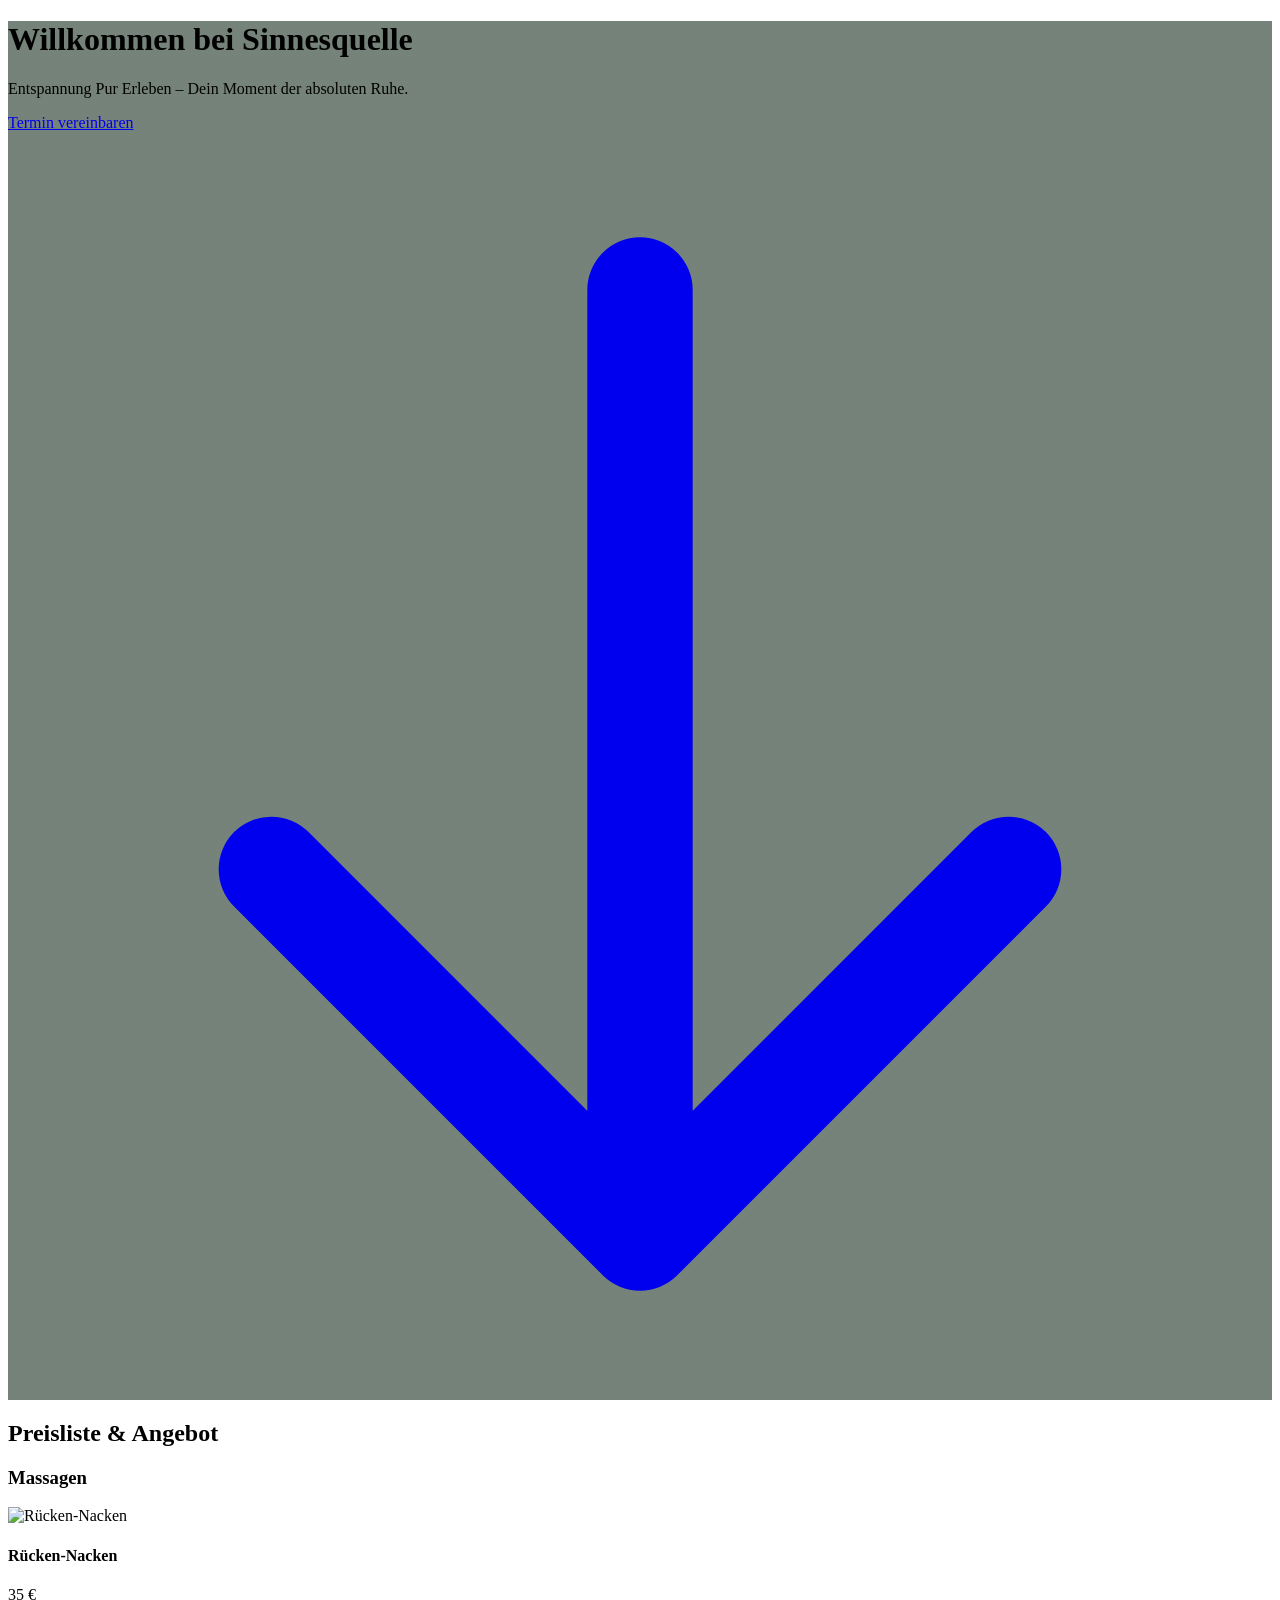
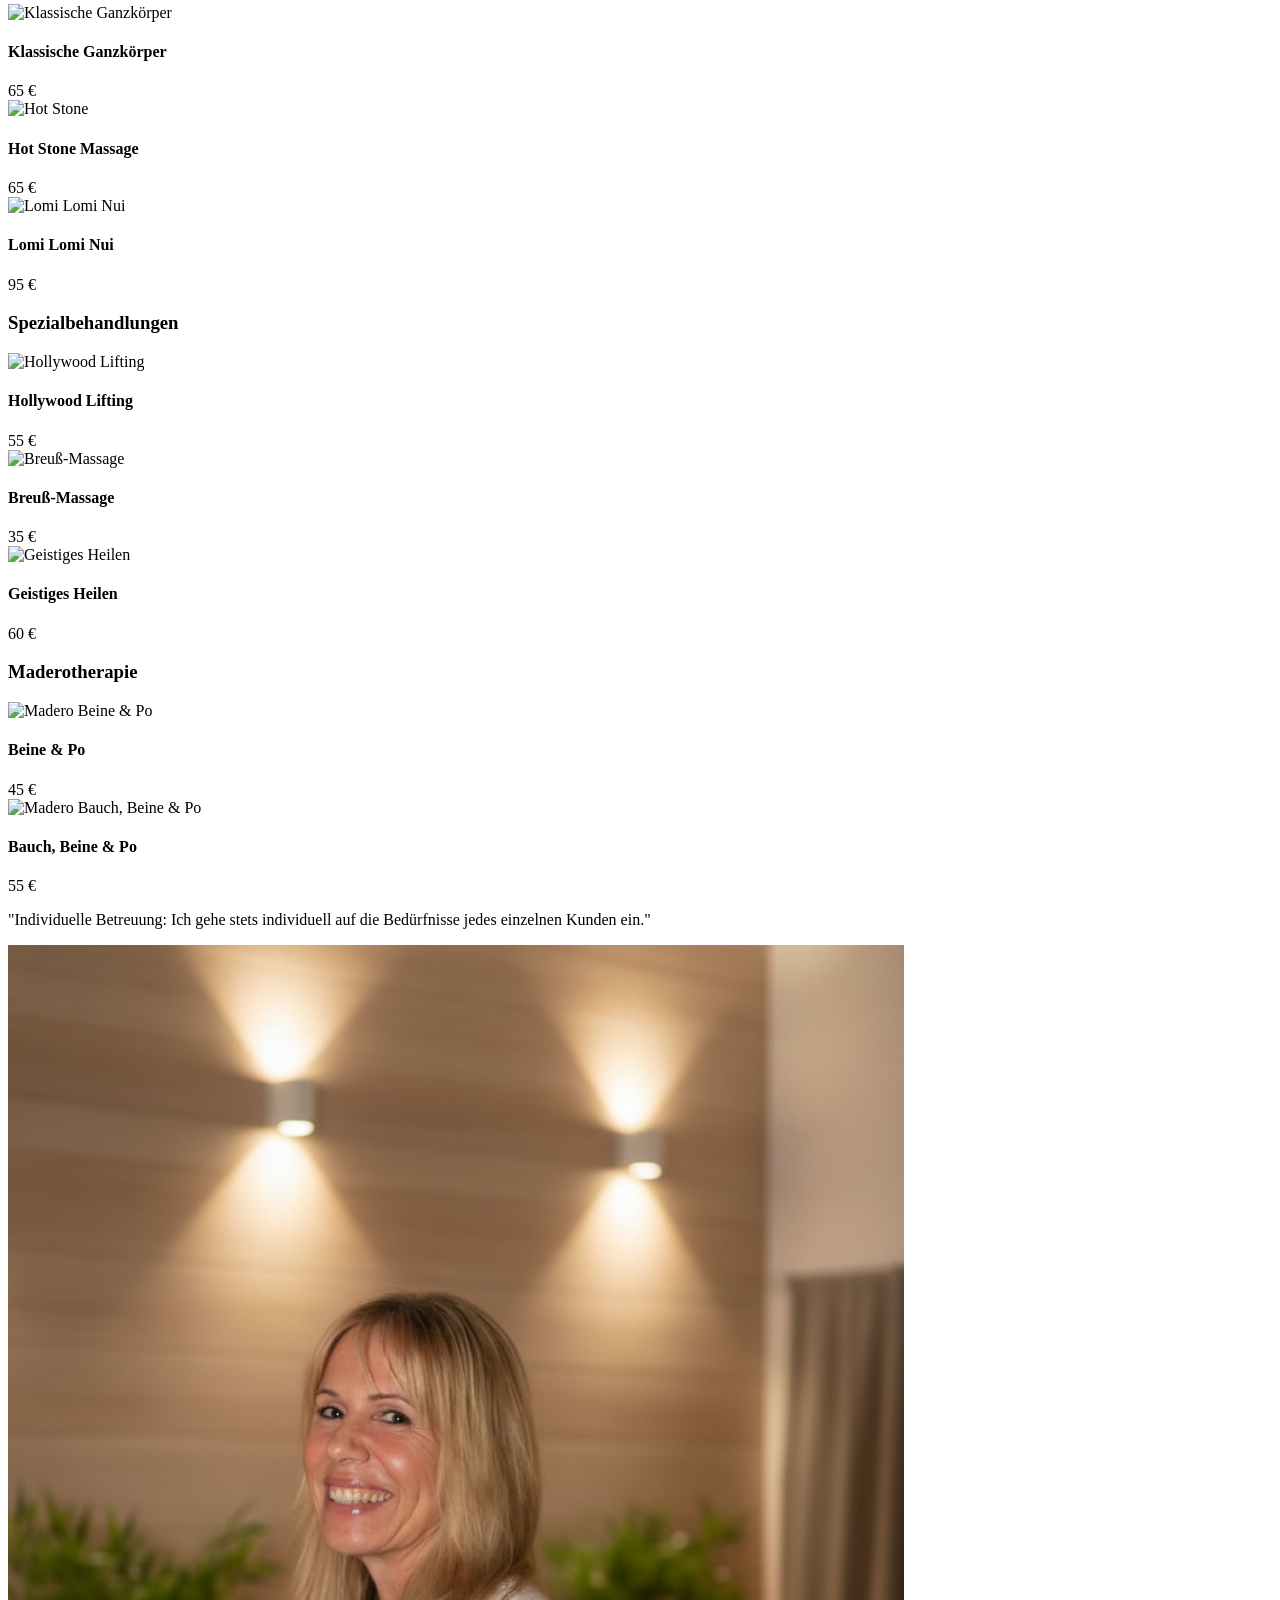
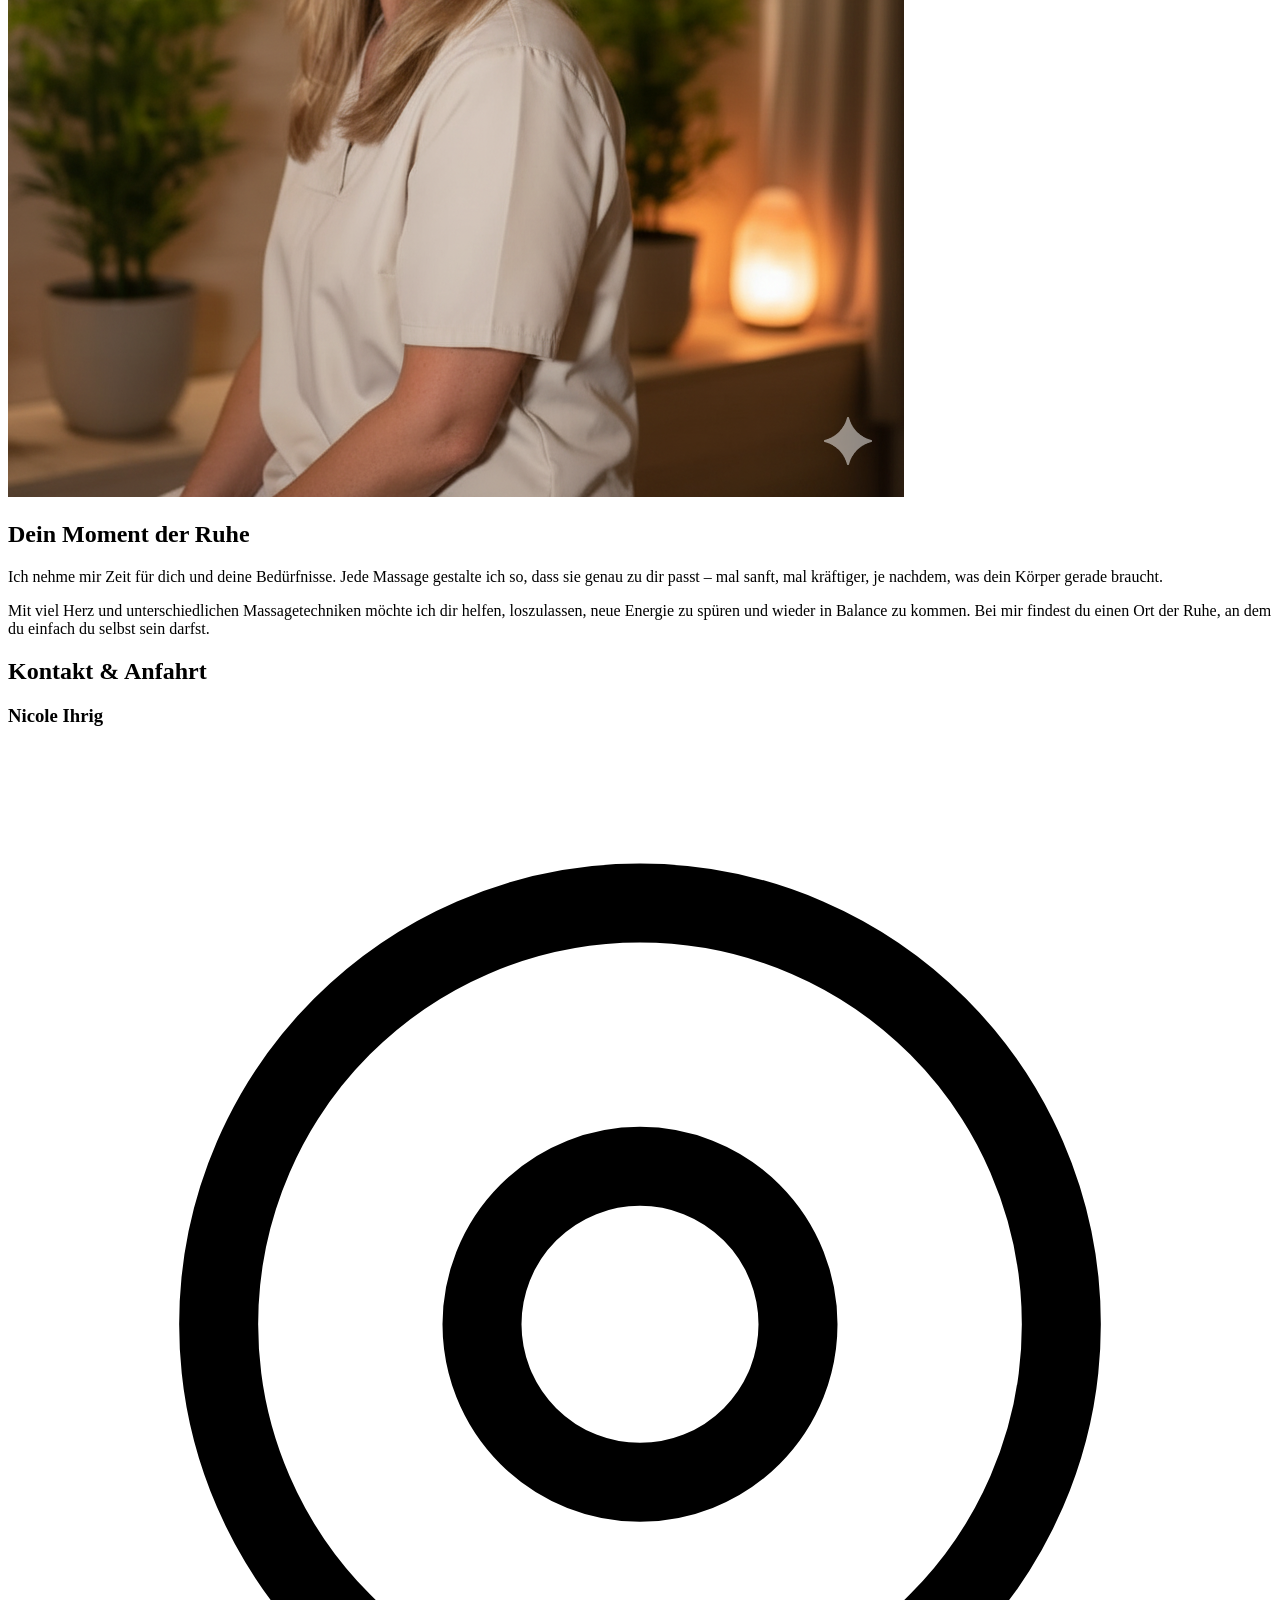
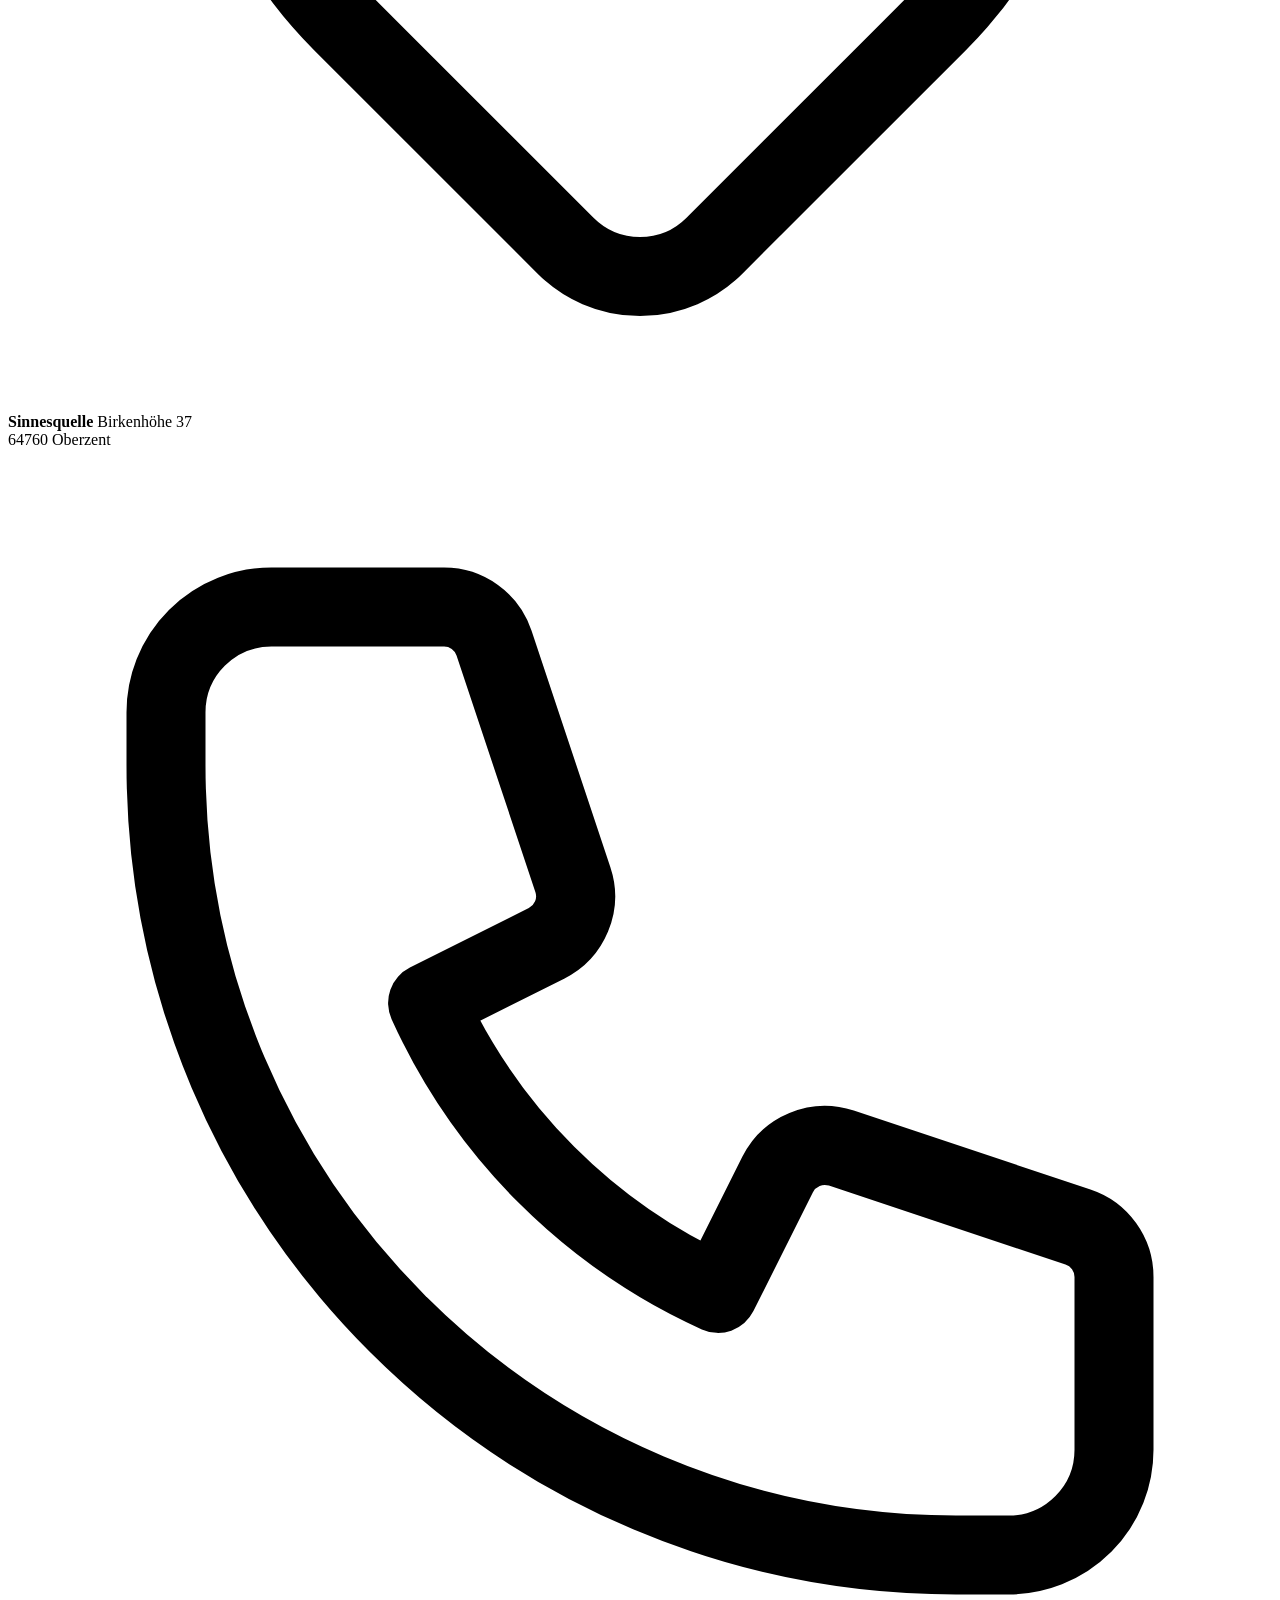
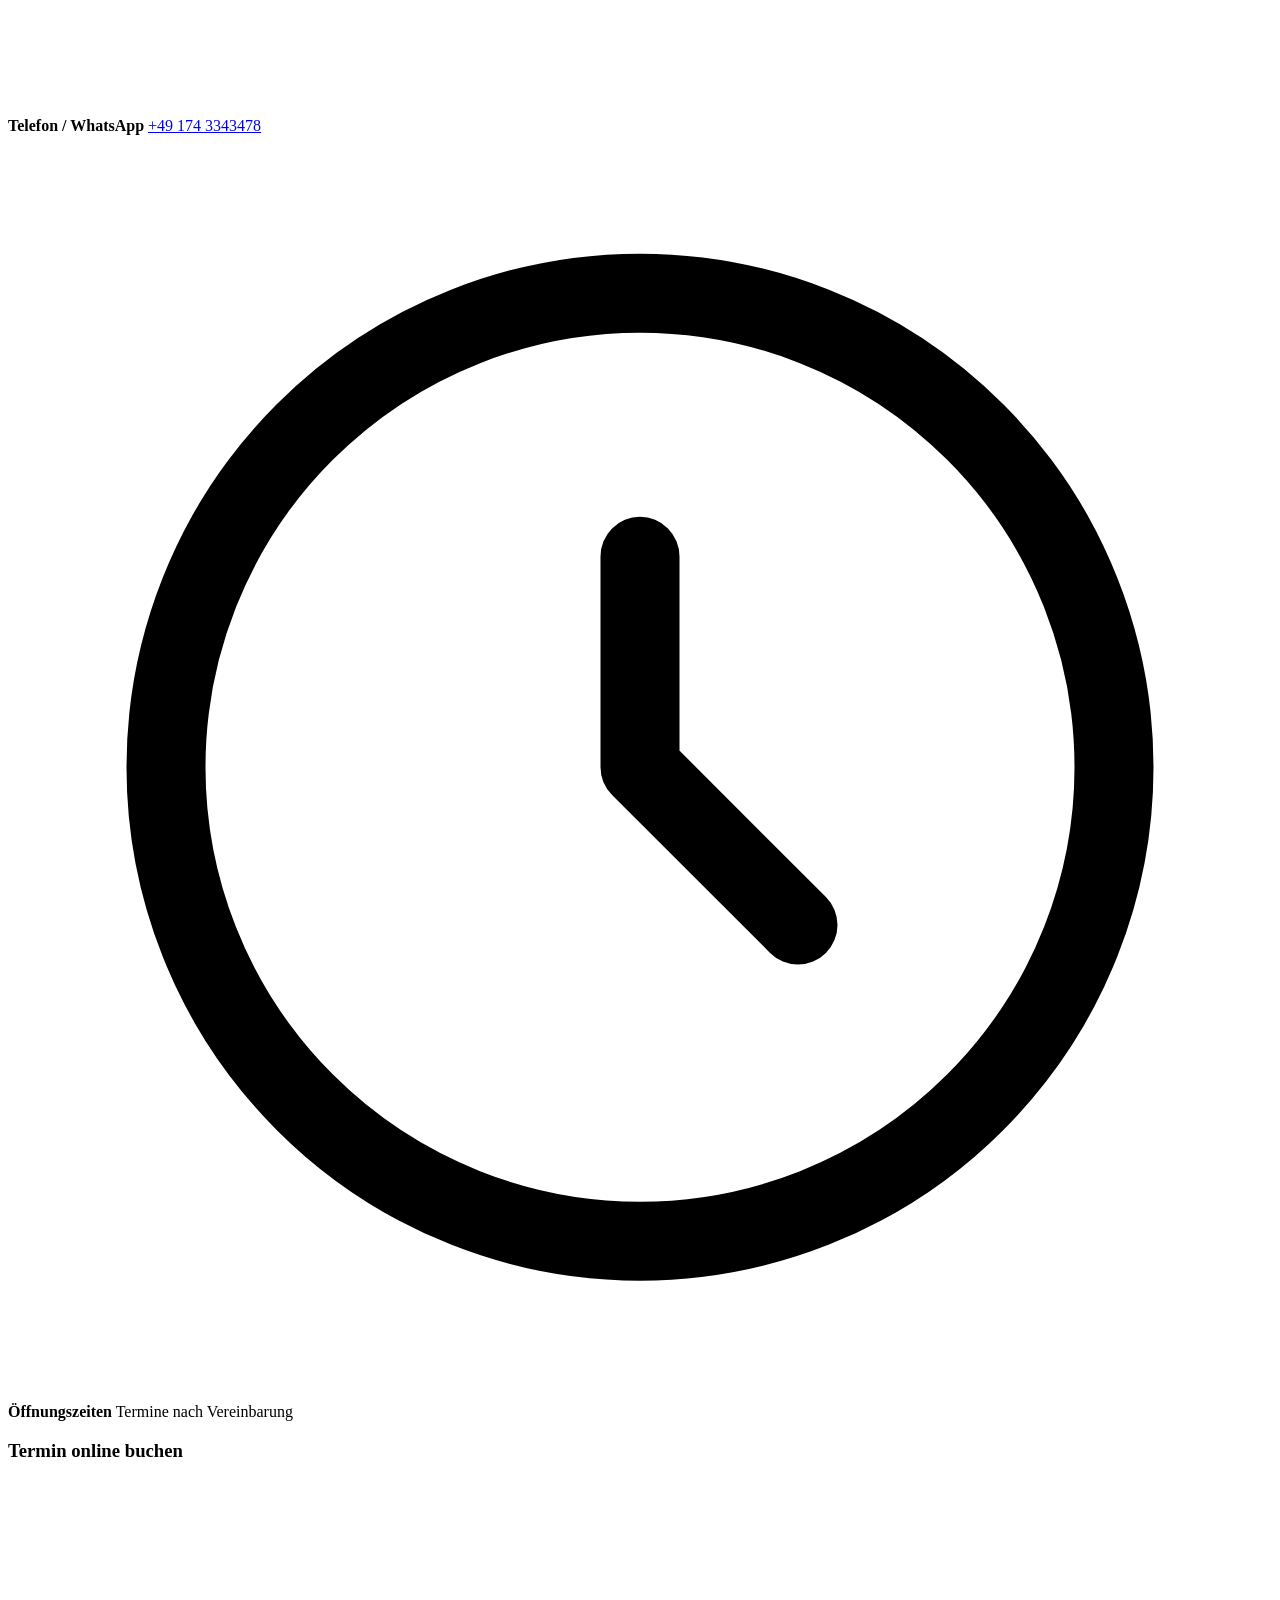
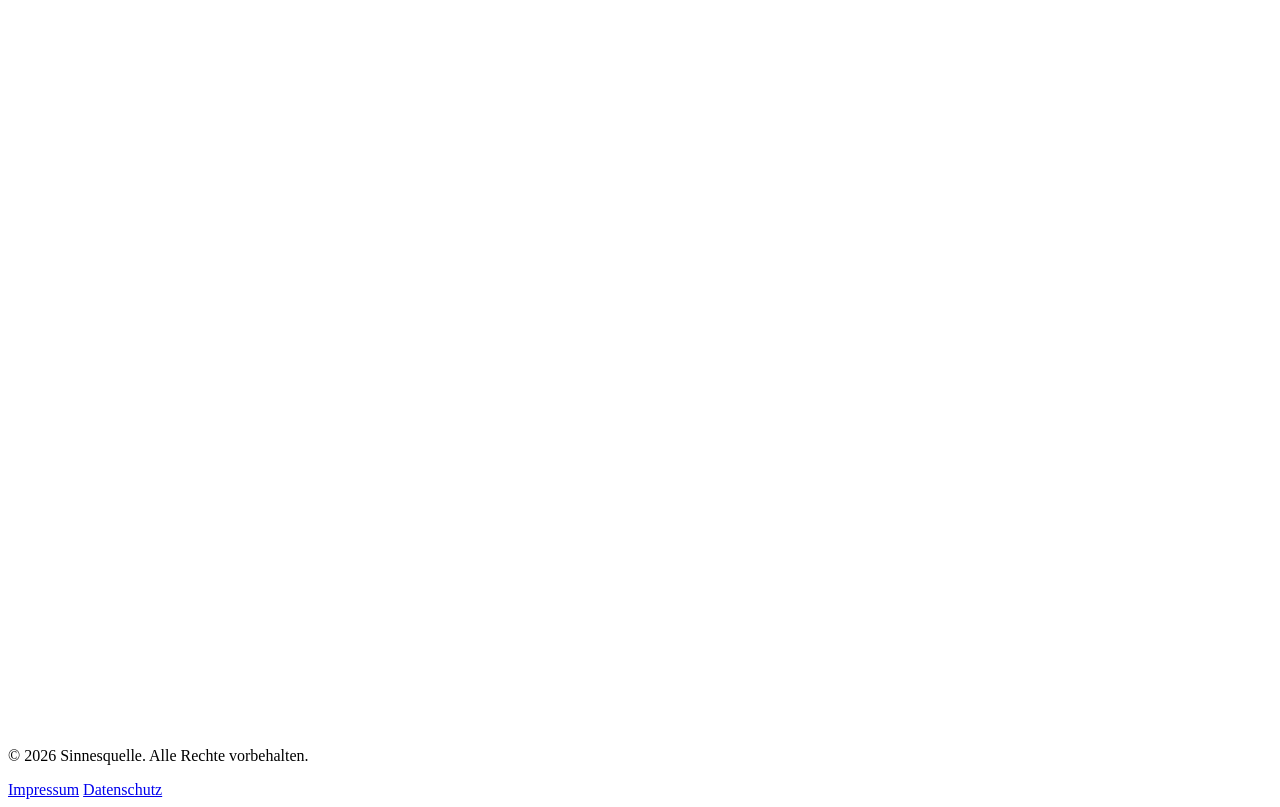
==== index.html @ 8e7e05fb "Update index.html" ====
<!DOCTYPE html>
<html lang="de">
<head>
    <meta charset="UTF-8">
    <meta name="viewport" content="width=device-width, initial-scale=1.0">
    <title>Sinnesquelle - Wellness & Massage</title>
    
    <link href="https://fonts.googleapis.com/css2?family=Inter:wght@300;400;600&family=Playfair+Display:wght@400;600&display=swap" rel="stylesheet">
    <script src="https://cdn.tailwindcss.com"></script>
    <script>
        tailwind.config = {
            theme: {
                extend: {
                    colors: {
                        sage: { 100: '#eef2ee', 200: '#dce5dc', 500: '#8ba793', 600: '#6f8a77', 900: '#3a4e41' },
                        sand: { 50: '#faf9f6', 100: '#f5f0e6' }
                    },
                    fontFamily: { sans: ['Inter', 'sans-serif'], serif: ['Playfair Display', 'serif'] },
                    animation: { 'bounce-slow': 'bounce 3s infinite' }
                }
            }
        }
    </script>
    <style>html { scroll-behavior: smooth; }</style>
</head>
<body class="bg-sand-50 text-gray-800 font-sans antialiased">

    <!-- 1. Hero-Sektion -->
    <header class="relative bg-sage-900 bg-cover bg-center h-[90vh] flex flex-col items-center justify-center" style="background-image: linear-gradient(rgba(58, 78, 65, 0.7), rgba(58, 78, 65, 0.7)), url('https://images.unsplash.com/photo-1544161515-4ab6ce6db874?ixlib=rb-4.0.3&auto=format&fit=crop&w=1920&q=80');">
        <div class="text-center px-6 max-w-3xl">
            <h1 class="text-4xl md:text-6xl font-serif text-white mb-6 leading-tight drop-shadow-md">Willkommen bei Sinnesquelle</h1>
            <p class="text-lg md:text-xl text-sage-100 mb-10 font-light drop-shadow">Entspannung Pur Erleben – Dein Moment der absoluten Ruhe.</p>
            <a href="#buchung" class="inline-block bg-white text-sage-900 font-semibold px-8 py-4 rounded-full shadow-lg hover:bg-sage-100 hover:scale-105 transition-all duration-300">
                Termin vereinbaren
            </a>
        </div>
        <div class="absolute bottom-10 animate-bounce-slow">
            <a href="#leistungen" class="text-white opacity-70 hover:opacity-100 transition-opacity">
                <svg class="w-8 h-8" fill="none" stroke="currentColor" viewBox="0 0 24 24"><path stroke-linecap="round" stroke-linejoin="round" stroke-width="2" d="M19 14l-7 7m0 0l-7-7m7 7V3"></path></svg>
            </a>
        </div>
    </header>

    <!-- 2. Leistungen & Preise -->
    <section id="leistungen" class="py-24 px-6 max-w-7xl mx-auto">
        <div class="text-center mb-8">
            <h2 class="text-3xl md:text-4xl font-serif text-sage-900 mb-4">Preisliste & Angebot</h2>
            <div class="w-24 h-1 bg-sage-500 mx-auto rounded"></div>
        </div>

        <!-- Kategorie: Massagen -->
        <h3 class="text-2xl font-serif text-sage-900 mb-8 mt-16 text-center border-b border-sage-200 pb-4">Massagen</h3>
        <div class="grid grid-cols-1 md:grid-cols-2 lg:grid-cols-4 gap-6">
            <div class="bg-white p-6 rounded-3xl shadow-sm border border-sage-100 hover:shadow-lg transition-all flex flex-col text-center">
                <div class="overflow-hidden w-24 h-24 mx-auto rounded-full mb-6"><img src="https://images.unsplash.com/photo-1544161515-4ab6ce6db874?auto=format&fit=crop&w=400&q=80" alt="Rücken-Nacken" class="w-full h-full object-cover"></div>
                <h4 class="font-serif text-sage-900 mb-4 text-lg">Rücken-Nacken</h4>
                <div class="mt-auto pt-4 border-t border-sage-100"><span class="text-xl font-bold text-sage-600">35 €</span></div>
            </div>
            <div class="bg-white p-6 rounded-3xl shadow-sm border border-sage-100 hover:shadow-lg transition-all flex flex-col text-center">
                <div class="overflow-hidden w-24 h-24 mx-auto rounded-full mb-6"><img src="https://images.unsplash.com/photo-1519824145371-29681351bb97?auto=format&fit=crop&w=400&q=80" alt="Klassische Ganzkörper" class="w-full h-full object-cover"></div>
                <h4 class="font-serif text-sage-900 mb-4 text-lg">Klassische Ganzkörper</h4>
                <div class="mt-auto pt-4 border-t border-sage-100"><span class="text-xl font-bold text-sage-600">65 €</span></div>
            </div>
            <div class="bg-white p-6 rounded-3xl shadow-sm border border-sage-100 hover:shadow-lg transition-all flex flex-col text-center">
                <div class="overflow-hidden w-24 h-24 mx-auto rounded-full mb-6"><img src="https://images.unsplash.com/photo-1600334129128-685c5582fd35?auto=format&fit=crop&w=400&q=80" alt="Hot Stone" class="w-full h-full object-cover"></div>
                <h4 class="font-serif text-sage-900 mb-4 text-lg">Hot Stone Massage</h4>
                <div class="mt-auto pt-4 border-t border-sage-100"><span class="text-xl font-bold text-sage-600">65 €</span></div>
            </div>
            <div class="bg-white p-6 rounded-3xl shadow-sm border border-sage-100 hover:shadow-lg transition-all flex flex-col text-center">
                <div class="overflow-hidden w-24 h-24 mx-auto rounded-full mb-6"><img src="https://images.unsplash.com/photo-1540555700478-4be289fbecef?auto=format&fit=crop&w=400&q=80" alt="Lomi Lomi Nui" class="w-full h-full object-cover"></div>
                <h4 class="font-serif text-sage-900 mb-4 text-lg">Lomi Lomi Nui</h4>
                <div class="mt-auto pt-4 border-t border-sage-100"><span class="text-xl font-bold text-sage-600">95 €</span></div>
            </div>
        </div>

        <!-- Kategorie: Spezialbehandlungen -->
        <h3 class="text-2xl font-serif text-sage-900 mb-8 mt-16 text-center border-b border-sage-200 pb-4">Spezialbehandlungen</h3>
        <div class="grid grid-cols-1 md:grid-cols-3 gap-6 max-w-5xl mx-auto">
            <div class="bg-white p-6 rounded-3xl shadow-sm border border-sage-100 hover:shadow-lg transition-all flex flex-col text-center">
                <div class="overflow-hidden w-24 h-24 mx-auto rounded-full mb-6"><img src="https://images.unsplash.com/photo-1616394584738-fc6e612e71c9?auto=format&fit=crop&w=400&q=80" alt="Hollywood Lifting" class="w-full h-full object-cover"></div>
                <h4 class="font-serif text-sage-900 mb-4 text-lg">Hollywood Lifting</h4>
                <div class="mt-auto pt-4 border-t border-sage-100"><span class="text-xl font-bold text-sage-600">55 €</span></div>
            </div>
            <div class="bg-white p-6 rounded-3xl shadow-sm border border-sage-100 hover:shadow-lg transition-all flex flex-col text-center">
                <div class="overflow-hidden w-24 h-24 mx-auto rounded-full mb-6"><img src="https://images.unsplash.com/photo-1519823551278-64ac92734fb1?auto=format&fit=crop&w=400&q=80" alt="Breuß-Massage" class="w-full h-full object-cover"></div>
                <h4 class="font-serif text-sage-900 mb-4 text-lg">Breuß-Massage</h4>
                <div class="mt-auto pt-4 border-t border-sage-100"><span class="text-xl font-bold text-sage-600">35 €</span></div>
            </div>
            <div class="bg-white p-6 rounded-3xl shadow-sm border border-sage-100 hover:shadow-lg transition-all flex flex-col text-center">
                <div class="overflow-hidden w-24 h-24 mx-auto rounded-full mb-6"><img src="https://images.unsplash.com/photo-1563298723-dcfebaa392e3?auto=format&fit=crop&w=400&q=80" alt="Geistiges Heilen" class="w-full h-full object-cover"></div>
                <h4 class="font-serif text-sage-900 mb-4 text-lg">Geistiges Heilen</h4>
                <div class="mt-auto pt-4 border-t border-sage-100"><span class="text-xl font-bold text-sage-600">60 €</span></div>
            </div>
        </div>

        <!-- Kategorie: Maderotherapie -->
        <h3 class="text-2xl font-serif text-sage-900 mb-8 mt-16 text-center border-b border-sage-200 pb-4">Maderotherapie</h3>
        <div class="grid grid-cols-1 md:grid-cols-2 gap-6 max-w-4xl mx-auto">
            <div class="bg-white p-6 rounded-3xl shadow-sm border border-sage-100 hover:shadow-lg transition-all flex flex-col text-center">
                <div class="overflow-hidden w-24 h-24 mx-auto rounded-full mb-6"><img src="https://images.unsplash.com/photo-1534438327276-14e5300c3a48?auto=format&fit=crop&w=400&q=80" alt="Madero Beine & Po" class="w-full h-full object-cover"></div>
                <h4 class="font-serif text-sage-900 mb-4 text-lg">Beine & Po</h4>
                <div class="mt-auto pt-4 border-t border-sage-100"><span class="text-xl font-bold text-sage-600">45 €</span></div>
            </div>
            <div class="bg-white p-6 rounded-3xl shadow-sm border border-sage-100 hover:shadow-lg transition-all flex flex-col text-center">
                <div class="overflow-hidden w-24 h-24 mx-auto rounded-full mb-6"><img src="https://images.unsplash.com/photo-1571019614242-c5c5dee9f50b?auto=format&fit=crop&w=400&q=80" alt="Madero Bauch, Beine & Po" class="w-full h-full object-cover"></div>
                <h4 class="font-serif text-sage-900 mb-4 text-lg">Bauch, Beine & Po</h4>
                <div class="mt-auto pt-4 border-t border-sage-100"><span class="text-xl font-bold text-sage-600">55 €</span></div>
            </div>
        </div>
    </section>

    <!-- Zitat-Banner -->
    <div class="bg-sage-900 text-center py-12 px-6">
        <p class="text-sage-100 font-serif text-xl md:text-2xl max-w-3xl mx-auto italic">
            "Individuelle Betreuung: Ich gehe stets individuell auf die Bedürfnisse jedes einzelnen Kunden ein."
        </p>
    </div>

    <!-- 3. Über mich -->
    <section id="ueber-mich" class="bg-sage-100 py-24 px-6 relative overflow-hidden">
        <div class="absolute top-0 right-0 w-64 h-64 bg-sage-200 rounded-full mix-blend-multiply filter blur-3xl opacity-50 transform translate-x-1/2 -translate-y-1/2"></div>
        <div class="max-w-5xl mx-auto flex flex-col md:flex-row items-center gap-12 relative z-10">
            <div class="w-full md:w-1/2">
                <div class="aspect-square rounded-full overflow-hidden shadow-2xl border-4 border-white">
                    <img src="nicole.jpg" alt="Nicole Ihrig - Sinnesquelle" class="w-full h-full object-cover">
                </div>
            </div>
            <div class="w-full md:w-1/2 bg-white/60 p-8 rounded-3xl backdrop-blur-sm border border-white/50 shadow-sm">
                <h2 class="text-3xl font-serif text-sage-900 mb-6">Dein Moment der Ruhe</h2>
                <p class="text-gray-700 font-light leading-relaxed mb-4 text-lg">
                    Ich nehme mir Zeit für dich und deine Bedürfnisse. Jede Massage gestalte ich so, dass sie genau zu dir passt – mal sanft, mal kräftiger, je nachdem, was dein Körper gerade braucht.
                </p>
                <p class="text-gray-700 font-light leading-relaxed text-lg">
                    Mit viel Herz und unterschiedlichen Massagetechniken möchte ich dir helfen, loszulassen, neue Energie zu spüren und wieder in Balance zu kommen. Bei mir findest du einen Ort der Ruhe, an dem du einfach du selbst sein darfst.
                </p>
            </div>
        </div>
    </section>

    <!-- 4. Kontakt & Buchung -->
    <section id="buchung" class="py-24 px-4 md:px-6 max-w-7xl mx-auto relative">
        <div class="grid grid-cols-1 lg:grid-cols-2 gap-16 items-start">
            
            <div class="sticky top-10">
                <h2 class="text-4xl font-serif text-sage-900 mb-8">Kontakt & Anfahrt</h2>
                <div class="bg-sage-900 text-white p-10 rounded-3xl shadow-xl relative overflow-hidden">
                    <div class="absolute top-0 right-0 w-32 h-32 bg-sage-600 rounded-full mix-blend-screen filter blur-2xl opacity-50 transform translate-x-1/2 -translate-y-1/2"></div>
                    <h3 class="text-2xl font-serif mb-6 border-b border-sage-600 pb-4">Nicole Ihrig</h3>
                    
                    <div class="space-y-6 font-light">
                        <div class="flex items-start gap-4">
                            <svg class="w-6 h-6 text-sage-200 mt-1 flex-shrink-0" fill="none" stroke="currentColor" viewBox="0 0 24 24"><path stroke-linecap="round" stroke-linejoin="round" stroke-width="1.5" d="M17.657 16.657L13.414 20.9a1.998 1.998 0 01-2.827 0l-4.244-4.243a8 8 0 1111.314 0z"></path><path stroke-linecap="round" stroke-linejoin="round" stroke-width="1.5" d="M15 11a3 3 0 11-6 0 3 3 0 016 0z"></path></svg>
                            <div>
                                <strong class="block text-sage-100 mb-1">Sinnesquelle</strong>
                                Birkenhöhe 37<br>64760 Oberzent
                            </div>
                        </div>

                        <div class="flex items-start gap-4 pt-4 border-t border-sage-600/50">
                            <svg class="w-6 h-6 text-sage-200 mt-1 flex-shrink-0" fill="none" stroke="currentColor" viewBox="0 0 24 24"><path stroke-linecap="round" stroke-linejoin="round" stroke-width="1.5" d="M3 5a2 2 0 012-2h3.28a1 1 0 01.948.684l1.498 4.493a1 1 0 01-.502 1.21l-2.257 1.13a11.042 11.042 0 005.516 5.516l1.13-2.257a1 1 0 011.21-.502l4.493 1.498a1 1 0 01.684.949V19a2 2 0 01-2 2h-1C9.716 21 3 14.284 3 6V5z"></path></svg>
                            <div>
                                <strong class="block text-sage-100 mb-1">Telefon / WhatsApp</strong>
                                <a href="tel:+491743343478" class="hover:text-white transition-colors">+49 174 3343478</a>
                            </div>
                        </div>
                        
                        <div class="flex items-start gap-4 pt-4 border-t border-sage-600/50">
                            <svg class="w-6 h-6 text-sage-200 flex-shrink-0" fill="none" stroke="currentColor" viewBox="0 0 24 24"><path stroke-linecap="round" stroke-linejoin="round" stroke-width="1.5" d="M12 8v4l3 3m6-3a9 9 0 11-18 0 9 9 0 0118 0z"></path></svg>
                            <div>
                                <strong class="block text-sage-100 mb-1">Öffnungszeiten</strong>
                                Termine nach Vereinbarung
                            </div>
                        </div>
                    </div>
                </div>
            </div>

            <!-- Buchungs-Widget mit optimiertem Mobile-Padding und Höhe -->
            <div class="bg-white p-2 sm:p-4 md:p-8 rounded-3xl shadow-lg border border-sage-100 flex flex-col justify-center">
                <h3 class="text-2xl font-serif text-sage-900 mb-6 text-center mt-4">Termin online buchen</h3>
                <div class="w-full bg-sand-50 rounded-2xl overflow-hidden border border-sand-100">
                    <div class="calendly-inline-widget w-full" data-url="https://calendly.com/sinnesquelle?background_color=faf9f6&text_color=3a4e41" style="min-width:320px; height:850px; width:100%;"></div>
                    <script type="text/javascript" src="https://assets.calendly.com/assets/external/widget.js" async></script>
                </div>
            </div>
        </div>
    </section>

    <!-- Footer -->
    <footer class="bg-sage-900 text-sage-200 py-10 text-center text-sm font-light border-t border-sage-900">
        <div class="max-w-4xl mx-auto px-6 flex flex-col md:flex-row justify-between items-center gap-4">
            <p>&copy; 2026 Sinnesquelle. Alle Rechte vorbehalten.</p>
            <div class="space-x-4">
                <a href="impressum.html" class="hover:text-white transition-colors underline underline-offset-4 decoration-sage-600">Impressum</a>
                <a href="datenschutz.html" class="hover:text-white transition-colors underline underline-offset-4 decoration-sage-600">Datenschutz</a>
            </div>
        </div>
    </footer>

</body>
</html>
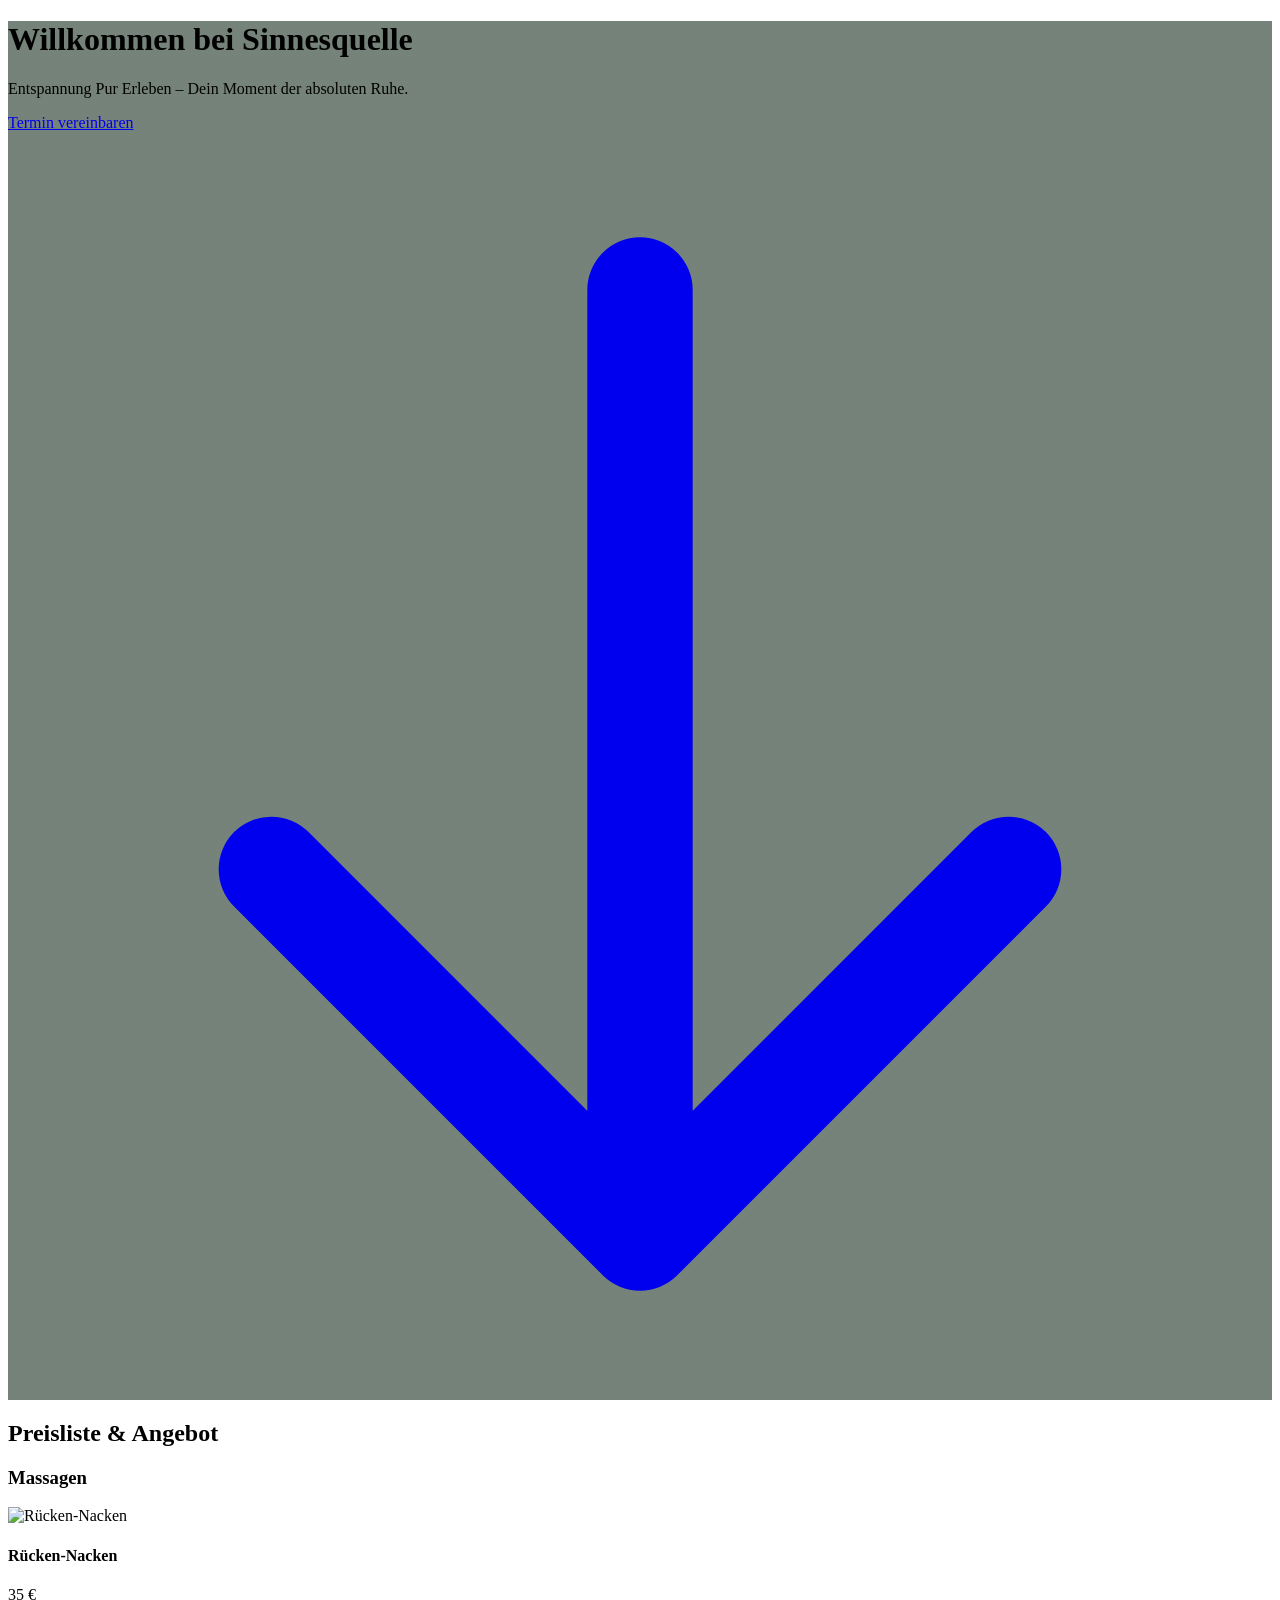
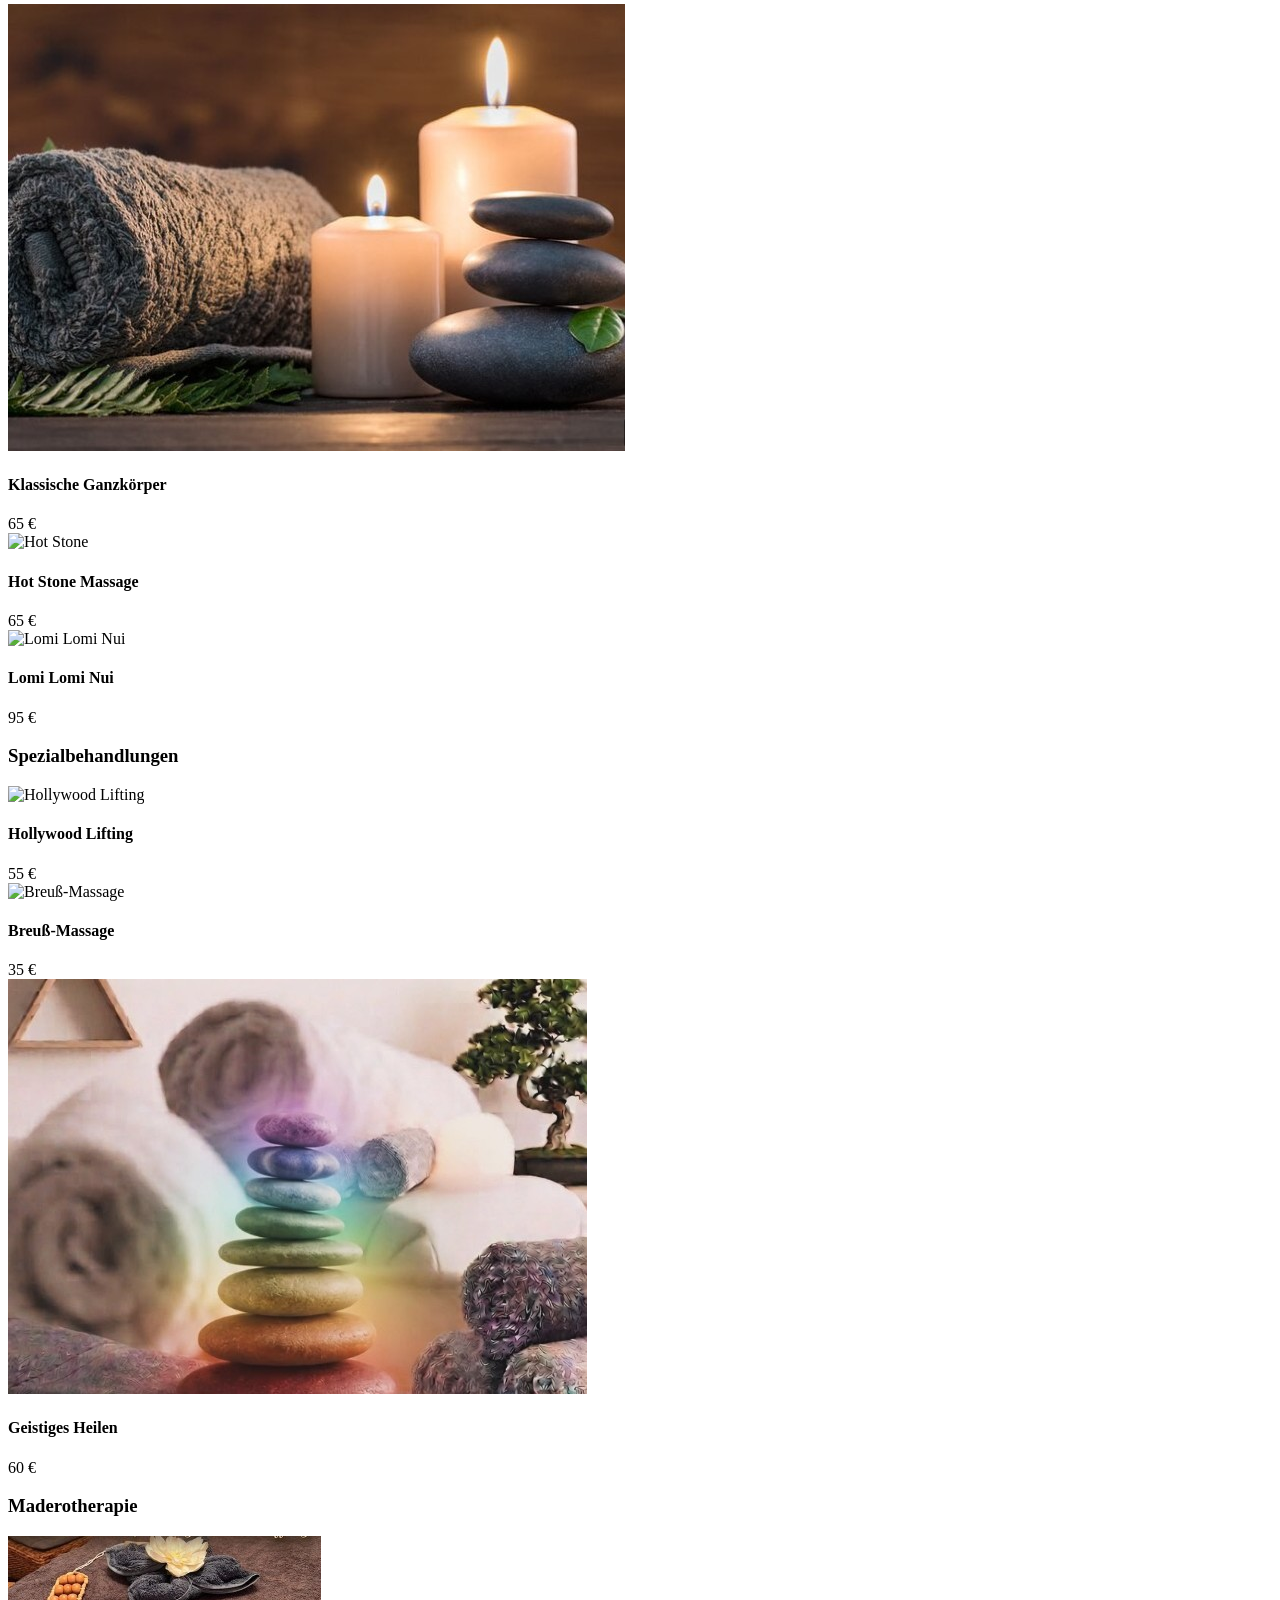
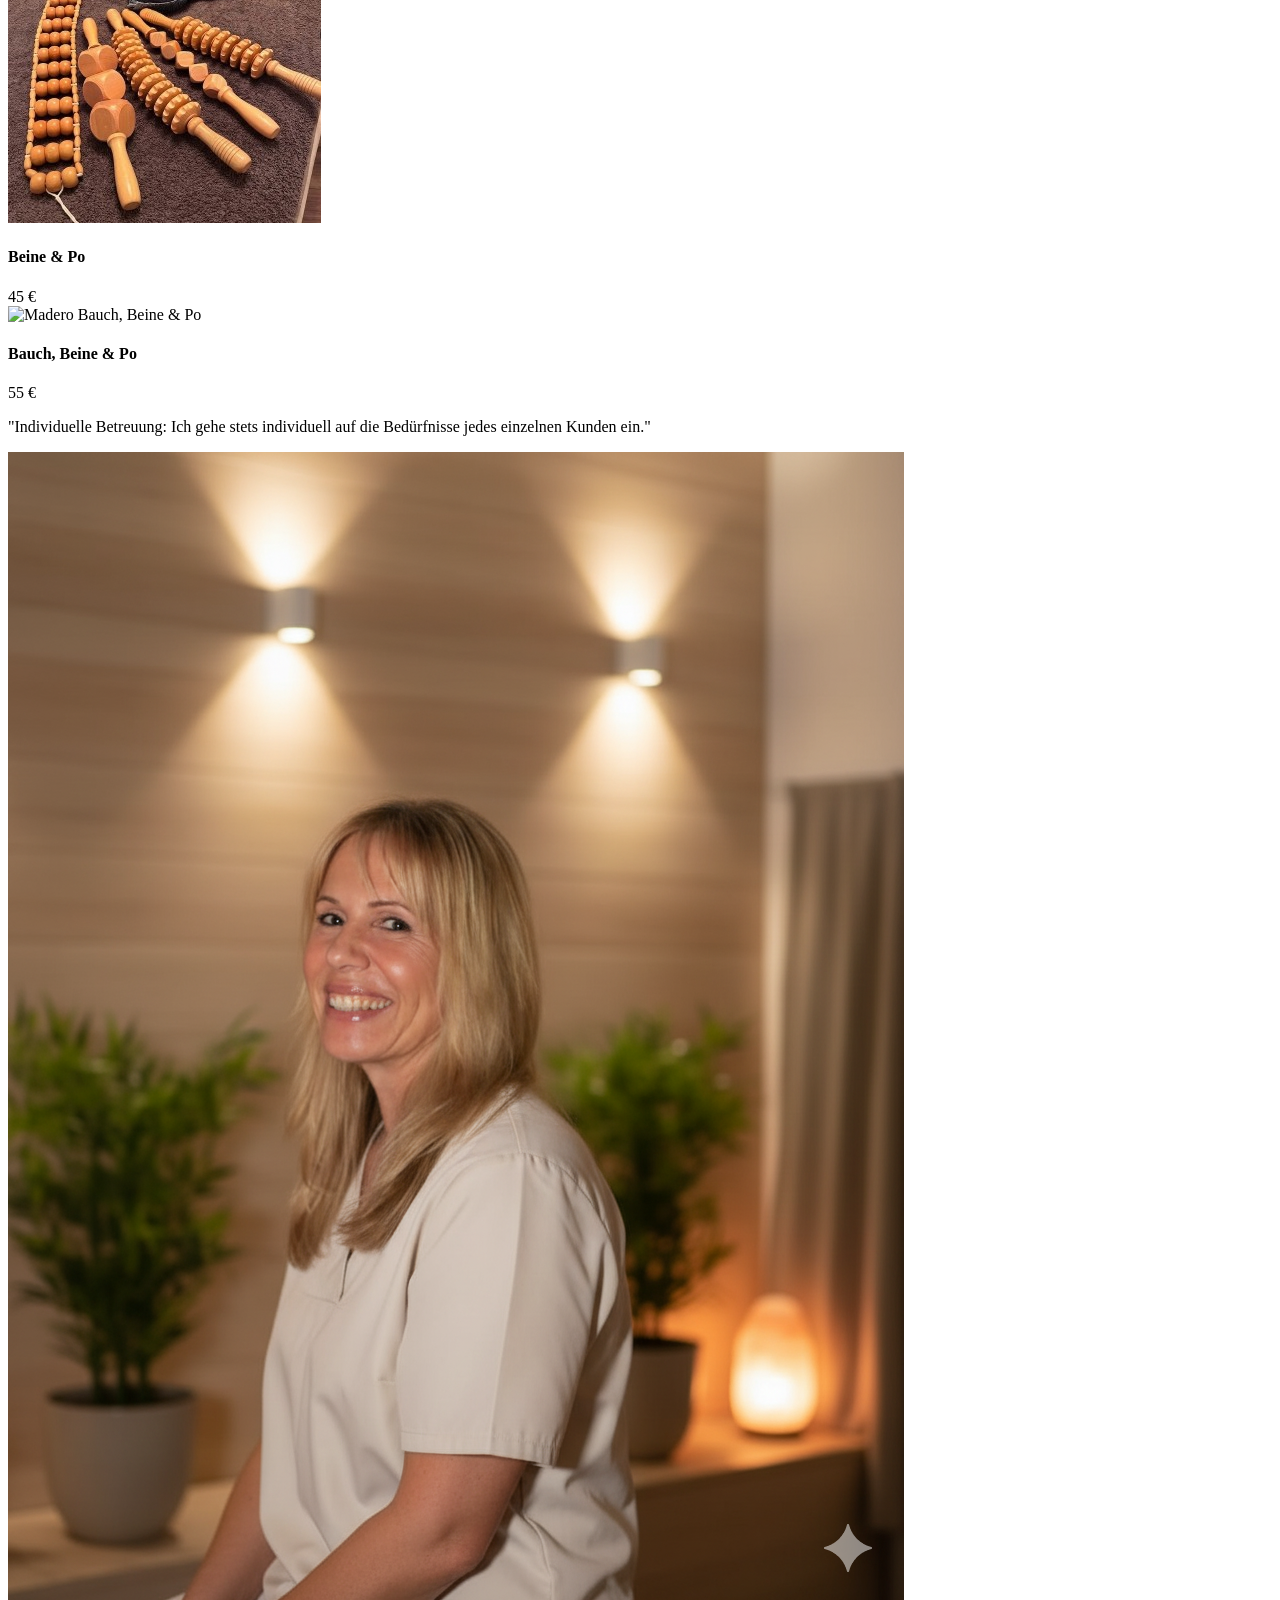
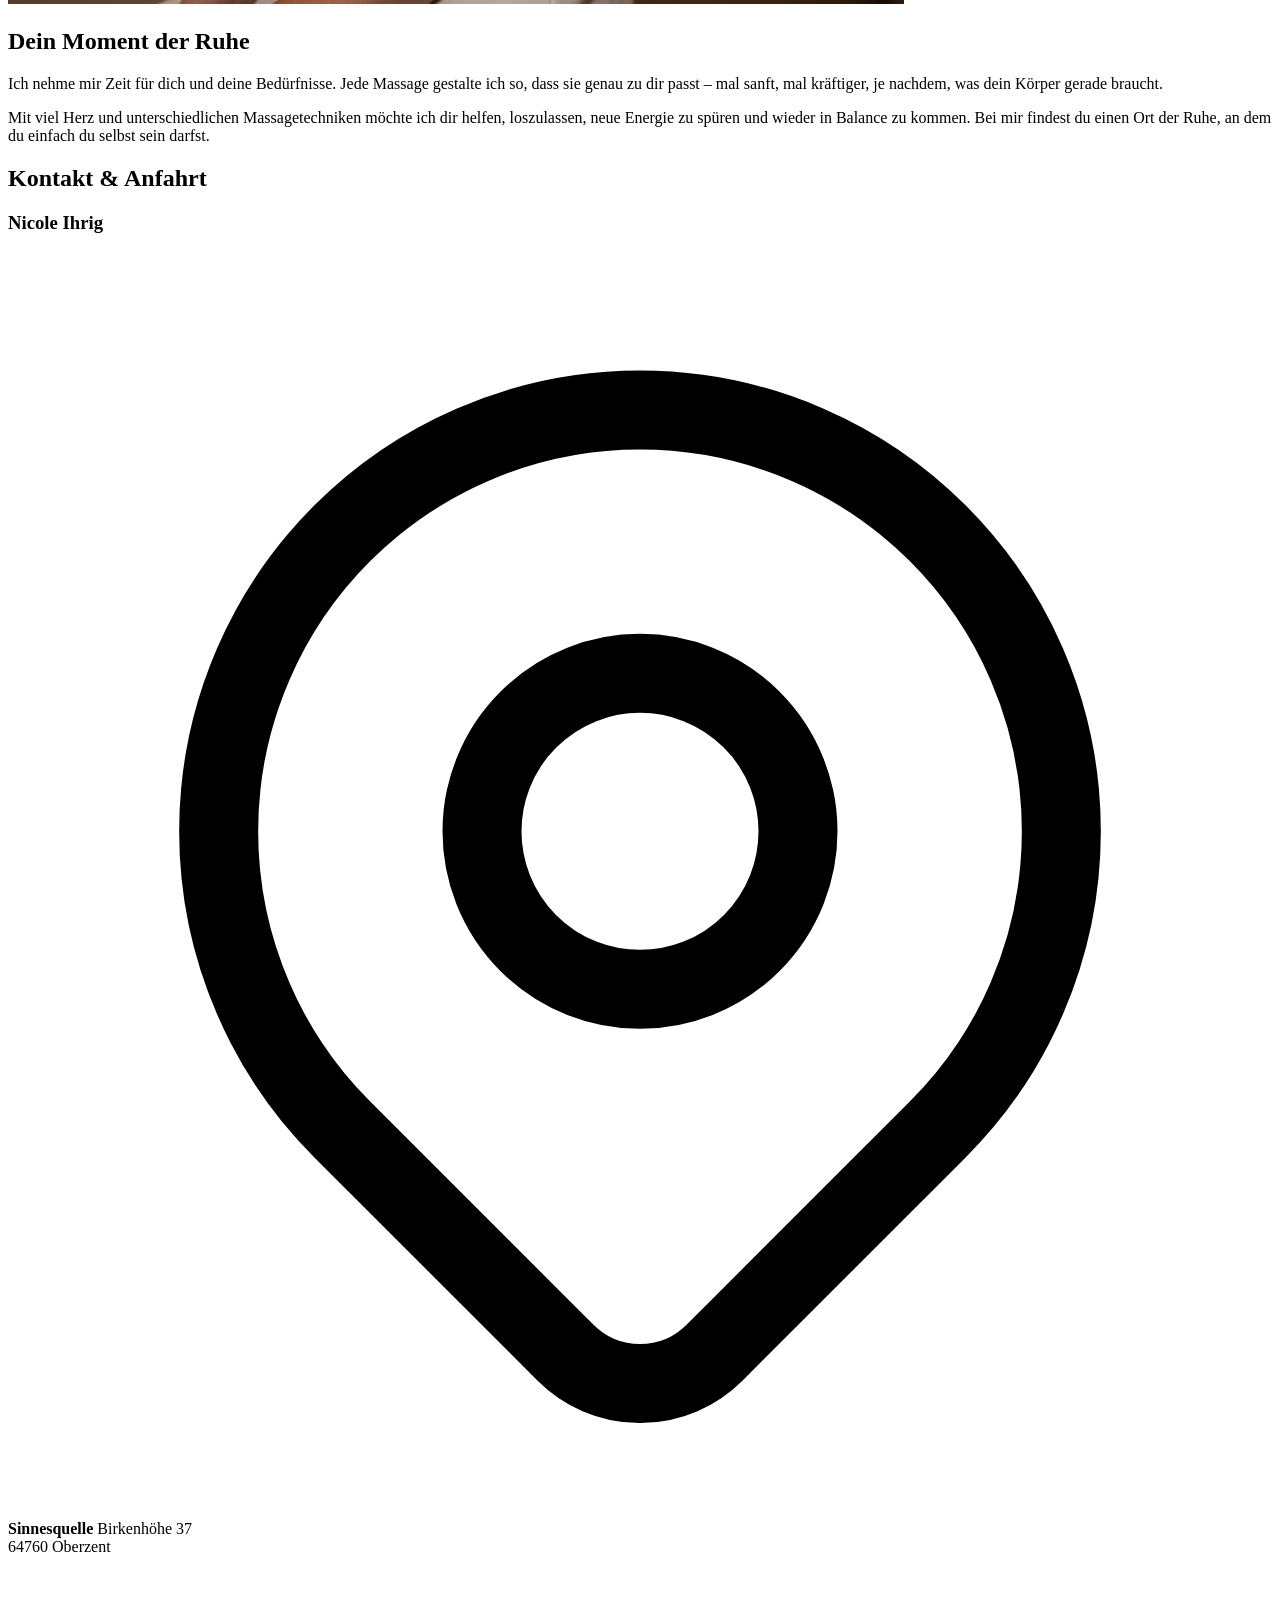
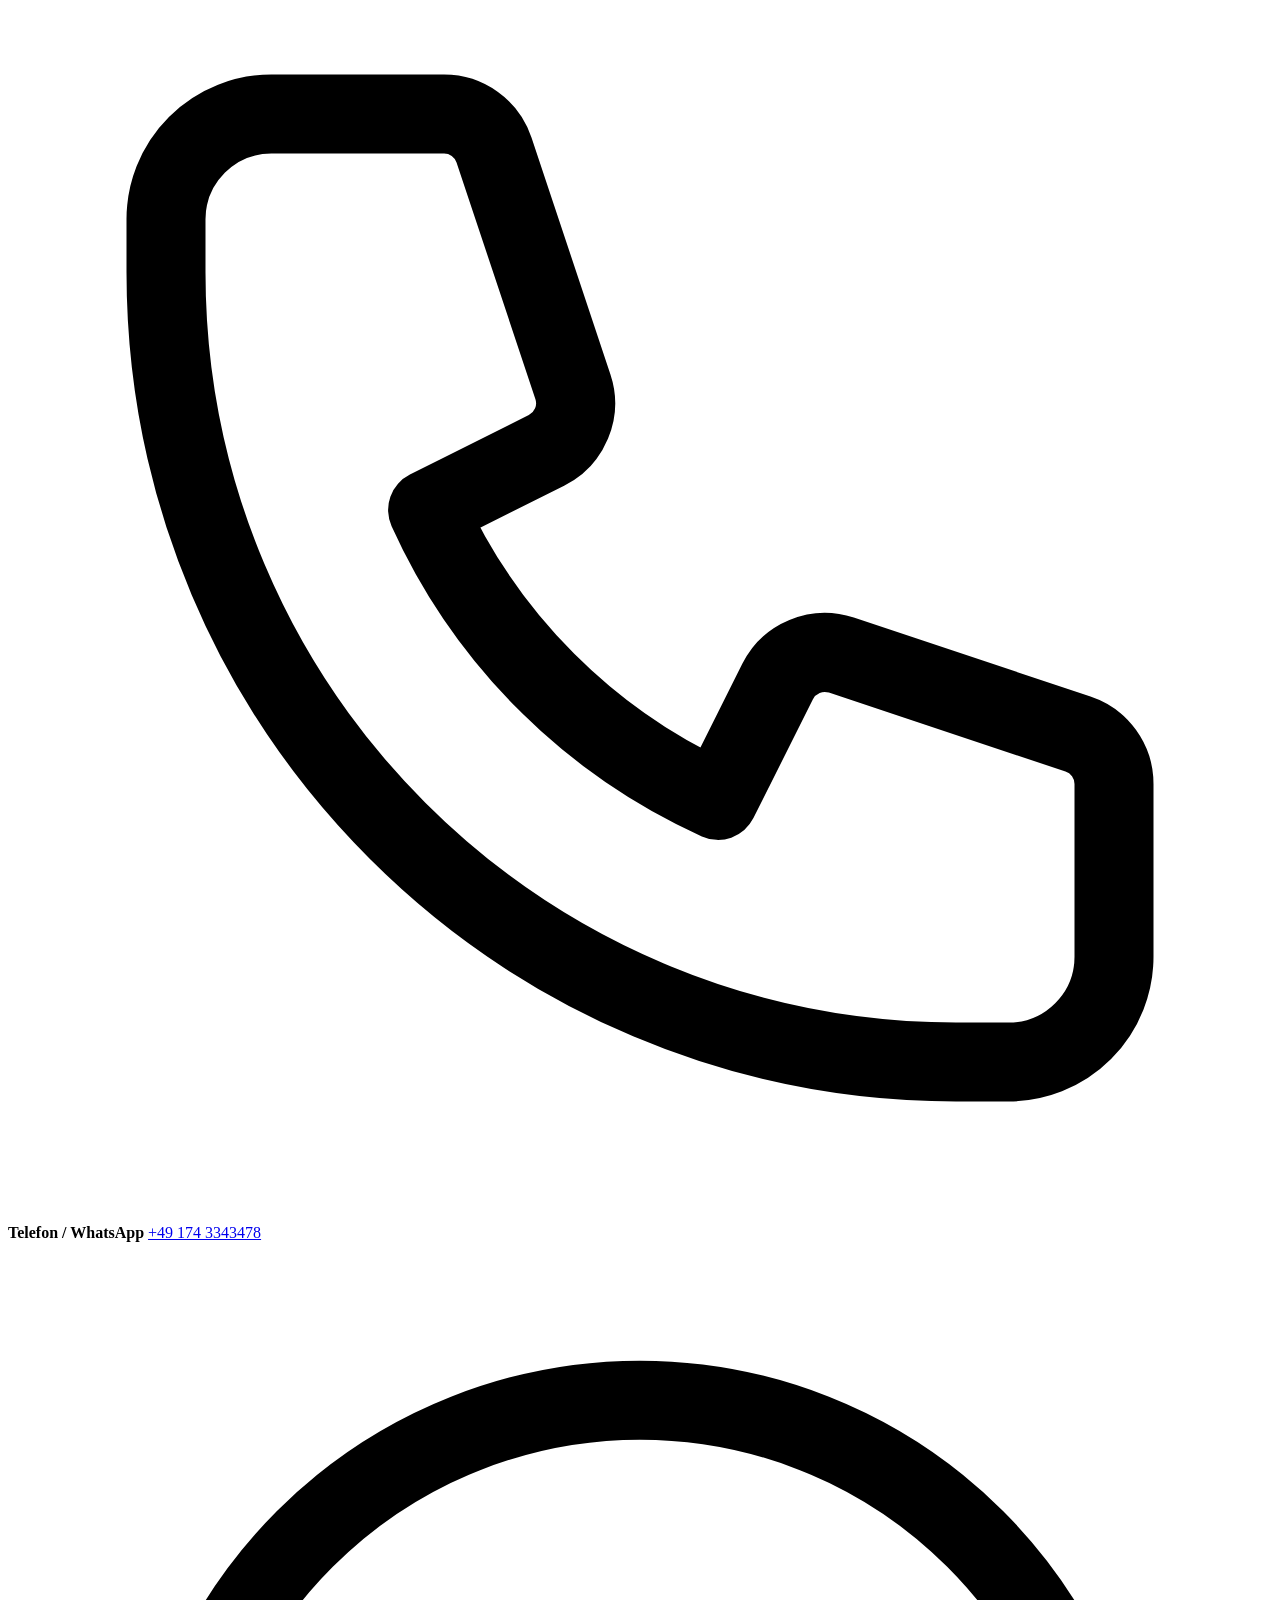
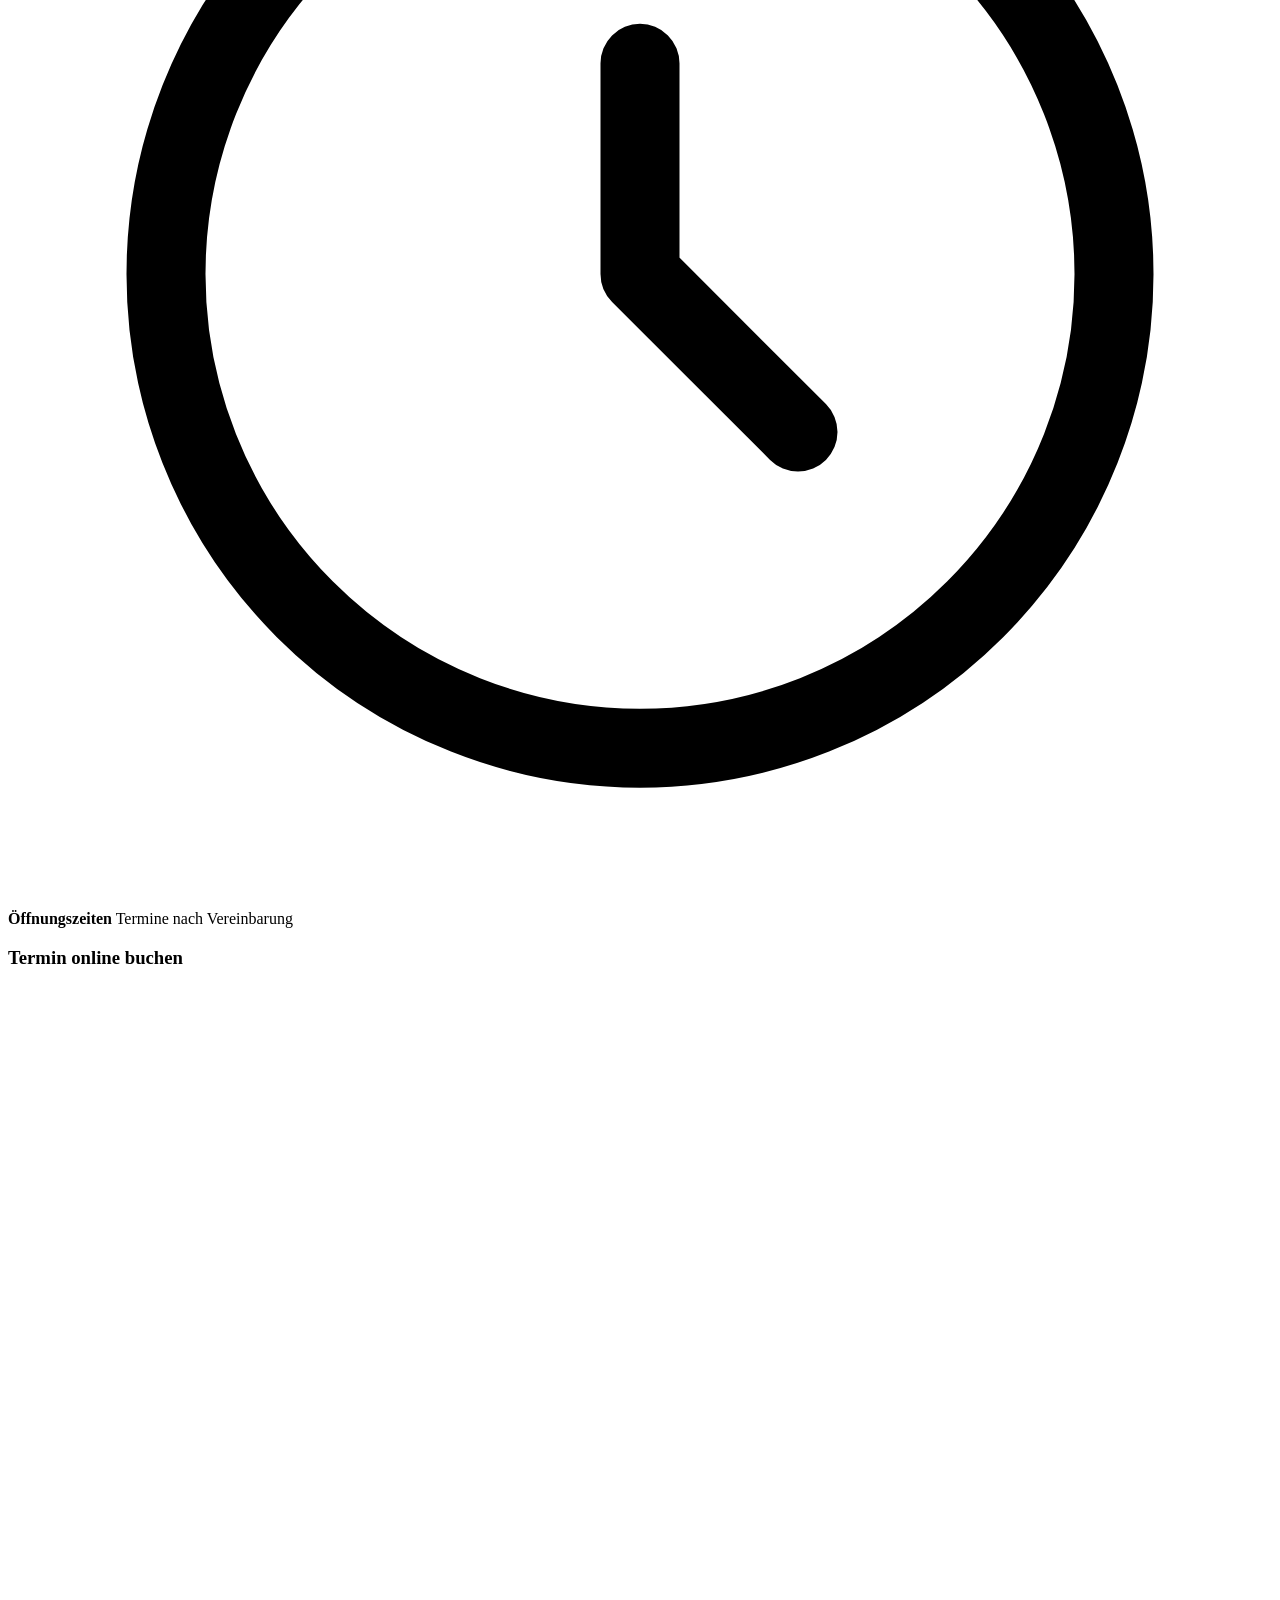
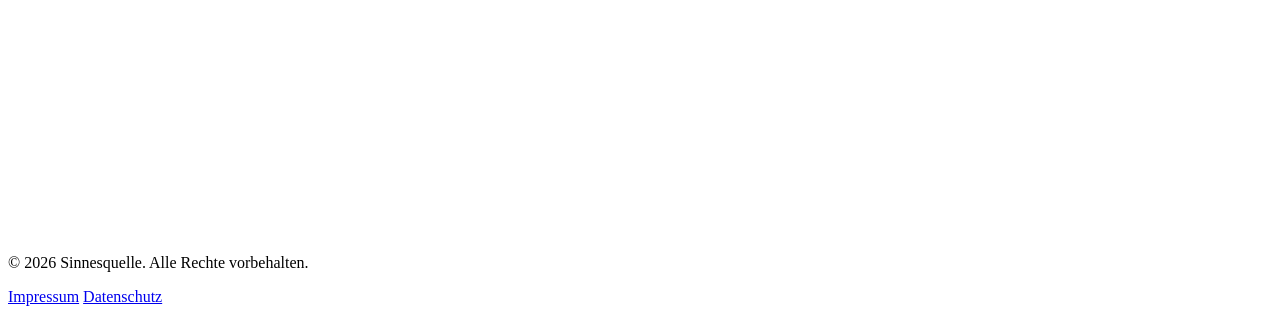
==== commit a5d68bb4: "Update index.html" ====
--- a/index.html
+++ b/index.html
@@ -57,7 +57,7 @@
                 <div class="mt-auto pt-4 border-t border-sage-100"><span class="text-xl font-bold text-sage-600">35 €</span></div>
             </div>
             <div class="bg-white p-6 rounded-3xl shadow-sm border border-sage-100 hover:shadow-lg transition-all flex flex-col text-center">
-                <div class="overflow-hidden w-24 h-24 mx-auto rounded-full mb-6"><img src="https://images.unsplash.com/photo-1519824145371-29681351bb97?auto=format&fit=crop&w=400&q=80" alt="Klassische Ganzkörper" class="w-full h-full object-cover"></div>
+                <div class="overflow-hidden w-24 h-24 mx-auto rounded-full mb-6"><img src="massage.jpg" alt="Klassische Ganzkörper" class="w-full h-full object-cover"></div>
                 <h4 class="font-serif text-sage-900 mb-4 text-lg">Klassische Ganzkörper</h4>
                 <div class="mt-auto pt-4 border-t border-sage-100"><span class="text-xl font-bold text-sage-600">65 €</span></div>
             </div>
@@ -77,7 +77,7 @@
         <h3 class="text-2xl font-serif text-sage-900 mb-8 mt-16 text-center border-b border-sage-200 pb-4">Spezialbehandlungen</h3>
         <div class="grid grid-cols-1 md:grid-cols-3 gap-6 max-w-5xl mx-auto">
             <div class="bg-white p-6 rounded-3xl shadow-sm border border-sage-100 hover:shadow-lg transition-all flex flex-col text-center">
-                <div class="overflow-hidden w-24 h-24 mx-auto rounded-full mb-6"><img src="https://images.unsplash.com/photo-1616394584738-fc6e612e71c9?auto=format&fit=crop&w=400&q=80" alt="Hollywood Lifting" class="w-full h-full object-cover"></div>
+                <div class="overflow-hidden w-24 h-24 mx-auto rounded-full mb-6"><img src="https://images.unsplash.com/photo-1515377905703-c4788e51af15?auto=format&fit=crop&w=400&q=80" alt="Hollywood Lifting" class="w-full h-full object-cover"></div>
                 <h4 class="font-serif text-sage-900 mb-4 text-lg">Hollywood Lifting</h4>
                 <div class="mt-auto pt-4 border-t border-sage-100"><span class="text-xl font-bold text-sage-600">55 €</span></div>
             </div>
@@ -87,7 +87,7 @@
                 <div class="mt-auto pt-4 border-t border-sage-100"><span class="text-xl font-bold text-sage-600">35 €</span></div>
             </div>
             <div class="bg-white p-6 rounded-3xl shadow-sm border border-sage-100 hover:shadow-lg transition-all flex flex-col text-center">
-                <div class="overflow-hidden w-24 h-24 mx-auto rounded-full mb-6"><img src="https://images.unsplash.com/photo-1563298723-dcfebaa392e3?auto=format&fit=crop&w=400&q=80" alt="Geistiges Heilen" class="w-full h-full object-cover"></div>
+                <div class="overflow-hidden w-24 h-24 mx-auto rounded-full mb-6"><img src="geistigesheilen.jpg" alt="Geistiges Heilen" class="w-full h-full object-cover"></div>
                 <h4 class="font-serif text-sage-900 mb-4 text-lg">Geistiges Heilen</h4>
                 <div class="mt-auto pt-4 border-t border-sage-100"><span class="text-xl font-bold text-sage-600">60 €</span></div>
             </div>
@@ -97,7 +97,7 @@
         <h3 class="text-2xl font-serif text-sage-900 mb-8 mt-16 text-center border-b border-sage-200 pb-4">Maderotherapie</h3>
         <div class="grid grid-cols-1 md:grid-cols-2 gap-6 max-w-4xl mx-auto">
             <div class="bg-white p-6 rounded-3xl shadow-sm border border-sage-100 hover:shadow-lg transition-all flex flex-col text-center">
-                <div class="overflow-hidden w-24 h-24 mx-auto rounded-full mb-6"><img src="https://images.unsplash.com/photo-1534438327276-14e5300c3a48?auto=format&fit=crop&w=400&q=80" alt="Madero Beine & Po" class="w-full h-full object-cover"></div>
+                <div class="overflow-hidden w-24 h-24 mx-auto rounded-full mb-6"><img src="madero.jpg" alt="Madero Beine & Po" class="w-full h-full object-cover"></div>
                 <h4 class="font-serif text-sage-900 mb-4 text-lg">Beine & Po</h4>
                 <div class="mt-auto pt-4 border-t border-sage-100"><span class="text-xl font-bold text-sage-600">45 €</span></div>
             </div>
@@ -141,7 +141,7 @@
     <section id="buchung" class="py-24 px-4 md:px-6 max-w-7xl mx-auto relative">
         <div class="grid grid-cols-1 lg:grid-cols-2 gap-16 items-start">
             
-            <div class="sticky top-10">
+            <div class="lg:sticky lg:top-10">
                 <h2 class="text-4xl font-serif text-sage-900 mb-8">Kontakt & Anfahrt</h2>
                 <div class="bg-sage-900 text-white p-10 rounded-3xl shadow-xl relative overflow-hidden">
                     <div class="absolute top-0 right-0 w-32 h-32 bg-sage-600 rounded-full mix-blend-screen filter blur-2xl opacity-50 transform translate-x-1/2 -translate-y-1/2"></div>
@@ -175,7 +175,7 @@
                 </div>
             </div>
 
-            <!-- Buchungs-Widget mit optimiertem Mobile-Padding und Höhe -->
+            <!-- Buchungs-Widget -->
             <div class="bg-white p-2 sm:p-4 md:p-8 rounded-3xl shadow-lg border border-sage-100 flex flex-col justify-center">
                 <h3 class="text-2xl font-serif text-sage-900 mb-6 text-center mt-4">Termin online buchen</h3>
                 <div class="w-full bg-sand-50 rounded-2xl overflow-hidden border border-sand-100">
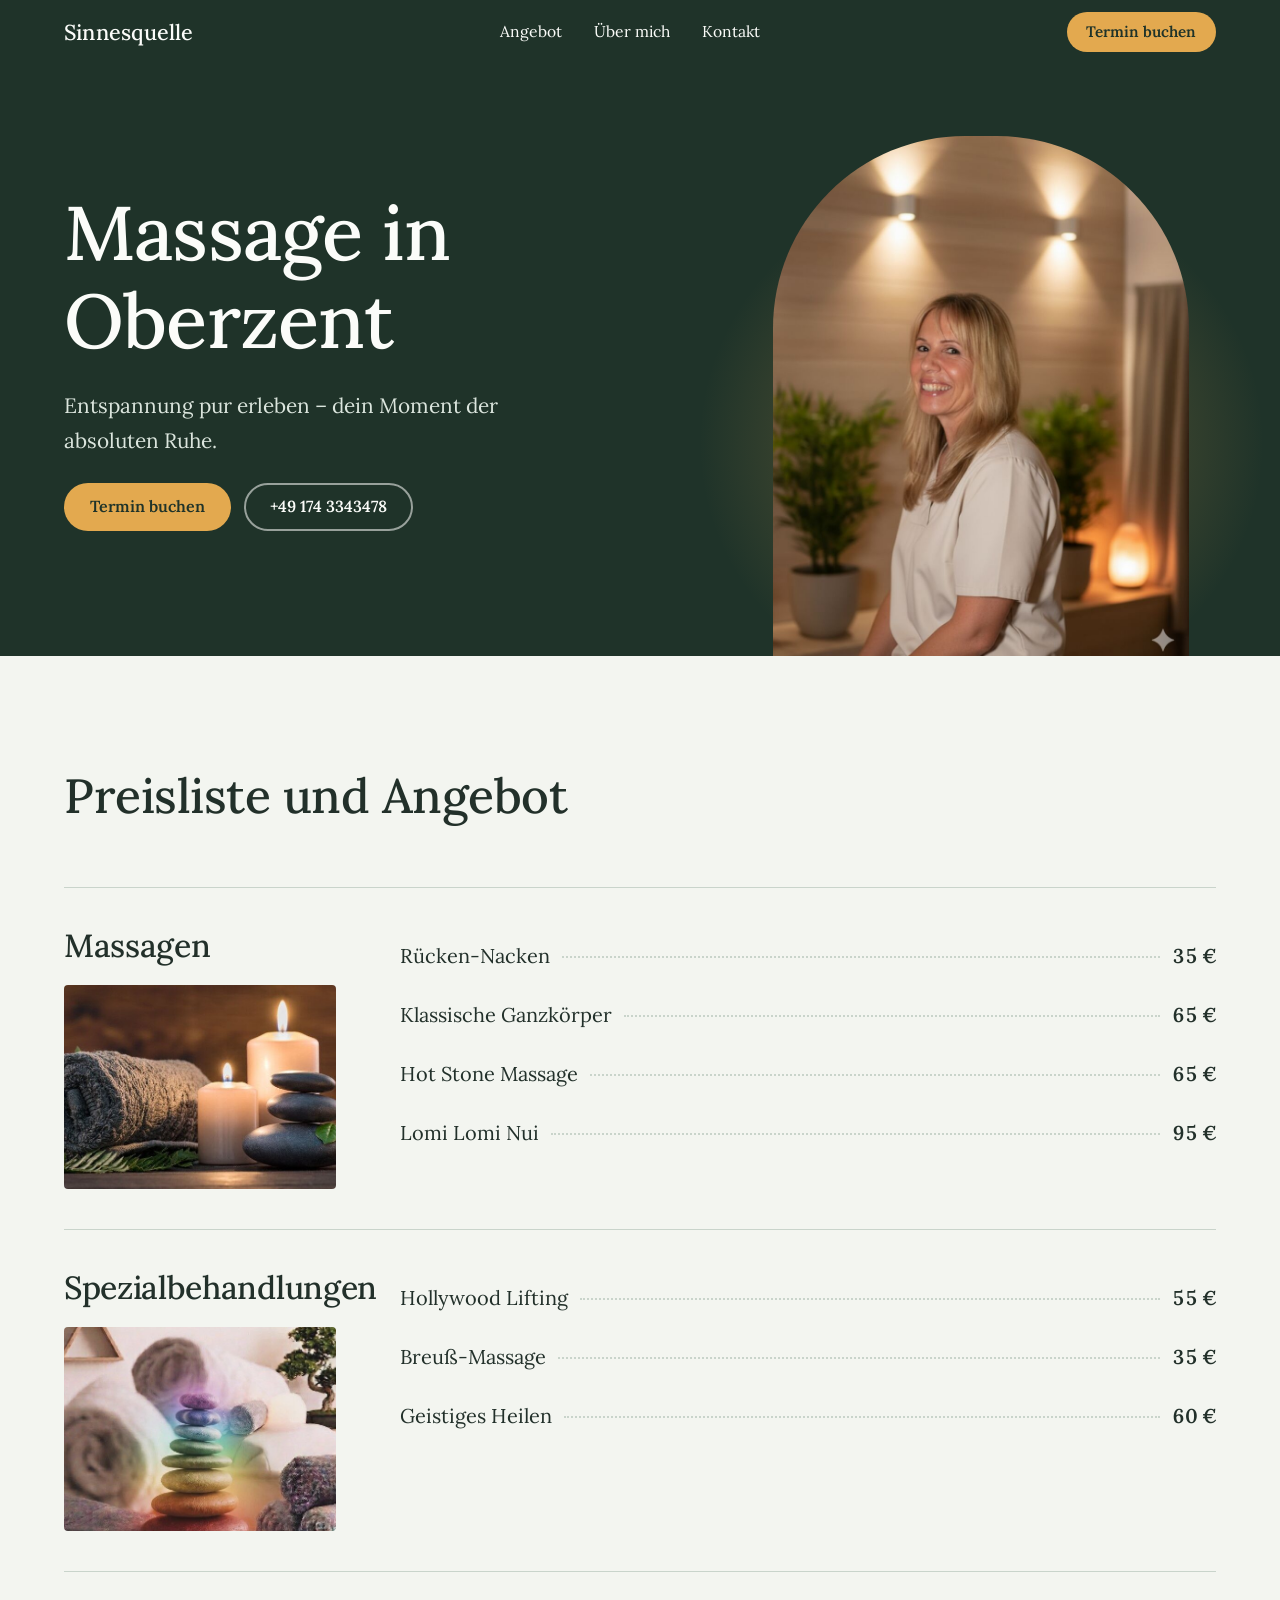
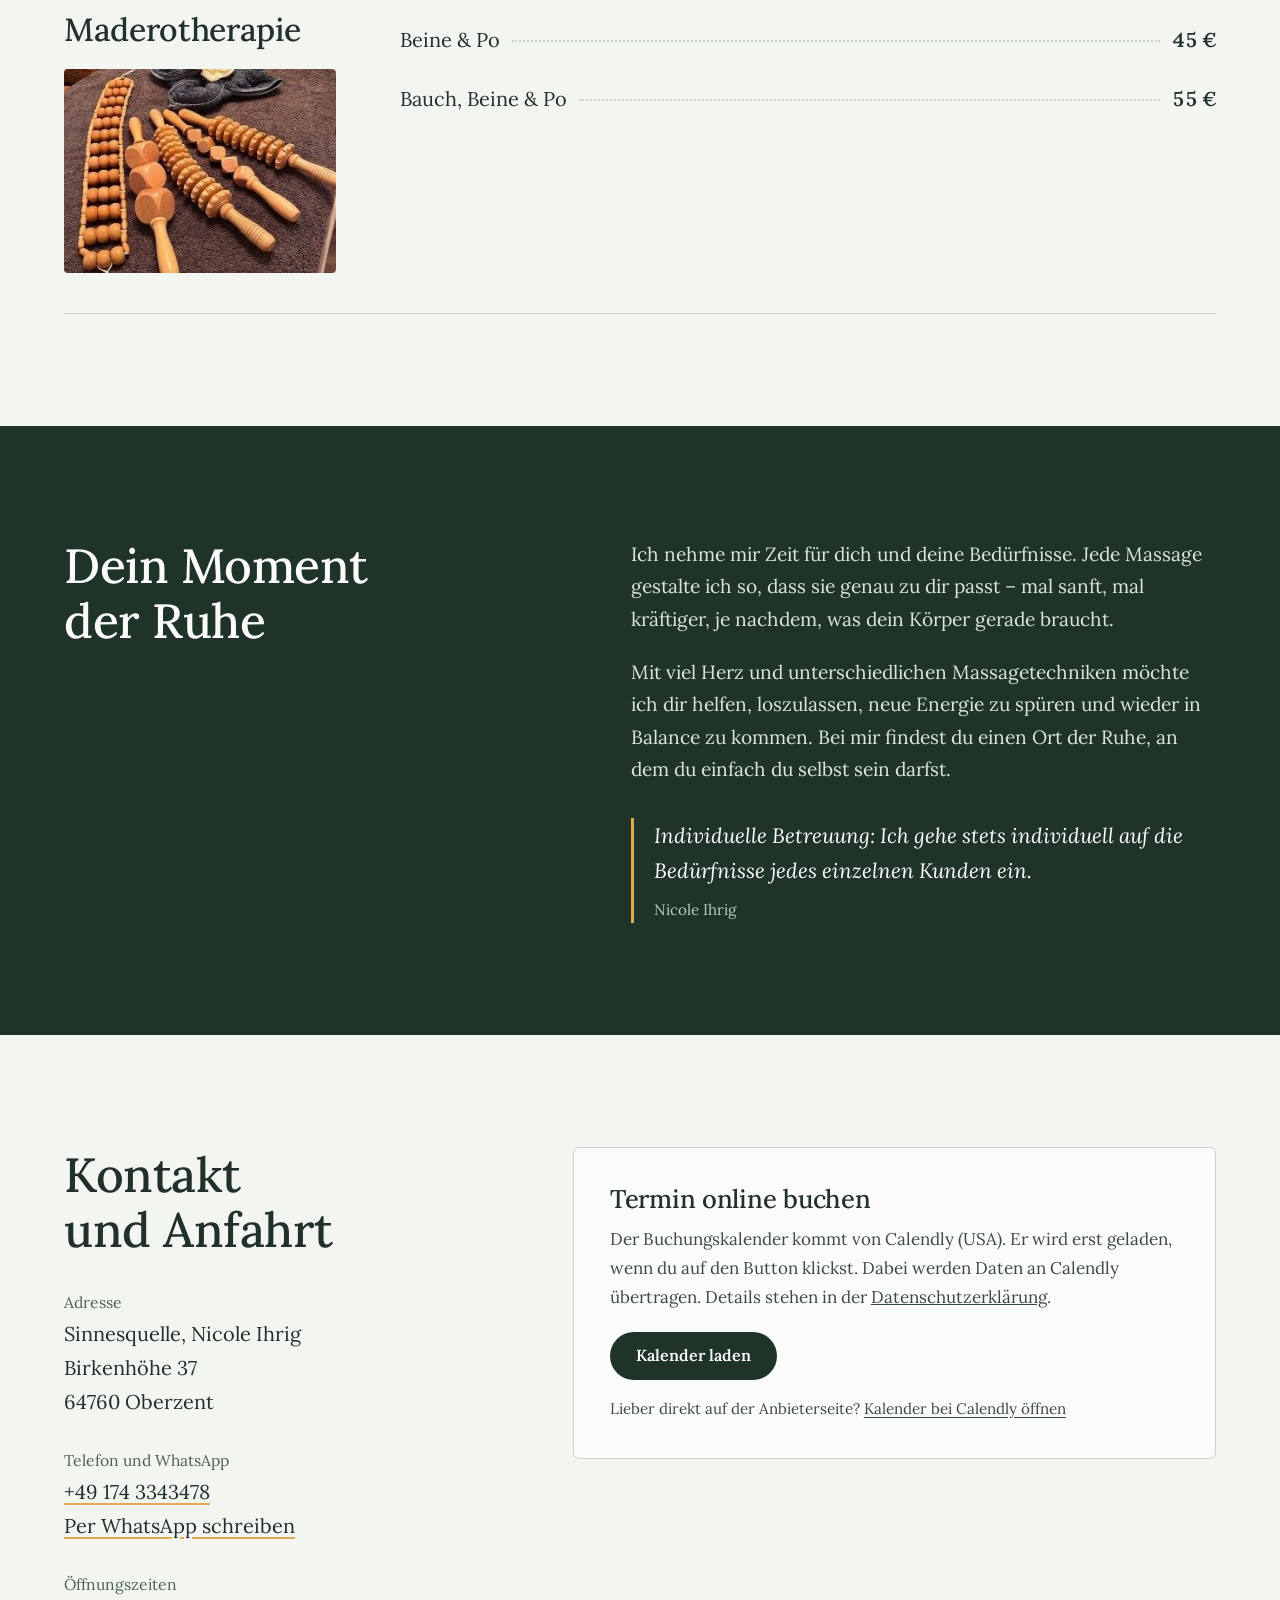
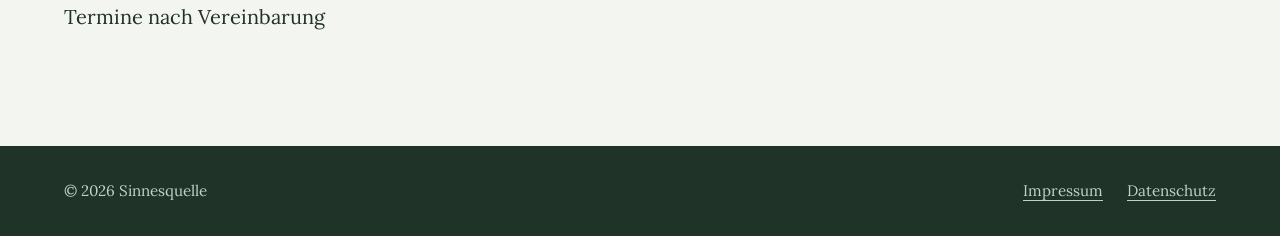
==== commit 1f55f73d: "Website neu aufgebaut: eigenes CSS statt Tailwind-CDN, lokale Schrift, Calendly erst nach Klick, SEO" ====
--- a/index.html
+++ b/index.html
@@ -2,200 +2,187 @@
 <html lang="de">
 <head>
     <meta charset="UTF-8">
-    <meta name="viewport" content="width=device-width, initial-scale=1.0">
-    <title>Sinnesquelle - Wellness & Massage</title>
-    
-    <link href="https://fonts.googleapis.com/css2?family=Inter:wght@300;400;600&family=Playfair+Display:wght@400;600&display=swap" rel="stylesheet">
-    <script src="https://cdn.tailwindcss.com"></script>
-    <script>
-        tailwind.config = {
-            theme: {
-                extend: {
-                    colors: {
-                        sage: { 100: '#eef2ee', 200: '#dce5dc', 500: '#8ba793', 600: '#6f8a77', 900: '#3a4e41' },
-                        sand: { 50: '#faf9f6', 100: '#f5f0e6' }
-                    },
-                    fontFamily: { sans: ['Inter', 'sans-serif'], serif: ['Playfair Display', 'serif'] },
-                    animation: { 'bounce-slow': 'bounce 3s infinite' }
-                }
-            }
-        }
+    <meta name="viewport" content="width=device-width, initial-scale=1">
+    <title>Massage in Oberzent – Sinnesquelle | Nicole Ihrig</title>
+    <meta name="description" content="Sinnesquelle von Nicole Ihrig in Oberzent: Massagen, Hot Stone, Lomi Lomi Nui, Maderotherapie und mehr. Termin online buchen oder telefonisch vereinbaren.">
+    <link rel="canonical" href="https://sinnesquelle.de/">
+    <meta name="theme-color" content="#1f3329">
+    <link rel="icon" href="favicon.svg" type="image/svg+xml">
+
+    <meta property="og:type" content="website">
+    <meta property="og:locale" content="de_DE">
+    <meta property="og:site_name" content="Sinnesquelle">
+    <meta property="og:title" content="Massage in Oberzent – Sinnesquelle">
+    <meta property="og:description" content="Entspannung pur erleben: Massagen und Behandlungen mit viel Zeit für dich. Termine nach Vereinbarung.">
+    <meta property="og:url" content="https://sinnesquelle.de/">
+    <meta property="og:image" content="https://sinnesquelle.de/massage.jpg">
+
+    <link rel="preload" href="fonts/lora-var.woff" as="font" type="font/woff" crossorigin>
+    <link rel="stylesheet" href="styles.css">
+
+    <script type="application/ld+json">
+    {
+      "@context": "https://schema.org",
+      "@type": "HealthAndBeautyBusiness",
+      "name": "Sinnesquelle",
+      "founder": { "@type": "Person", "name": "Nicole Ihrig" },
+      "url": "https://sinnesquelle.de/",
+      "image": "https://sinnesquelle.de/massage.jpg",
+      "telephone": "+491743343478",
+      "priceRange": "35–95 €",
+      "address": {
+        "@type": "PostalAddress",
+        "streetAddress": "Birkenhöhe 37",
+        "postalCode": "64760",
+        "addressLocality": "Oberzent",
+        "addressCountry": "DE"
+      }
+    }
     </script>
-    <style>html { scroll-behavior: smooth; }</style>
 </head>
-<body class="bg-sand-50 text-gray-800 font-sans antialiased">
+<body>
+    <a class="skip" href="#inhalt">Zum Inhalt springen</a>
 
-    <!-- 1. Hero-Sektion -->
-    <header class="relative bg-sage-900 bg-cover bg-center h-[90vh] flex flex-col items-center justify-center" style="background-image: linear-gradient(rgba(58, 78, 65, 0.7), rgba(58, 78, 65, 0.7)), url('https://images.unsplash.com/photo-1544161515-4ab6ce6db874?ixlib=rb-4.0.3&auto=format&fit=crop&w=1920&q=80');">
-        <div class="text-center px-6 max-w-3xl">
-            <h1 class="text-4xl md:text-6xl font-serif text-white mb-6 leading-tight drop-shadow-md">Willkommen bei Sinnesquelle</h1>
-            <p class="text-lg md:text-xl text-sage-100 mb-10 font-light drop-shadow">Entspannung Pur Erleben – Dein Moment der absoluten Ruhe.</p>
-            <a href="#buchung" class="inline-block bg-white text-sage-900 font-semibold px-8 py-4 rounded-full shadow-lg hover:bg-sage-100 hover:scale-105 transition-all duration-300">
-                Termin vereinbaren
-            </a>
-        </div>
-        <div class="absolute bottom-10 animate-bounce-slow">
-            <a href="#leistungen" class="text-white opacity-70 hover:opacity-100 transition-opacity">
-                <svg class="w-8 h-8" fill="none" stroke="currentColor" viewBox="0 0 24 24"><path stroke-linecap="round" stroke-linejoin="round" stroke-width="2" d="M19 14l-7 7m0 0l-7-7m7 7V3"></path></svg>
-            </a>
+    <header class="kopf">
+        <div class="wrap">
+            <a class="marke" href="#top" aria-label="Sinnesquelle, zum Seitenanfang">Sinnesquelle</a>
+            <nav class="nav" aria-label="Hauptmenü">
+                <a href="#angebot">Angebot</a>
+                <a href="#ueber-mich">Über mich</a>
+                <a href="#kontakt">Kontakt</a>
+            </nav>
+            <a class="btn btn-kerze" href="#buchung">Termin buchen</a>
         </div>
     </header>
 
-    <!-- 2. Leistungen & Preise -->
-    <section id="leistungen" class="py-24 px-6 max-w-7xl mx-auto">
-        <div class="text-center mb-8">
-            <h2 class="text-3xl md:text-4xl font-serif text-sage-900 mb-4">Preisliste & Angebot</h2>
-            <div class="w-24 h-1 bg-sage-500 mx-auto rounded"></div>
-        </div>
-
-        <!-- Kategorie: Massagen -->
-        <h3 class="text-2xl font-serif text-sage-900 mb-8 mt-16 text-center border-b border-sage-200 pb-4">Massagen</h3>
-        <div class="grid grid-cols-1 md:grid-cols-2 lg:grid-cols-4 gap-6">
-            <div class="bg-white p-6 rounded-3xl shadow-sm border border-sage-100 hover:shadow-lg transition-all flex flex-col text-center">
-                <div class="overflow-hidden w-24 h-24 mx-auto rounded-full mb-6"><img src="https://images.unsplash.com/photo-1544161515-4ab6ce6db874?auto=format&fit=crop&w=400&q=80" alt="Rücken-Nacken" class="w-full h-full object-cover"></div>
-                <h4 class="font-serif text-sage-900 mb-4 text-lg">Rücken-Nacken</h4>
-                <div class="mt-auto pt-4 border-t border-sage-100"><span class="text-xl font-bold text-sage-600">35 €</span></div>
-            </div>
-            <div class="bg-white p-6 rounded-3xl shadow-sm border border-sage-100 hover:shadow-lg transition-all flex flex-col text-center">
-                <div class="overflow-hidden w-24 h-24 mx-auto rounded-full mb-6"><img src="massage.jpg" alt="Klassische Ganzkörper" class="w-full h-full object-cover"></div>
-                <h4 class="font-serif text-sage-900 mb-4 text-lg">Klassische Ganzkörper</h4>
-                <div class="mt-auto pt-4 border-t border-sage-100"><span class="text-xl font-bold text-sage-600">65 €</span></div>
-            </div>
-            <div class="bg-white p-6 rounded-3xl shadow-sm border border-sage-100 hover:shadow-lg transition-all flex flex-col text-center">
-                <div class="overflow-hidden w-24 h-24 mx-auto rounded-full mb-6"><img src="https://images.unsplash.com/photo-1600334129128-685c5582fd35?auto=format&fit=crop&w=400&q=80" alt="Hot Stone" class="w-full h-full object-cover"></div>
-                <h4 class="font-serif text-sage-900 mb-4 text-lg">Hot Stone Massage</h4>
-                <div class="mt-auto pt-4 border-t border-sage-100"><span class="text-xl font-bold text-sage-600">65 €</span></div>
-            </div>
-            <div class="bg-white p-6 rounded-3xl shadow-sm border border-sage-100 hover:shadow-lg transition-all flex flex-col text-center">
-                <div class="overflow-hidden w-24 h-24 mx-auto rounded-full mb-6"><img src="https://images.unsplash.com/photo-1540555700478-4be289fbecef?auto=format&fit=crop&w=400&q=80" alt="Lomi Lomi Nui" class="w-full h-full object-cover"></div>
-                <h4 class="font-serif text-sage-900 mb-4 text-lg">Lomi Lomi Nui</h4>
-                <div class="mt-auto pt-4 border-t border-sage-100"><span class="text-xl font-bold text-sage-600">95 €</span></div>
-            </div>
-        </div>
-
-        <!-- Kategorie: Spezialbehandlungen -->
-        <h3 class="text-2xl font-serif text-sage-900 mb-8 mt-16 text-center border-b border-sage-200 pb-4">Spezialbehandlungen</h3>
-        <div class="grid grid-cols-1 md:grid-cols-3 gap-6 max-w-5xl mx-auto">
-            <div class="bg-white p-6 rounded-3xl shadow-sm border border-sage-100 hover:shadow-lg transition-all flex flex-col text-center">
-                <div class="overflow-hidden w-24 h-24 mx-auto rounded-full mb-6"><img src="https://images.unsplash.com/photo-1515377905703-c4788e51af15?auto=format&fit=crop&w=400&q=80" alt="Hollywood Lifting" class="w-full h-full object-cover"></div>
-                <h4 class="font-serif text-sage-900 mb-4 text-lg">Hollywood Lifting</h4>
-                <div class="mt-auto pt-4 border-t border-sage-100"><span class="text-xl font-bold text-sage-600">55 €</span></div>
-            </div>
-            <div class="bg-white p-6 rounded-3xl shadow-sm border border-sage-100 hover:shadow-lg transition-all flex flex-col text-center">
-                <div class="overflow-hidden w-24 h-24 mx-auto rounded-full mb-6"><img src="https://images.unsplash.com/photo-1519823551278-64ac92734fb1?auto=format&fit=crop&w=400&q=80" alt="Breuß-Massage" class="w-full h-full object-cover"></div>
-                <h4 class="font-serif text-sage-900 mb-4 text-lg">Breuß-Massage</h4>
-                <div class="mt-auto pt-4 border-t border-sage-100"><span class="text-xl font-bold text-sage-600">35 €</span></div>
-            </div>
-            <div class="bg-white p-6 rounded-3xl shadow-sm border border-sage-100 hover:shadow-lg transition-all flex flex-col text-center">
-                <div class="overflow-hidden w-24 h-24 mx-auto rounded-full mb-6"><img src="geistigesheilen.jpg" alt="Geistiges Heilen" class="w-full h-full object-cover"></div>
-                <h4 class="font-serif text-sage-900 mb-4 text-lg">Geistiges Heilen</h4>
-                <div class="mt-auto pt-4 border-t border-sage-100"><span class="text-xl font-bold text-sage-600">60 €</span></div>
-            </div>
-        </div>
-
-        <!-- Kategorie: Maderotherapie -->
-        <h3 class="text-2xl font-serif text-sage-900 mb-8 mt-16 text-center border-b border-sage-200 pb-4">Maderotherapie</h3>
-        <div class="grid grid-cols-1 md:grid-cols-2 gap-6 max-w-4xl mx-auto">
-            <div class="bg-white p-6 rounded-3xl shadow-sm border border-sage-100 hover:shadow-lg transition-all flex flex-col text-center">
-                <div class="overflow-hidden w-24 h-24 mx-auto rounded-full mb-6"><img src="madero.jpg" alt="Madero Beine & Po" class="w-full h-full object-cover"></div>
-                <h4 class="font-serif text-sage-900 mb-4 text-lg">Beine & Po</h4>
-                <div class="mt-auto pt-4 border-t border-sage-100"><span class="text-xl font-bold text-sage-600">45 €</span></div>
-            </div>
-            <div class="bg-white p-6 rounded-3xl shadow-sm border border-sage-100 hover:shadow-lg transition-all flex flex-col text-center">
-                <div class="overflow-hidden w-24 h-24 mx-auto rounded-full mb-6"><img src="https://images.unsplash.com/photo-1571019614242-c5c5dee9f50b?auto=format&fit=crop&w=400&q=80" alt="Madero Bauch, Beine & Po" class="w-full h-full object-cover"></div>
-                <h4 class="font-serif text-sage-900 mb-4 text-lg">Bauch, Beine & Po</h4>
-                <div class="mt-auto pt-4 border-t border-sage-100"><span class="text-xl font-bold text-sage-600">55 €</span></div>
-            </div>
-        </div>
-    </section>
-
-    <!-- Zitat-Banner -->
-    <div class="bg-sage-900 text-center py-12 px-6">
-        <p class="text-sage-100 font-serif text-xl md:text-2xl max-w-3xl mx-auto italic">
-            "Individuelle Betreuung: Ich gehe stets individuell auf die Bedürfnisse jedes einzelnen Kunden ein."
-        </p>
-    </div>
-
-    <!-- 3. Über mich -->
-    <section id="ueber-mich" class="bg-sage-100 py-24 px-6 relative overflow-hidden">
-        <div class="absolute top-0 right-0 w-64 h-64 bg-sage-200 rounded-full mix-blend-multiply filter blur-3xl opacity-50 transform translate-x-1/2 -translate-y-1/2"></div>
-        <div class="max-w-5xl mx-auto flex flex-col md:flex-row items-center gap-12 relative z-10">
-            <div class="w-full md:w-1/2">
-                <div class="aspect-square rounded-full overflow-hidden shadow-2xl border-4 border-white">
-                    <img src="nicole.jpg" alt="Nicole Ihrig - Sinnesquelle" class="w-full h-full object-cover">
+    <main id="inhalt">
+        <section class="hero" id="top">
+            <div class="wrap">
+                <div class="hero-text">
+                    <h1>Massage in Oberzent</h1>
+                    <p class="hero-lead">Entspannung pur erleben – dein Moment der absoluten Ruhe.</p>
+                    <div class="hero-aktionen">
+                        <a class="btn btn-kerze" href="#buchung">Termin buchen</a>
+                        <a class="btn btn-linie" href="tel:+491743343478">+49 174 3343478</a>
+                    </div>
+                </div>
+                <div class="hero-foto">
+                    <img src="nicole.jpg" width="900" height="1157" alt="Nicole Ihrig lächelt im warm beleuchteten Behandlungsraum der Sinnesquelle.">
                 </div>
             </div>
-            <div class="w-full md:w-1/2 bg-white/60 p-8 rounded-3xl backdrop-blur-sm border border-white/50 shadow-sm">
-                <h2 class="text-3xl font-serif text-sage-900 mb-6">Dein Moment der Ruhe</h2>
-                <p class="text-gray-700 font-light leading-relaxed mb-4 text-lg">
-                    Ich nehme mir Zeit für dich und deine Bedürfnisse. Jede Massage gestalte ich so, dass sie genau zu dir passt – mal sanft, mal kräftiger, je nachdem, was dein Körper gerade braucht.
-                </p>
-                <p class="text-gray-700 font-light leading-relaxed text-lg">
-                    Mit viel Herz und unterschiedlichen Massagetechniken möchte ich dir helfen, loszulassen, neue Energie zu spüren und wieder in Balance zu kommen. Bei mir findest du einen Ort der Ruhe, an dem du einfach du selbst sein darfst.
-                </p>
-            </div>
-        </div>
-    </section>
+        </section>
 
-    <!-- 4. Kontakt & Buchung -->
-    <section id="buchung" class="py-24 px-4 md:px-6 max-w-7xl mx-auto relative">
-        <div class="grid grid-cols-1 lg:grid-cols-2 gap-16 items-start">
-            
-            <div class="lg:sticky lg:top-10">
-                <h2 class="text-4xl font-serif text-sage-900 mb-8">Kontakt & Anfahrt</h2>
-                <div class="bg-sage-900 text-white p-10 rounded-3xl shadow-xl relative overflow-hidden">
-                    <div class="absolute top-0 right-0 w-32 h-32 bg-sage-600 rounded-full mix-blend-screen filter blur-2xl opacity-50 transform translate-x-1/2 -translate-y-1/2"></div>
-                    <h3 class="text-2xl font-serif mb-6 border-b border-sage-600 pb-4">Nicole Ihrig</h3>
-                    
-                    <div class="space-y-6 font-light">
-                        <div class="flex items-start gap-4">
-                            <svg class="w-6 h-6 text-sage-200 mt-1 flex-shrink-0" fill="none" stroke="currentColor" viewBox="0 0 24 24"><path stroke-linecap="round" stroke-linejoin="round" stroke-width="1.5" d="M17.657 16.657L13.414 20.9a1.998 1.998 0 01-2.827 0l-4.244-4.243a8 8 0 1111.314 0z"></path><path stroke-linecap="round" stroke-linejoin="round" stroke-width="1.5" d="M15 11a3 3 0 11-6 0 3 3 0 016 0z"></path></svg>
-                            <div>
-                                <strong class="block text-sage-100 mb-1">Sinnesquelle</strong>
-                                Birkenhöhe 37<br>64760 Oberzent
-                            </div>
-                        </div>
+        <section class="abschnitt" id="angebot" aria-labelledby="angebot-titel">
+            <div class="wrap">
+                <div class="abschnitt-kopf">
+                    <h2 id="angebot-titel">Preisliste und Angebot</h2>
+                </div>
 
-                        <div class="flex items-start gap-4 pt-4 border-t border-sage-600/50">
-                            <svg class="w-6 h-6 text-sage-200 mt-1 flex-shrink-0" fill="none" stroke="currentColor" viewBox="0 0 24 24"><path stroke-linecap="round" stroke-linejoin="round" stroke-width="1.5" d="M3 5a2 2 0 012-2h3.28a1 1 0 01.948.684l1.498 4.493a1 1 0 01-.502 1.21l-2.257 1.13a11.042 11.042 0 005.516 5.516l1.13-2.257a1 1 0 011.21-.502l4.493 1.498a1 1 0 01.684.949V19a2 2 0 01-2 2h-1C9.716 21 3 14.284 3 6V5z"></path></svg>
-                            <div>
-                                <strong class="block text-sage-100 mb-1">Telefon / WhatsApp</strong>
-                                <a href="tel:+491743343478" class="hover:text-white transition-colors">+49 174 3343478</a>
-                            </div>
-                        </div>
-                        
-                        <div class="flex items-start gap-4 pt-4 border-t border-sage-600/50">
-                            <svg class="w-6 h-6 text-sage-200 flex-shrink-0" fill="none" stroke="currentColor" viewBox="0 0 24 24"><path stroke-linecap="round" stroke-linejoin="round" stroke-width="1.5" d="M12 8v4l3 3m6-3a9 9 0 11-18 0 9 9 0 0118 0z"></path></svg>
-                            <div>
-                                <strong class="block text-sage-100 mb-1">Öffnungszeiten</strong>
-                                Termine nach Vereinbarung
-                            </div>
-                        </div>
+                <div class="gruppe">
+                    <div class="gruppe-links">
+                        <h3>Massagen</h3>
+                        <figure><img src="massage.jpg" width="617" height="447" loading="lazy" alt="Gerolltes Handtuch, brennende Kerzen und gestapelte Massagesteine."></figure>
                     </div>
+                    <ul class="preise">
+                        <li><span class="name">Rücken-Nacken</span><span class="punkte" aria-hidden="true"></span><span class="preis">35&nbsp;€</span></li>
+                        <li><span class="name">Klassische Ganzkörper</span><span class="punkte" aria-hidden="true"></span><span class="preis">65&nbsp;€</span></li>
+                        <li><span class="name">Hot Stone Massage</span><span class="punkte" aria-hidden="true"></span><span class="preis">65&nbsp;€</span></li>
+                        <li><span class="name">Lomi Lomi Nui</span><span class="punkte" aria-hidden="true"></span><span class="preis">95&nbsp;€</span></li>
+                    </ul>
+                </div>
+
+                <div class="gruppe">
+                    <div class="gruppe-links">
+                        <h3>Spezialbehandlungen</h3>
+                        <figure><img src="geistigesheilen.jpg" width="579" height="415" loading="lazy" alt="Gestapelte Steine in Regenbogenfarben vor weichen Handtüchern."></figure>
+                    </div>
+                    <ul class="preise">
+                        <li><span class="name">Hollywood Lifting</span><span class="punkte" aria-hidden="true"></span><span class="preis">55&nbsp;€</span></li>
+                        <li><span class="name">Breuß-Massage</span><span class="punkte" aria-hidden="true"></span><span class="preis">35&nbsp;€</span></li>
+                        <li><span class="name">Geistiges Heilen</span><span class="punkte" aria-hidden="true"></span><span class="preis">60&nbsp;€</span></li>
+                    </ul>
+                </div>
+
+                <div class="gruppe">
+                    <div class="gruppe-links">
+                        <h3>Maderotherapie</h3>
+                        <figure><img src="madero.jpg" width="313" height="287" loading="lazy" alt="Holzwerkzeuge für die Maderotherapie auf einem Handtuch."></figure>
+                    </div>
+                    <ul class="preise">
+                        <li><span class="name">Beine &amp; Po</span><span class="punkte" aria-hidden="true"></span><span class="preis">45&nbsp;€</span></li>
+                        <li><span class="name">Bauch, Beine &amp; Po</span><span class="punkte" aria-hidden="true"></span><span class="preis">55&nbsp;€</span></li>
+                    </ul>
                 </div>
             </div>
+        </section>
 
-            <!-- Buchungs-Widget -->
-            <div class="bg-white p-2 sm:p-4 md:p-8 rounded-3xl shadow-lg border border-sage-100 flex flex-col justify-center">
-                <h3 class="text-2xl font-serif text-sage-900 mb-6 text-center mt-4">Termin online buchen</h3>
-                <div class="w-full bg-sand-50 rounded-2xl overflow-hidden border border-sand-100">
-                    <div class="calendly-inline-widget w-full" data-url="https://calendly.com/sinnesquelle?background_color=faf9f6&text_color=3a4e41" style="min-width:320px; height:850px; width:100%;"></div>
-                    <script type="text/javascript" src="https://assets.calendly.com/assets/external/widget.js" async></script>
+        <section class="abschnitt ueber" id="ueber-mich" aria-labelledby="ueber-titel">
+            <div class="wrap">
+                <h2 id="ueber-titel">Dein Moment der Ruhe</h2>
+                <div class="ueber-text">
+                    <p>Ich nehme mir Zeit für dich und deine Bedürfnisse. Jede Massage gestalte ich so, dass sie genau zu dir passt – mal sanft, mal kräftiger, je nachdem, was dein Körper gerade braucht.</p>
+                    <p>Mit viel Herz und unterschiedlichen Massagetechniken möchte ich dir helfen, loszulassen, neue Energie zu spüren und wieder in Balance zu kommen. Bei mir findest du einen Ort der Ruhe, an dem du einfach du selbst sein darfst.</p>
+                    <blockquote>
+                        Individuelle Betreuung: Ich gehe stets individuell auf die Bedürfnisse jedes einzelnen Kunden ein.
+                        <cite>Nicole Ihrig</cite>
+                    </blockquote>
                 </div>
             </div>
-        </div>
-    </section>
+        </section>
 
-    <!-- Footer -->
-    <footer class="bg-sage-900 text-sage-200 py-10 text-center text-sm font-light border-t border-sage-900">
-        <div class="max-w-4xl mx-auto px-6 flex flex-col md:flex-row justify-between items-center gap-4">
-            <p>&copy; 2026 Sinnesquelle. Alle Rechte vorbehalten.</p>
-            <div class="space-x-4">
-                <a href="impressum.html" class="hover:text-white transition-colors underline underline-offset-4 decoration-sage-600">Impressum</a>
-                <a href="datenschutz.html" class="hover:text-white transition-colors underline underline-offset-4 decoration-sage-600">Datenschutz</a>
+        <section class="abschnitt" id="kontakt" aria-labelledby="kontakt-titel">
+            <div class="wrap kontakt-raster">
+                <div>
+                    <h2 id="kontakt-titel">Kontakt und Anfahrt</h2>
+                    <dl class="kontakt-liste">
+                        <div>
+                            <dt>Adresse</dt>
+                            <dd>Sinnesquelle, Nicole Ihrig<br>Birkenhöhe 37<br>64760 Oberzent</dd>
+                        </div>
+                        <div>
+                            <dt>Telefon und WhatsApp</dt>
+                            <dd><a href="tel:+491743343478">+49 174 3343478</a><br><a href="https://wa.me/491743343478">Per WhatsApp schreiben</a></dd>
+                        </div>
+                        <div>
+                            <dt>Öffnungszeiten</dt>
+                            <dd>Termine nach Vereinbarung</dd>
+                        </div>
+                    </dl>
+                </div>
+
+                <div class="buchung" id="buchung">
+                    <h3>Termin online buchen</h3>
+                    <div id="kalender">
+                        <p>Der Buchungskalender kommt von Calendly (USA). Er wird erst geladen, wenn du auf den Button klickst. Dabei werden Daten an Calendly übertragen. Details stehen in der <a href="datenschutz.html">Datenschutzerklärung</a>.</p>
+                        <button class="btn btn-tanne" type="button" id="kalender-laden">Kalender laden</button>
+                    </div>
+                    <p class="klein">Lieber direkt auf der Anbieterseite? <a href="https://calendly.com/sinnesquelle" rel="noopener">Kalender bei Calendly öffnen</a></p>
+                </div>
             </div>
+        </section>
+    </main>
+
+    <footer class="fuss">
+        <div class="wrap">
+            <p>&copy; 2026 Sinnesquelle</p>
+            <ul>
+                <li><a href="impressum.html">Impressum</a></li>
+                <li><a href="datenschutz.html">Datenschutz</a></li>
+            </ul>
         </div>
     </footer>
 
+    <script>
+        // Calendly wird erst nach Klick geladen (vorher keine Verbindung zu Calendly).
+        document.getElementById('kalender-laden').addEventListener('click', function () {
+            var box = document.getElementById('kalender');
+            box.className = 'calendly-box';
+            box.innerHTML = '<div class="calendly-inline-widget" data-url="https://calendly.com/sinnesquelle?background_color=fbfcf9&text_color=22302a"></div>';
+            var s = document.createElement('script');
+            s.src = 'https://assets.calendly.com/assets/external/widget.js';
+            s.async = true;
+            document.body.appendChild(s);
+        });
+    </script>
 </body>
 </html>
--- a/styles.css
+++ b/styles.css
@@ -0,0 +1,179 @@
+/* Sinnesquelle – gemeinsames Stylesheet
+   Schrift: Lora (SIL Open Font License), lokal eingebunden – keine Verbindung zu Google. */
+
+@font-face {
+  font-family: "Lora";
+  src: url("fonts/lora-var.woff") format("woff");
+  font-weight: 400 700;
+  font-style: normal;
+  font-display: swap;
+}
+@font-face {
+  font-family: "Lora";
+  src: url("fonts/lora-italic-var.woff") format("woff");
+  font-weight: 400 700;
+  font-style: italic;
+  font-display: swap;
+}
+
+/* ---------- Design-Tokens ---------- */
+:root {
+  --tanne: #1f3329;        /* tiefes Tannengrün: Header, Hero, Footer */
+  --tanne-hell: #2d4739;
+  --salbei: #4b6354;       /* Salbei, dunkel genug für Text auf Papier (AA) */
+  --salbei-weich: #c9d4cb; /* Linien, Trenner */
+  --papier: #f3f5f0;       /* Seitenhintergrund */
+  --weiss: #fbfcf9;
+  --tinte: #22302a;        /* Fließtext */
+  --kerze: #e3a94f;        /* Kerzenlicht: einziger Akzent */
+  --kerze-dunkel: #8a5a14; /* Akzent als Text auf hellem Grund (AA) */
+
+  --serif: "Lora", Georgia, "Times New Roman", serif;
+  --rand: clamp(1.25rem, 5vw, 3rem);
+  --max: 72rem;
+}
+
+*, *::before, *::after { box-sizing: border-box; }
+html { scroll-behavior: smooth; scroll-padding-top: 5rem; -webkit-text-size-adjust: 100%; }
+body {
+  margin: 0;
+  background: var(--papier);
+  color: var(--tinte);
+  font-family: var(--serif);
+  font-size: 1.0625rem;
+  line-height: 1.7;
+  font-variant-numeric: lining-nums;
+  text-rendering: optimizeLegibility;
+}
+img { display: block; max-width: 100%; height: auto; }
+a { color: inherit; }
+h1, h2, h3, p, ul, dl, figure, blockquote { margin: 0; }
+ul { padding: 0; list-style: none; }
+h1, h2, h3 { font-weight: 500; line-height: 1.15; letter-spacing: -0.01em; text-wrap: balance; }
+p { text-wrap: pretty; }
+
+:focus-visible { outline: 3px solid var(--kerze); outline-offset: 3px; border-radius: 2px; }
+
+.skip {
+  position: absolute; left: 1rem; top: -4rem; z-index: 100;
+  background: var(--kerze); color: var(--tanne); padding: .6rem 1rem; font-weight: 600; text-decoration: none;
+}
+.skip:focus { top: 1rem; }
+
+.wrap { width: min(100% - 2 * var(--rand), var(--max)); margin-inline: auto; }
+
+/* ---------- Buttons ---------- */
+.btn {
+  display: inline-flex; align-items: center; justify-content: center;
+  min-height: 3rem; padding: .7rem 1.5rem;
+  font: inherit; font-weight: 600; font-size: 1rem; line-height: 1.2; text-decoration: none;
+  border: 2px solid transparent; border-radius: 999px; cursor: pointer;
+  transition: background-color .2s, color .2s, border-color .2s;
+}
+.btn-kerze { background: var(--kerze); color: var(--tanne); }
+.btn-kerze:hover { background: #efba68; }
+.btn-linie { border-color: rgba(251, 252, 249, .55); color: var(--weiss); }
+.btn-linie:hover { border-color: var(--weiss); background: rgba(251, 252, 249, .08); }
+.btn-tanne { background: var(--tanne); color: var(--weiss); }
+.btn-tanne:hover { background: var(--tanne-hell); }
+
+/* ---------- Kopfzeile ---------- */
+.kopf { background: var(--tanne); color: var(--weiss); position: sticky; top: 0; z-index: 50; }
+.kopf .wrap { display: flex; align-items: center; justify-content: space-between; gap: 1rem; min-height: 4rem; }
+.marke { font-size: 1.35rem; font-weight: 500; letter-spacing: .01em; text-decoration: none; }
+.nav { display: none; gap: 2rem; }
+.nav a { text-decoration: none; font-size: .98rem; padding: .4rem 0; border-bottom: 2px solid transparent; }
+.nav a:hover { border-bottom-color: var(--kerze); }
+.kopf .btn { min-height: 2.5rem; padding: .4rem 1.1rem; font-size: .95rem; }
+@media (min-width: 52rem) { .nav { display: flex; } }
+
+/* ---------- Hero ---------- */
+.hero { background: var(--tanne); color: var(--weiss); overflow: hidden; }
+.hero .wrap { display: grid; gap: 2.5rem; padding-block: 3rem 0; }
+.hero-text { display: flex; flex-direction: column; align-items: flex-start; gap: 1.5rem; padding-bottom: 1rem; }
+.hero h1 { font-size: clamp(2.6rem, 9vw, 4.75rem); font-weight: 500; }
+.hero-lead { font-size: clamp(1.1rem, 2.4vw, 1.3rem); max-width: 30rem; color: #dbe5dd; }
+.hero-aktionen { display: flex; flex-wrap: wrap; gap: .8rem; }
+.hero-foto { position: relative; align-self: end; justify-self: center; width: min(100%, 26rem); }
+.hero-foto::before { /* Kerzenlicht hinter dem Foto */
+  content: ""; position: absolute; inset: 8% -18% -10% -18%;
+  background: radial-gradient(closest-side, rgba(227, 169, 79, .38), rgba(227, 169, 79, 0));
+}
+.hero-foto img { position: relative; width: 100%; aspect-ratio: 4 / 5; object-fit: cover; object-position: 50% 30%; border-radius: 12rem 12rem 0 0; }
+@media (min-width: 52rem) {
+  .hero .wrap { grid-template-columns: 1.15fr .85fr; align-items: center; gap: 3rem; padding-block: 4.5rem 0; }
+  .hero-text { padding-bottom: 4.5rem; }
+}
+
+/* ---------- Abschnitte ---------- */
+.abschnitt { padding-block: clamp(4rem, 9vw, 7rem); }
+.abschnitt h2 { font-size: clamp(2rem, 5vw, 3rem); }
+.abschnitt-kopf { max-width: 40rem; margin-bottom: clamp(2.5rem, 6vw, 4rem); }
+.abschnitt-kopf p { margin-top: 1rem; color: var(--salbei); font-size: 1.1rem; }
+
+/* ---------- Preisliste ---------- */
+.gruppe { display: grid; gap: 1.75rem; padding-block: 2.5rem; border-top: 1px solid var(--salbei-weich); }
+.gruppe:last-child { border-bottom: 1px solid var(--salbei-weich); }
+.gruppe h3 { font-size: clamp(1.5rem, 3.4vw, 2rem); margin-bottom: 1.25rem; }
+.gruppe figure img { width: 100%; aspect-ratio: 4 / 3; object-fit: cover; border-radius: 4px; }
+.preise { display: grid; gap: .15rem; align-content: start; }
+.preise li { display: flex; align-items: baseline; gap: .75rem; padding-block: .55rem; font-size: 1.15rem; }
+.preise .name { flex: 0 1 auto; }
+.preise .punkte { flex: 1 1 1rem; min-width: 1rem; border-bottom: 2px dotted var(--salbei-weich); transform: translateY(-.25em); }
+.preise .preis { font-weight: 600; font-variant-numeric: lining-nums tabular-nums; white-space: nowrap; }
+@media (min-width: 52rem) {
+  .gruppe { grid-template-columns: 17rem 1fr; gap: 4rem; align-items: start; }
+  .gruppe-links { position: sticky; top: 6rem; }
+  .preise li { font-size: 1.25rem; padding-block: .7rem; }
+}
+
+/* ---------- Über mich ---------- */
+.ueber { background: var(--tanne); color: var(--weiss); }
+.ueber .wrap { display: grid; gap: 2.5rem; }
+.ueber h2 { max-width: 14ch; }
+.ueber-text { display: grid; gap: 1.25rem; font-size: 1.2rem; color: #dbe5dd; max-width: 38rem; }
+.ueber blockquote { margin-top: .75rem; padding-left: 1.25rem; border-left: 3px solid var(--kerze); font-style: italic; font-size: 1.3rem; color: var(--weiss); }
+.ueber cite { display: block; margin-top: .5rem; font-size: .95rem; font-style: normal; color: #b9c8bd; }
+@media (min-width: 52rem) { .ueber .wrap { grid-template-columns: 1fr 1.2fr; gap: 5rem; align-items: start; } }
+
+/* ---------- Kontakt & Buchung ---------- */
+.kontakt-raster { display: grid; gap: 3rem; }
+.kontakt-liste { display: grid; gap: 1.75rem; margin-top: 2rem; }
+.kontakt-liste dt { font-size: .98rem; color: var(--salbei); }
+.kontakt-liste dd { margin: .1rem 0 0; font-size: 1.25rem; }
+.kontakt-liste a { text-underline-offset: 4px; text-decoration-color: var(--kerze); text-decoration-thickness: 2px; }
+.kontakt-liste a:hover { color: var(--kerze-dunkel); }
+.buchung { background: var(--weiss); border: 1px solid var(--salbei-weich); border-radius: 6px; padding: clamp(1.25rem, 4vw, 2.25rem); }
+.buchung h3 { font-size: 1.6rem; margin-bottom: .75rem; }
+.buchung p { color: #3b4a42; }
+.buchung .btn { margin-top: 1.25rem; }
+.buchung .klein { margin-top: 1rem; font-size: .95rem; }
+.buchung .klein a { text-underline-offset: 3px; }
+.calendly-box { margin-top: 1rem; min-height: 40rem; }
+.calendly-box .calendly-inline-widget { width: 100%; min-width: 20rem; height: 52rem; }
+@media (min-width: 60rem) { .kontakt-raster { grid-template-columns: .8fr 1.2fr; gap: 5rem; align-items: start; } }
+
+/* ---------- Fußzeile ---------- */
+.fuss { background: var(--tanne); color: #c3d0c6; font-size: .95rem; padding-block: 2rem; }
+.fuss .wrap { display: flex; flex-wrap: wrap; justify-content: space-between; gap: .75rem 2rem; }
+.fuss ul { display: flex; gap: 1.5rem; }
+.fuss a { text-underline-offset: 4px; }
+.fuss a:hover { color: var(--weiss); }
+
+/* ---------- Unterseiten (Impressum, Datenschutz) ---------- */
+.seitenkopf { background: var(--tanne); color: var(--weiss); padding-block: 3rem; }
+.seitenkopf h1 { font-size: clamp(2rem, 6vw, 3.25rem); }
+.seitenkopf a { display: inline-block; margin-top: .75rem; color: #c3d0c6; text-underline-offset: 4px; }
+.seitenkopf a:hover { color: var(--weiss); }
+.text-seite { padding-block: clamp(3rem, 7vw, 5rem); }
+.text-seite .wrap { max-width: 46rem; }
+.text-seite h2 { font-size: 1.5rem; margin: 2.5rem 0 .75rem; }
+.text-seite h2:first-child { margin-top: 0; }
+.text-seite h3 { font-size: 1.15rem; font-weight: 600; margin: 1.5rem 0 .4rem; }
+.text-seite p { margin-bottom: 1rem; }
+.text-seite a { text-underline-offset: 3px; }
+
+@media (prefers-reduced-motion: reduce) {
+  html { scroll-behavior: auto; }
+  *, *::before, *::after { transition: none !important; animation: none !important; }
+}
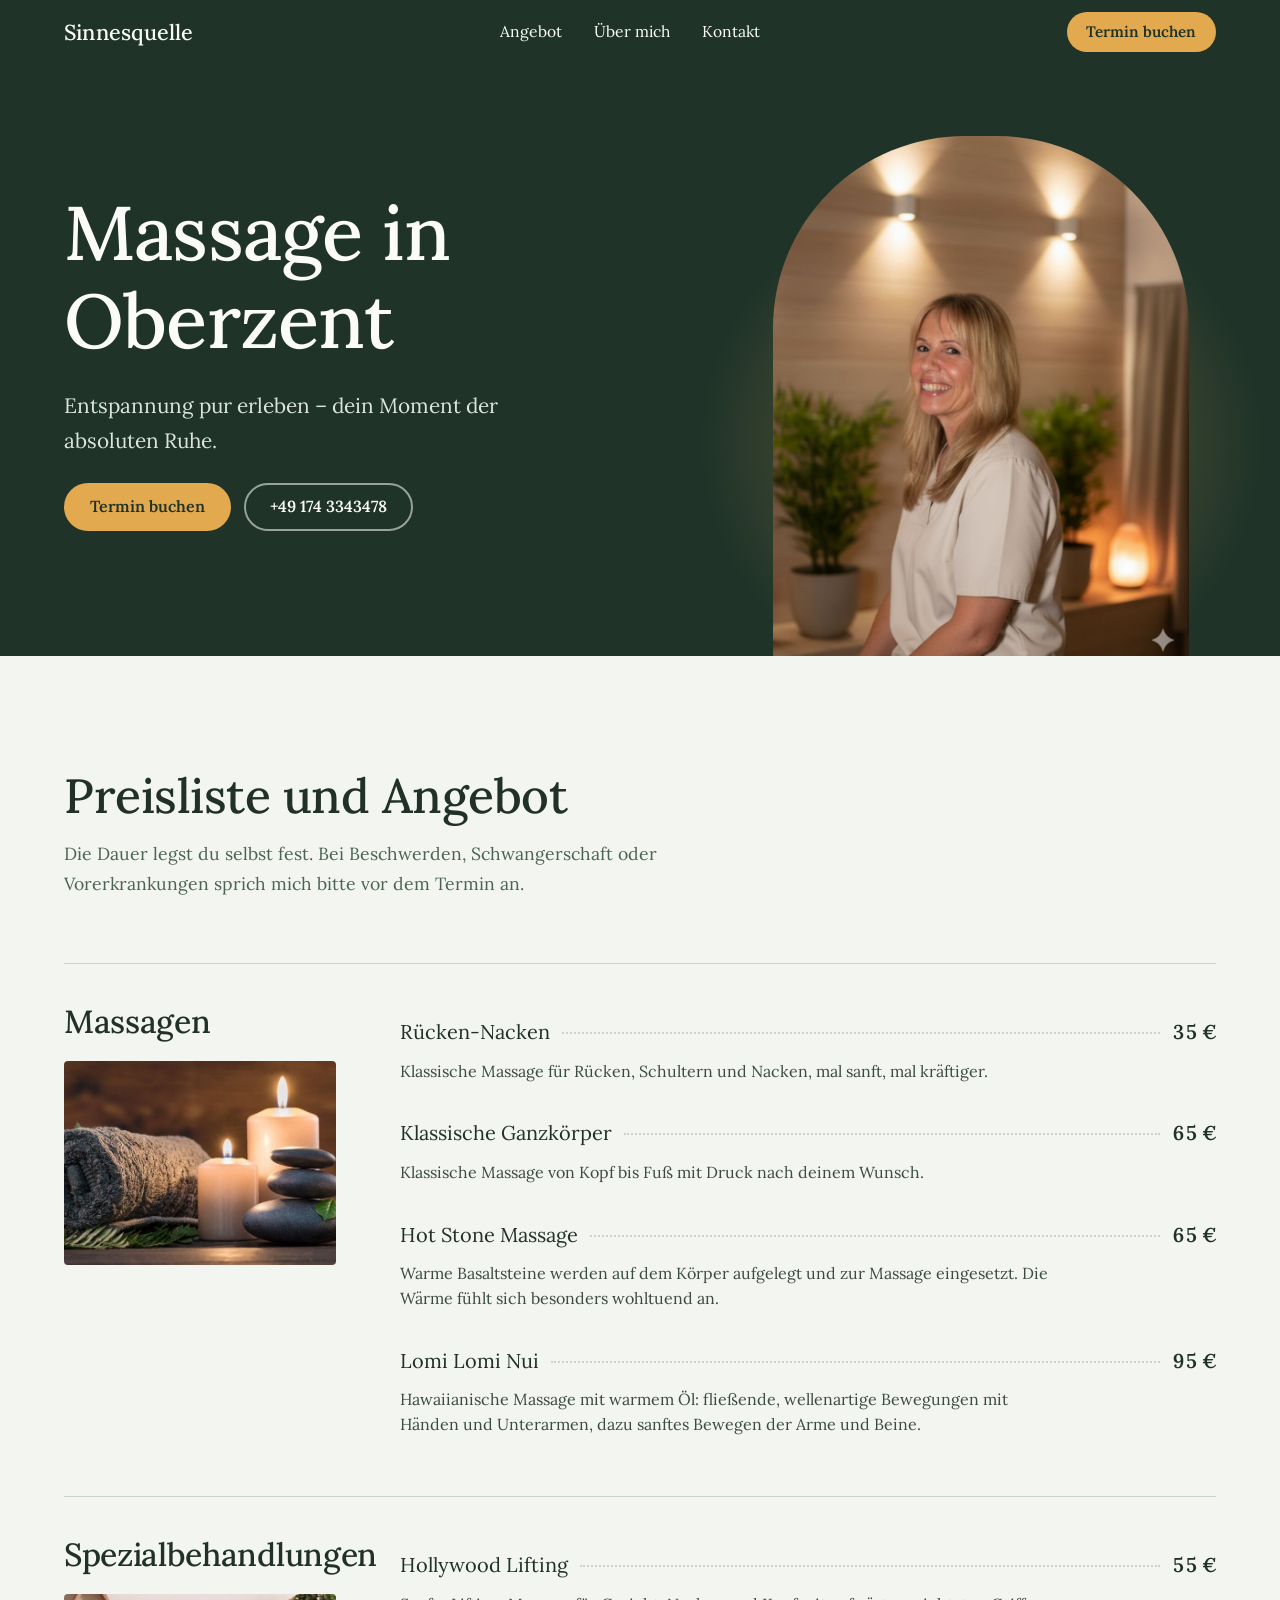
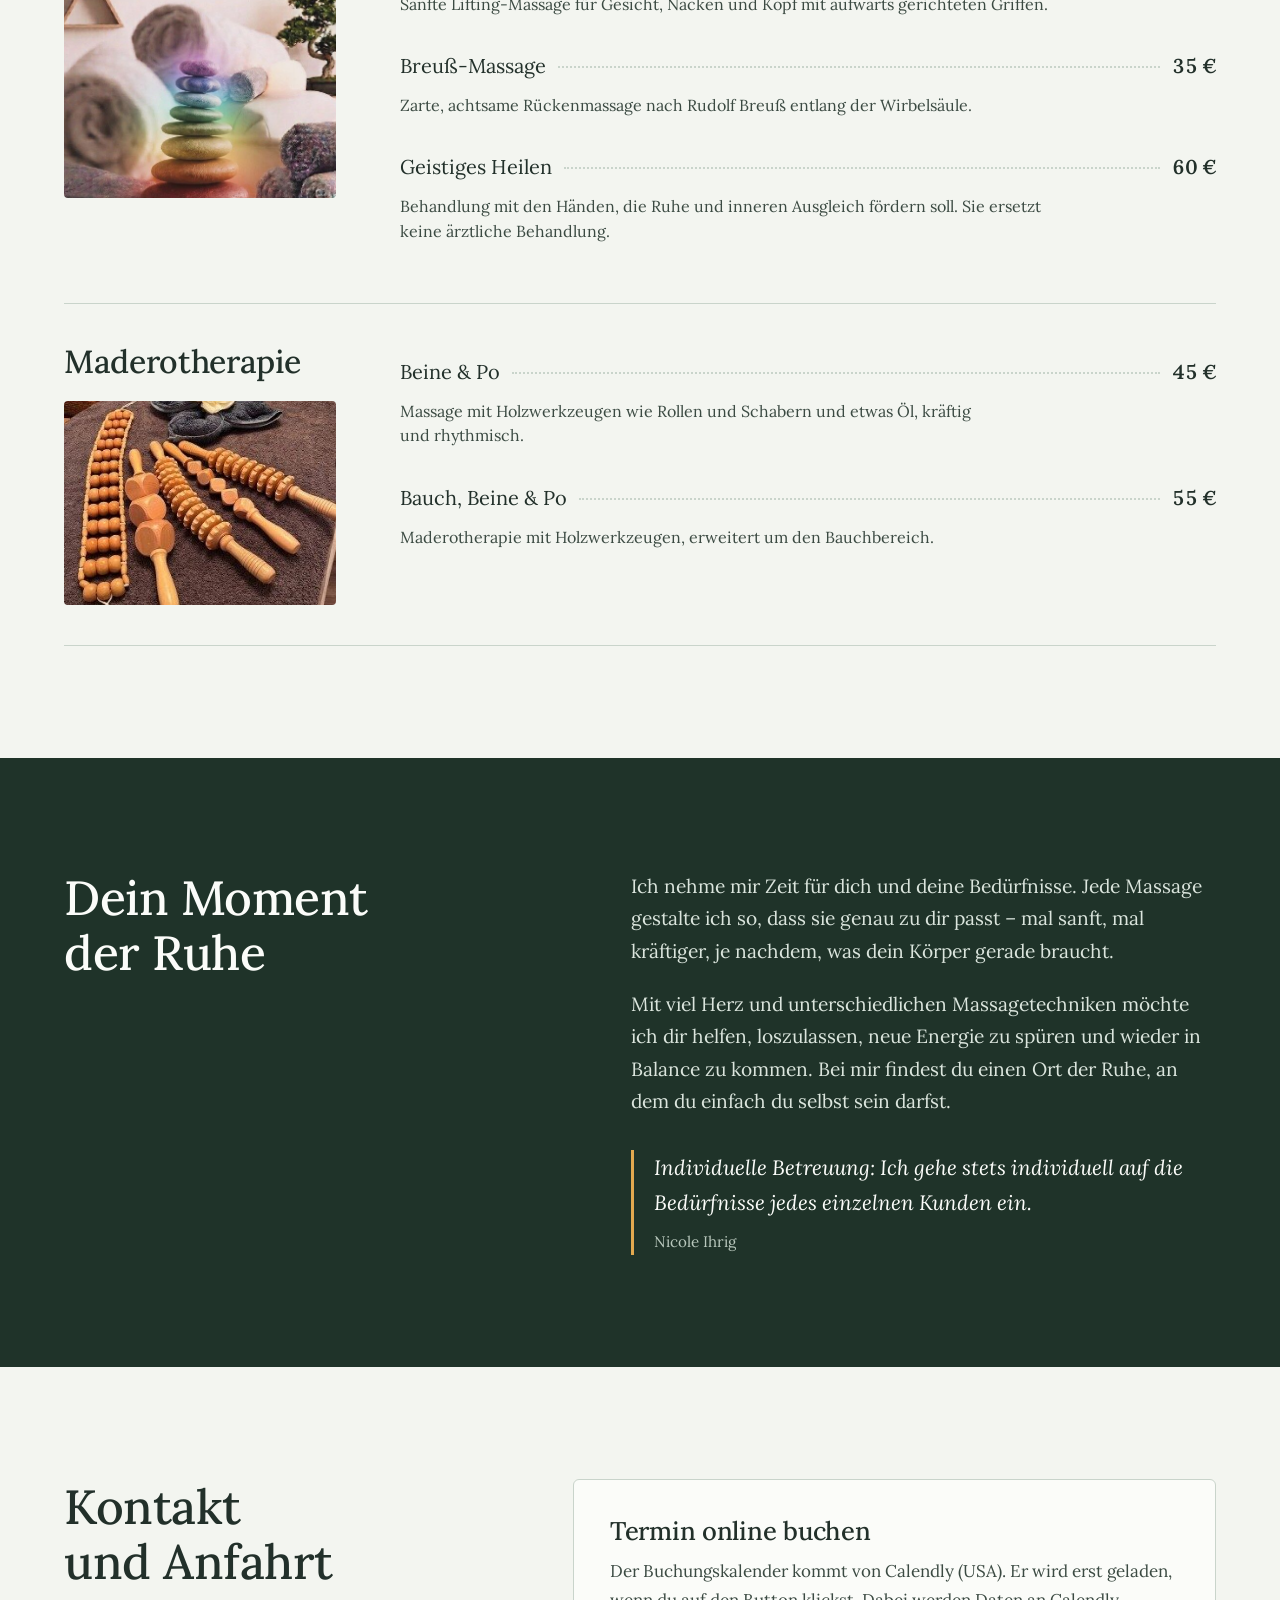
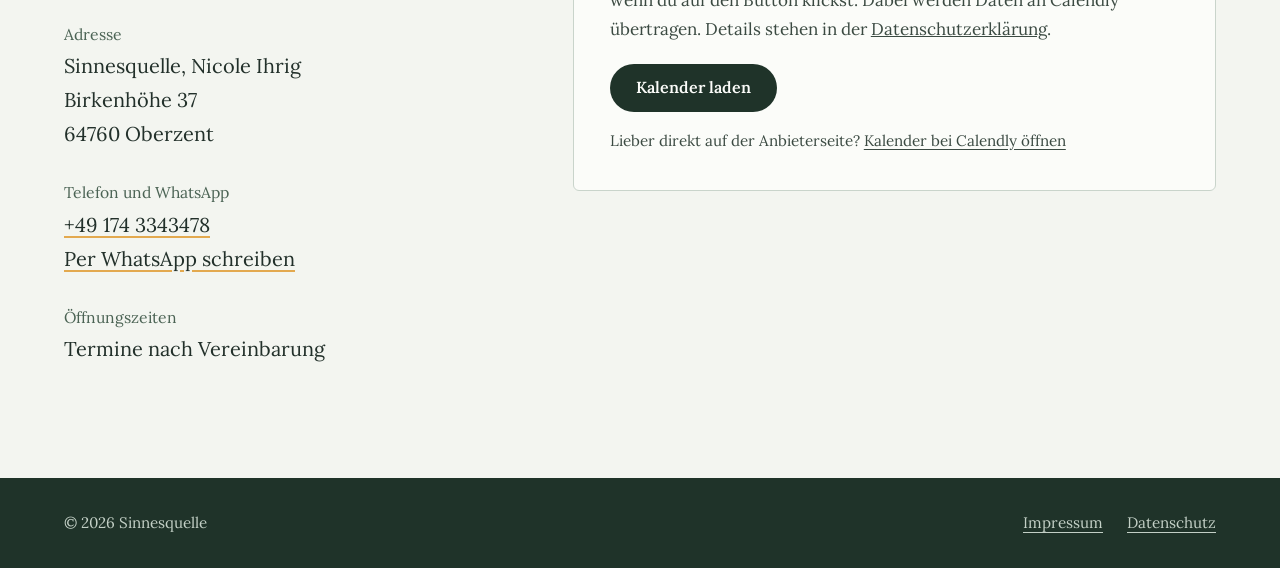
==== commit 390e3836: "Kurzbeschreibungen der Behandlungen, Telefonnummer im Impressum korrigiert Co-Authored-By: Claude So" ====
--- a/index.html
+++ b/index.html
@@ -76,6 +76,7 @@
             <div class="wrap">
                 <div class="abschnitt-kopf">
                     <h2 id="angebot-titel">Preisliste und Angebot</h2>
+                    <p>Die Dauer legst du selbst fest. Bei Beschwerden, Schwangerschaft oder Vorerkrankungen sprich mich bitte vor dem Termin an.</p>
                 </div>
 
                 <div class="gruppe">
@@ -84,10 +85,10 @@
                         <figure><img src="massage.jpg" width="617" height="447" loading="lazy" alt="Gerolltes Handtuch, brennende Kerzen und gestapelte Massagesteine."></figure>
                     </div>
                     <ul class="preise">
-                        <li><span class="name">Rücken-Nacken</span><span class="punkte" aria-hidden="true"></span><span class="preis">35&nbsp;€</span></li>
-                        <li><span class="name">Klassische Ganzkörper</span><span class="punkte" aria-hidden="true"></span><span class="preis">65&nbsp;€</span></li>
-                        <li><span class="name">Hot Stone Massage</span><span class="punkte" aria-hidden="true"></span><span class="preis">65&nbsp;€</span></li>
-                        <li><span class="name">Lomi Lomi Nui</span><span class="punkte" aria-hidden="true"></span><span class="preis">95&nbsp;€</span></li>
+                        <li><span class="name">Rücken-Nacken</span><span class="punkte" aria-hidden="true"></span><span class="preis">35&nbsp;€</span><p class="beschreibung">Klassische Massage für Rücken, Schultern und Nacken, mal sanft, mal kräftiger.</p></li>
+                        <li><span class="name">Klassische Ganzkörper</span><span class="punkte" aria-hidden="true"></span><span class="preis">65&nbsp;€</span><p class="beschreibung">Klassische Massage von Kopf bis Fuß mit Druck nach deinem Wunsch.</p></li>
+                        <li><span class="name">Hot Stone Massage</span><span class="punkte" aria-hidden="true"></span><span class="preis">65&nbsp;€</span><p class="beschreibung">Warme Basaltsteine werden auf dem Körper aufgelegt und zur Massage eingesetzt. Die Wärme fühlt sich besonders wohltuend an.</p></li>
+                        <li><span class="name">Lomi Lomi Nui</span><span class="punkte" aria-hidden="true"></span><span class="preis">95&nbsp;€</span><p class="beschreibung">Hawaiianische Massage mit warmem Öl: fließende, wellenartige Bewegungen mit Händen und Unterarmen, dazu sanftes Bewegen der Arme und Beine.</p></li>
                     </ul>
                 </div>
 
@@ -97,9 +98,9 @@
                         <figure><img src="geistigesheilen.jpg" width="579" height="415" loading="lazy" alt="Gestapelte Steine in Regenbogenfarben vor weichen Handtüchern."></figure>
                     </div>
                     <ul class="preise">
-                        <li><span class="name">Hollywood Lifting</span><span class="punkte" aria-hidden="true"></span><span class="preis">55&nbsp;€</span></li>
-                        <li><span class="name">Breuß-Massage</span><span class="punkte" aria-hidden="true"></span><span class="preis">35&nbsp;€</span></li>
-                        <li><span class="name">Geistiges Heilen</span><span class="punkte" aria-hidden="true"></span><span class="preis">60&nbsp;€</span></li>
+                        <li><span class="name">Hollywood Lifting</span><span class="punkte" aria-hidden="true"></span><span class="preis">55&nbsp;€</span><p class="beschreibung">Sanfte Lifting-Massage für Gesicht, Nacken und Kopf mit aufwärts gerichteten Griffen.</p></li>
+                        <li><span class="name">Breuß-Massage</span><span class="punkte" aria-hidden="true"></span><span class="preis">35&nbsp;€</span><p class="beschreibung">Zarte, achtsame Rückenmassage nach Rudolf Breuß entlang der Wirbelsäule.</p></li>
+                        <li><span class="name">Geistiges Heilen</span><span class="punkte" aria-hidden="true"></span><span class="preis">60&nbsp;€</span><p class="beschreibung">Behandlung mit den Händen, die Ruhe und inneren Ausgleich fördern soll. Sie ersetzt keine ärztliche Behandlung.</p></li>
                     </ul>
                 </div>
 
@@ -109,8 +110,8 @@
                         <figure><img src="madero.jpg" width="313" height="287" loading="lazy" alt="Holzwerkzeuge für die Maderotherapie auf einem Handtuch."></figure>
                     </div>
                     <ul class="preise">
-                        <li><span class="name">Beine &amp; Po</span><span class="punkte" aria-hidden="true"></span><span class="preis">45&nbsp;€</span></li>
-                        <li><span class="name">Bauch, Beine &amp; Po</span><span class="punkte" aria-hidden="true"></span><span class="preis">55&nbsp;€</span></li>
+                        <li><span class="name">Beine &amp; Po</span><span class="punkte" aria-hidden="true"></span><span class="preis">45&nbsp;€</span><p class="beschreibung">Massage mit Holzwerkzeugen wie Rollen und Schabern und etwas Öl, kräftig und rhythmisch.</p></li>
+                        <li><span class="name">Bauch, Beine &amp; Po</span><span class="punkte" aria-hidden="true"></span><span class="preis">55&nbsp;€</span><p class="beschreibung">Maderotherapie mit Holzwerkzeugen, erweitert um den Bauchbereich.</p></li>
                     </ul>
                 </div>
             </div>
--- a/styles.css
+++ b/styles.css
@@ -115,10 +115,13 @@
 .gruppe { display: grid; gap: 1.75rem; padding-block: 2.5rem; border-top: 1px solid var(--salbei-weich); }
 .gruppe:last-child { border-bottom: 1px solid var(--salbei-weich); }
 .gruppe h3 { font-size: clamp(1.5rem, 3.4vw, 2rem); margin-bottom: 1.25rem; }
+.gruppe figure { max-width: 26rem; }
 .gruppe figure img { width: 100%; aspect-ratio: 4 / 3; object-fit: cover; border-radius: 4px; }
 .preise { display: grid; gap: .15rem; align-content: start; }
 .preise li { display: flex; align-items: baseline; gap: .75rem; padding-block: .55rem; font-size: 1.15rem; }
+.preise li { flex-wrap: wrap; }
 .preise .name { flex: 0 1 auto; }
+.preise .beschreibung { flex: 0 0 100%; max-width: none; padding-right: min(10rem, 25%); font-size: 1rem; line-height: 1.55; color: #3b4a42; margin-top: -.15rem; padding-bottom: .5rem; }
 .preise .punkte { flex: 1 1 1rem; min-width: 1rem; border-bottom: 2px dotted var(--salbei-weich); transform: translateY(-.25em); }
 .preise .preis { font-weight: 600; font-variant-numeric: lining-nums tabular-nums; white-space: nowrap; }
 @media (min-width: 52rem) {
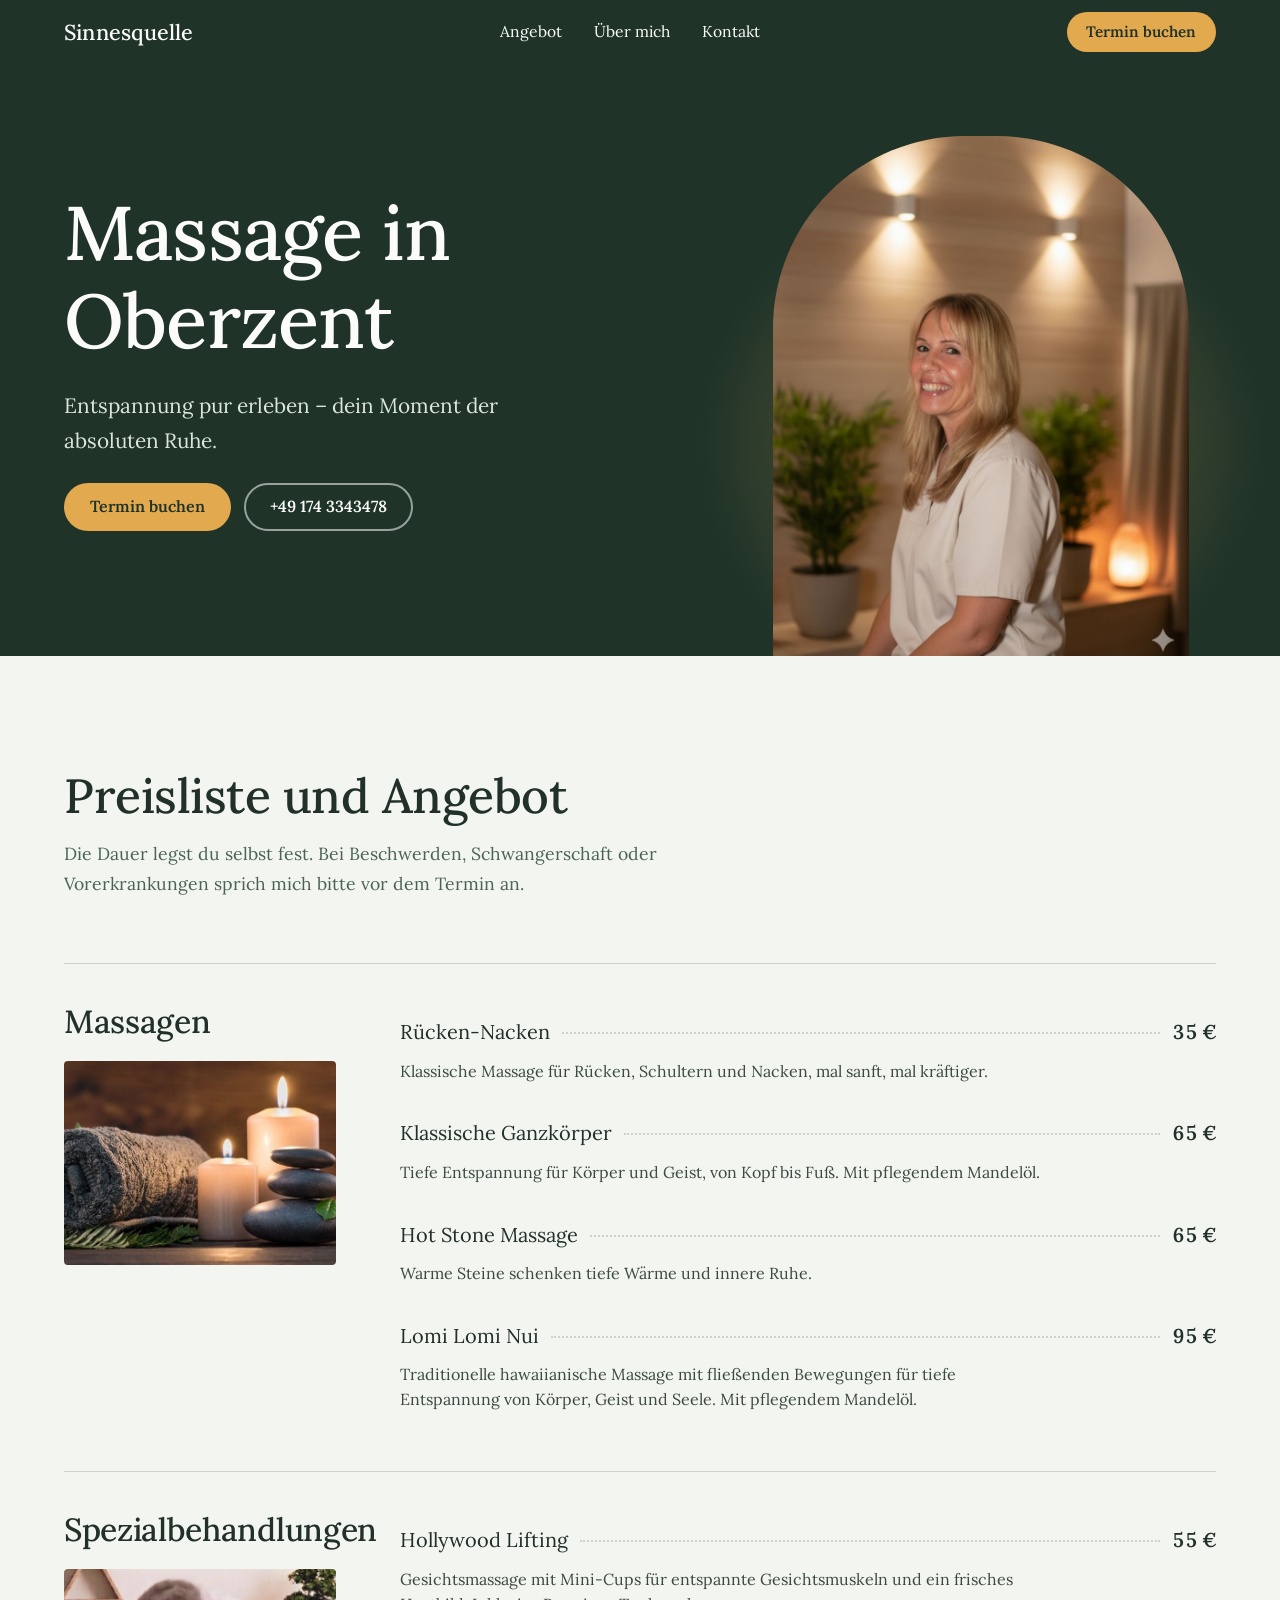
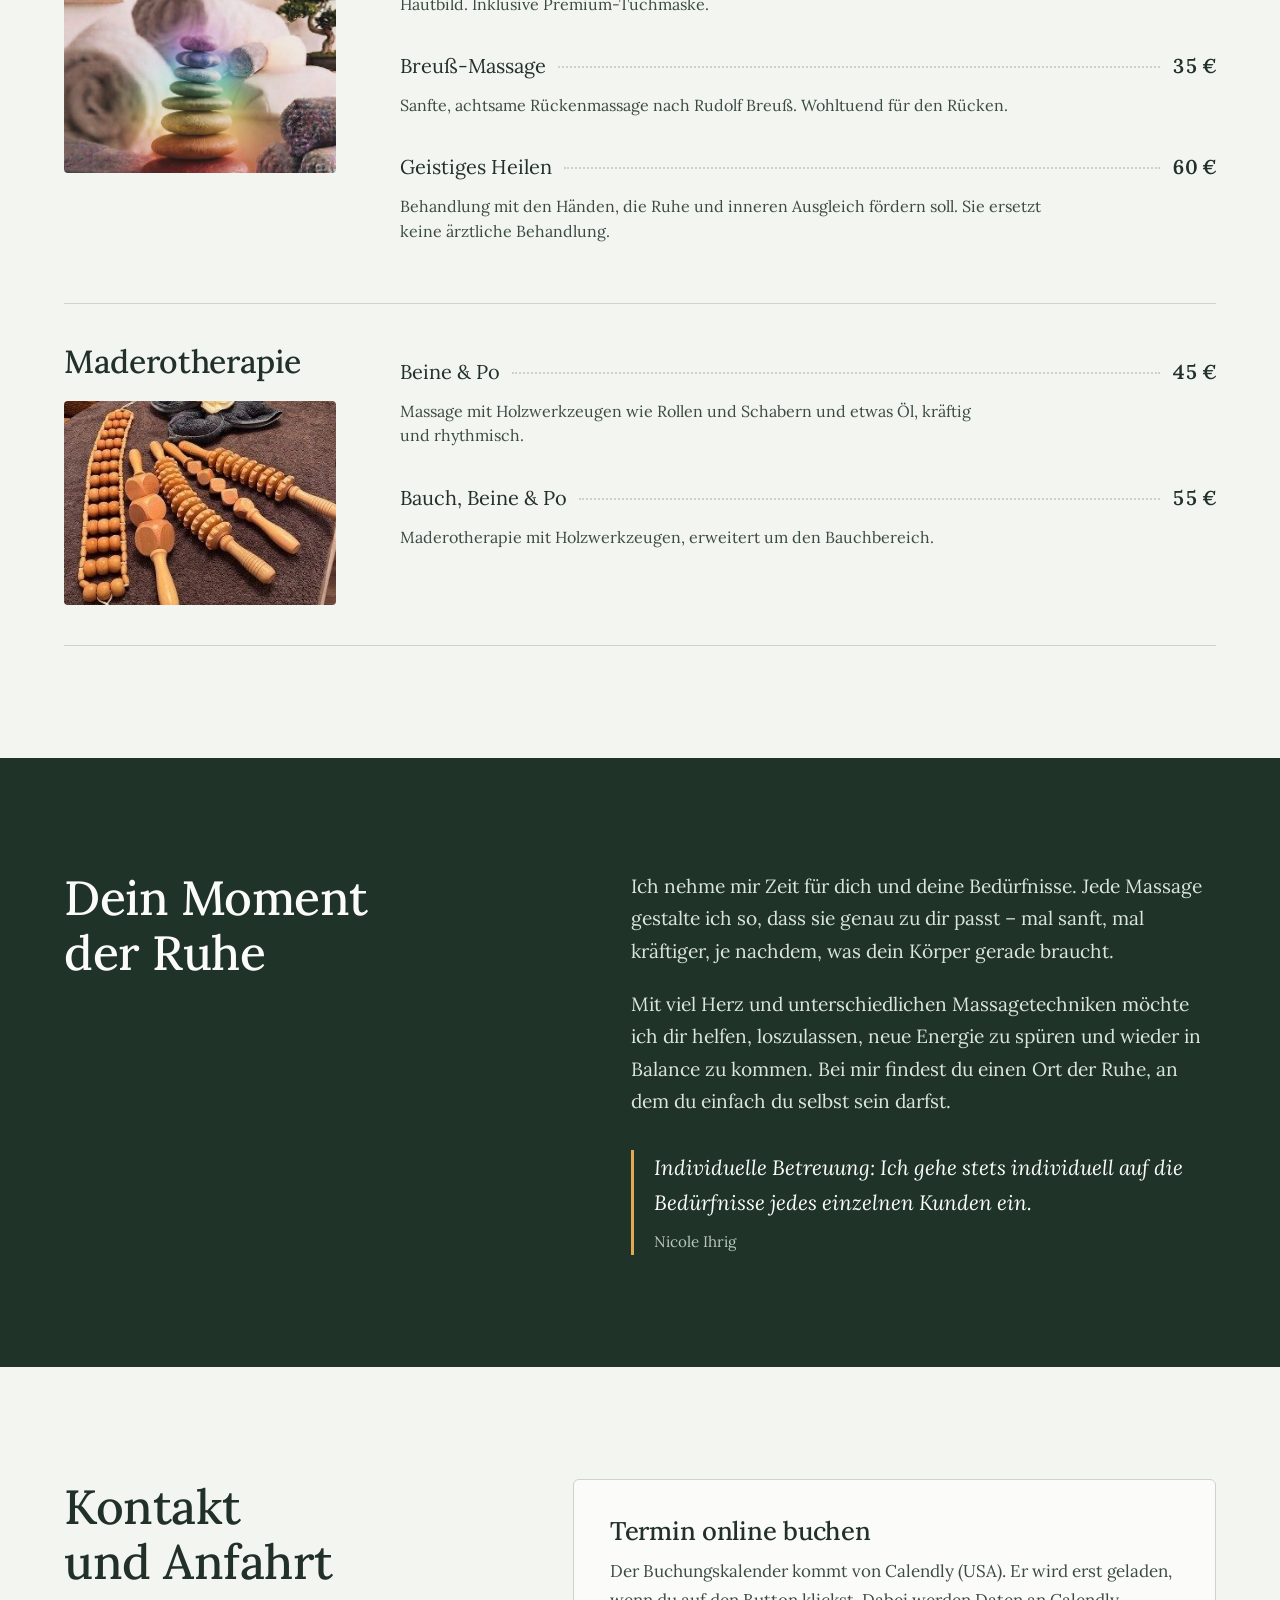
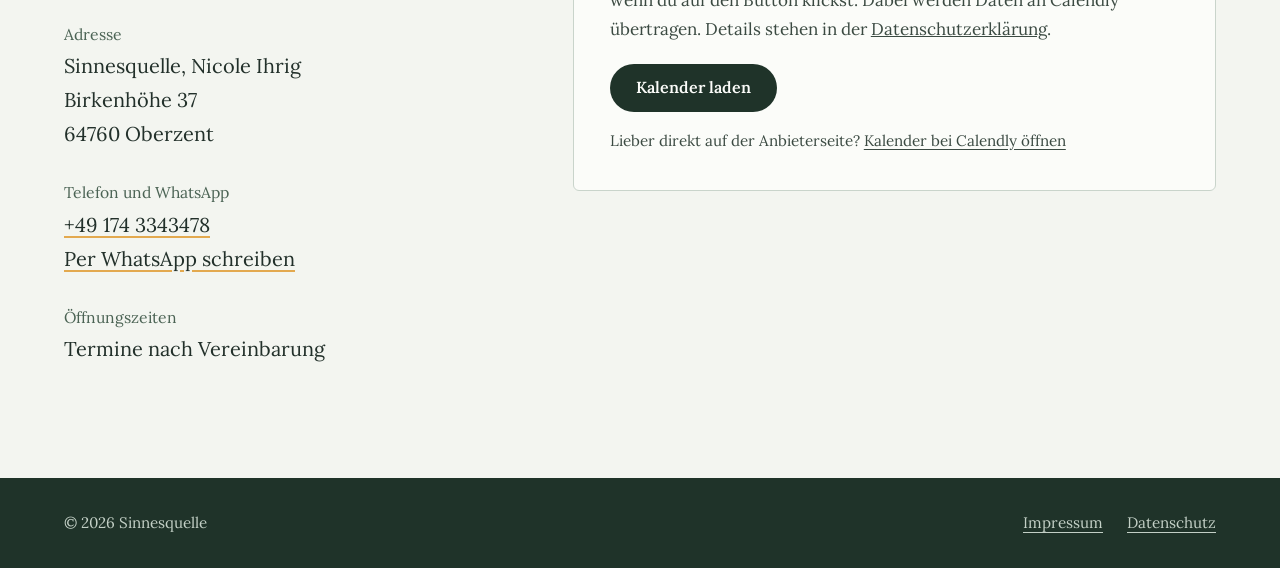
==== commit 02a30108: "Beschreibungen der Behandlungen überarbeitet (Hot Stone, Ganzkörper, Breuß, Hollywood Lifting, Lomi " ====
--- a/index.html
+++ b/index.html
@@ -86,9 +86,9 @@
                     </div>
                     <ul class="preise">
                         <li><span class="name">Rücken-Nacken</span><span class="punkte" aria-hidden="true"></span><span class="preis">35&nbsp;€</span><p class="beschreibung">Klassische Massage für Rücken, Schultern und Nacken, mal sanft, mal kräftiger.</p></li>
-                        <li><span class="name">Klassische Ganzkörper</span><span class="punkte" aria-hidden="true"></span><span class="preis">65&nbsp;€</span><p class="beschreibung">Klassische Massage von Kopf bis Fuß mit Druck nach deinem Wunsch.</p></li>
-                        <li><span class="name">Hot Stone Massage</span><span class="punkte" aria-hidden="true"></span><span class="preis">65&nbsp;€</span><p class="beschreibung">Warme Basaltsteine werden auf dem Körper aufgelegt und zur Massage eingesetzt. Die Wärme fühlt sich besonders wohltuend an.</p></li>
-                        <li><span class="name">Lomi Lomi Nui</span><span class="punkte" aria-hidden="true"></span><span class="preis">95&nbsp;€</span><p class="beschreibung">Hawaiianische Massage mit warmem Öl: fließende, wellenartige Bewegungen mit Händen und Unterarmen, dazu sanftes Bewegen der Arme und Beine.</p></li>
+                        <li><span class="name">Klassische Ganzkörper</span><span class="punkte" aria-hidden="true"></span><span class="preis">65&nbsp;€</span><p class="beschreibung">Tiefe Entspannung für Körper und Geist, von Kopf bis Fuß. Mit pflegendem Mandelöl.</p></li>
+                        <li><span class="name">Hot Stone Massage</span><span class="punkte" aria-hidden="true"></span><span class="preis">65&nbsp;€</span><p class="beschreibung">Warme Steine schenken tiefe Wärme und innere Ruhe.</p></li>
+                        <li><span class="name">Lomi Lomi Nui</span><span class="punkte" aria-hidden="true"></span><span class="preis">95&nbsp;€</span><p class="beschreibung">Traditionelle hawaiianische Massage mit fließenden Bewegungen für tiefe Entspannung von Körper, Geist und Seele. Mit pflegendem Mandelöl.</p></li>
                     </ul>
                 </div>
 
@@ -98,8 +98,8 @@
                         <figure><img src="geistigesheilen.jpg" width="579" height="415" loading="lazy" alt="Gestapelte Steine in Regenbogenfarben vor weichen Handtüchern."></figure>
                     </div>
                     <ul class="preise">
-                        <li><span class="name">Hollywood Lifting</span><span class="punkte" aria-hidden="true"></span><span class="preis">55&nbsp;€</span><p class="beschreibung">Sanfte Lifting-Massage für Gesicht, Nacken und Kopf mit aufwärts gerichteten Griffen.</p></li>
-                        <li><span class="name">Breuß-Massage</span><span class="punkte" aria-hidden="true"></span><span class="preis">35&nbsp;€</span><p class="beschreibung">Zarte, achtsame Rückenmassage nach Rudolf Breuß entlang der Wirbelsäule.</p></li>
+                        <li><span class="name">Hollywood Lifting</span><span class="punkte" aria-hidden="true"></span><span class="preis">55&nbsp;€</span><p class="beschreibung">Gesichtsmassage mit Mini-Cups für entspannte Gesichtsmuskeln und ein frisches Hautbild. Inklusive Premium-Tuchmaske.</p></li>
+                        <li><span class="name">Breuß-Massage</span><span class="punkte" aria-hidden="true"></span><span class="preis">35&nbsp;€</span><p class="beschreibung">Sanfte, achtsame Rückenmassage nach Rudolf Breuß. Wohltuend für den Rücken.</p></li>
                         <li><span class="name">Geistiges Heilen</span><span class="punkte" aria-hidden="true"></span><span class="preis">60&nbsp;€</span><p class="beschreibung">Behandlung mit den Händen, die Ruhe und inneren Ausgleich fördern soll. Sie ersetzt keine ärztliche Behandlung.</p></li>
                     </ul>
                 </div>
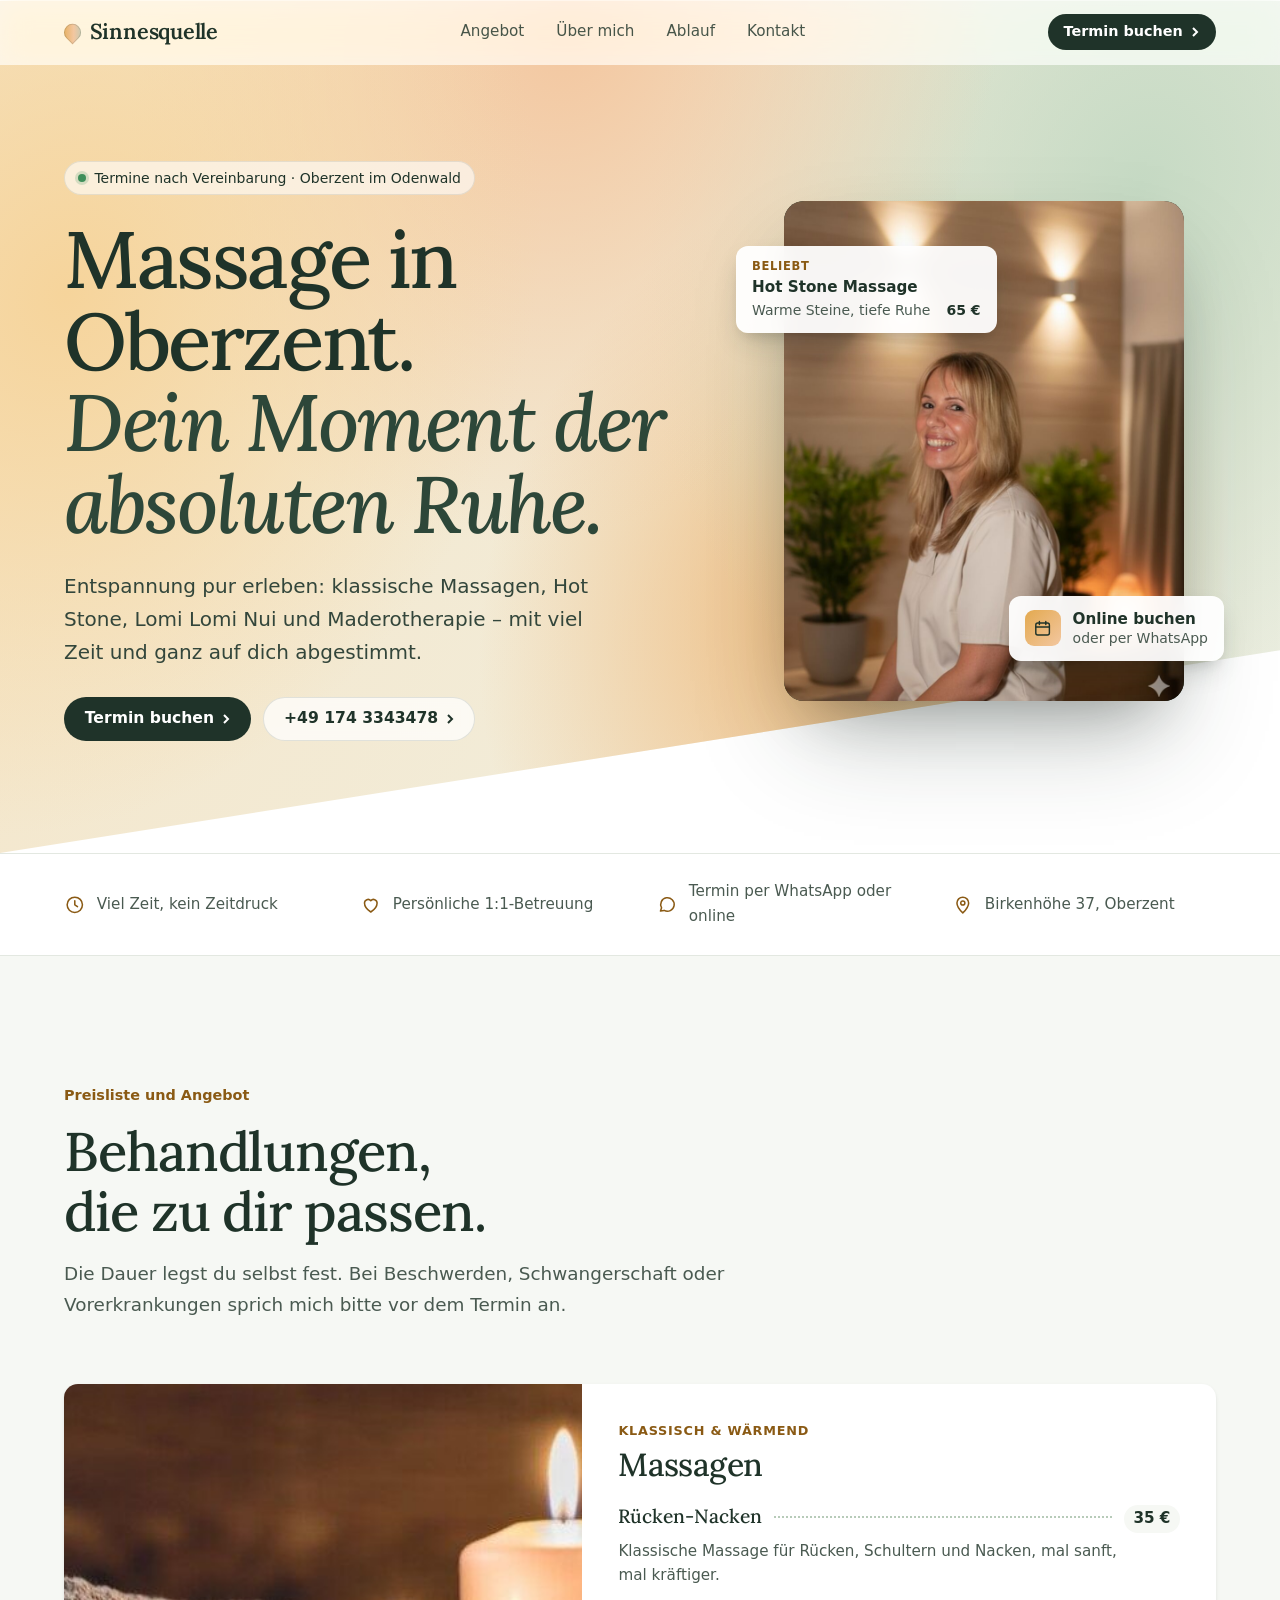
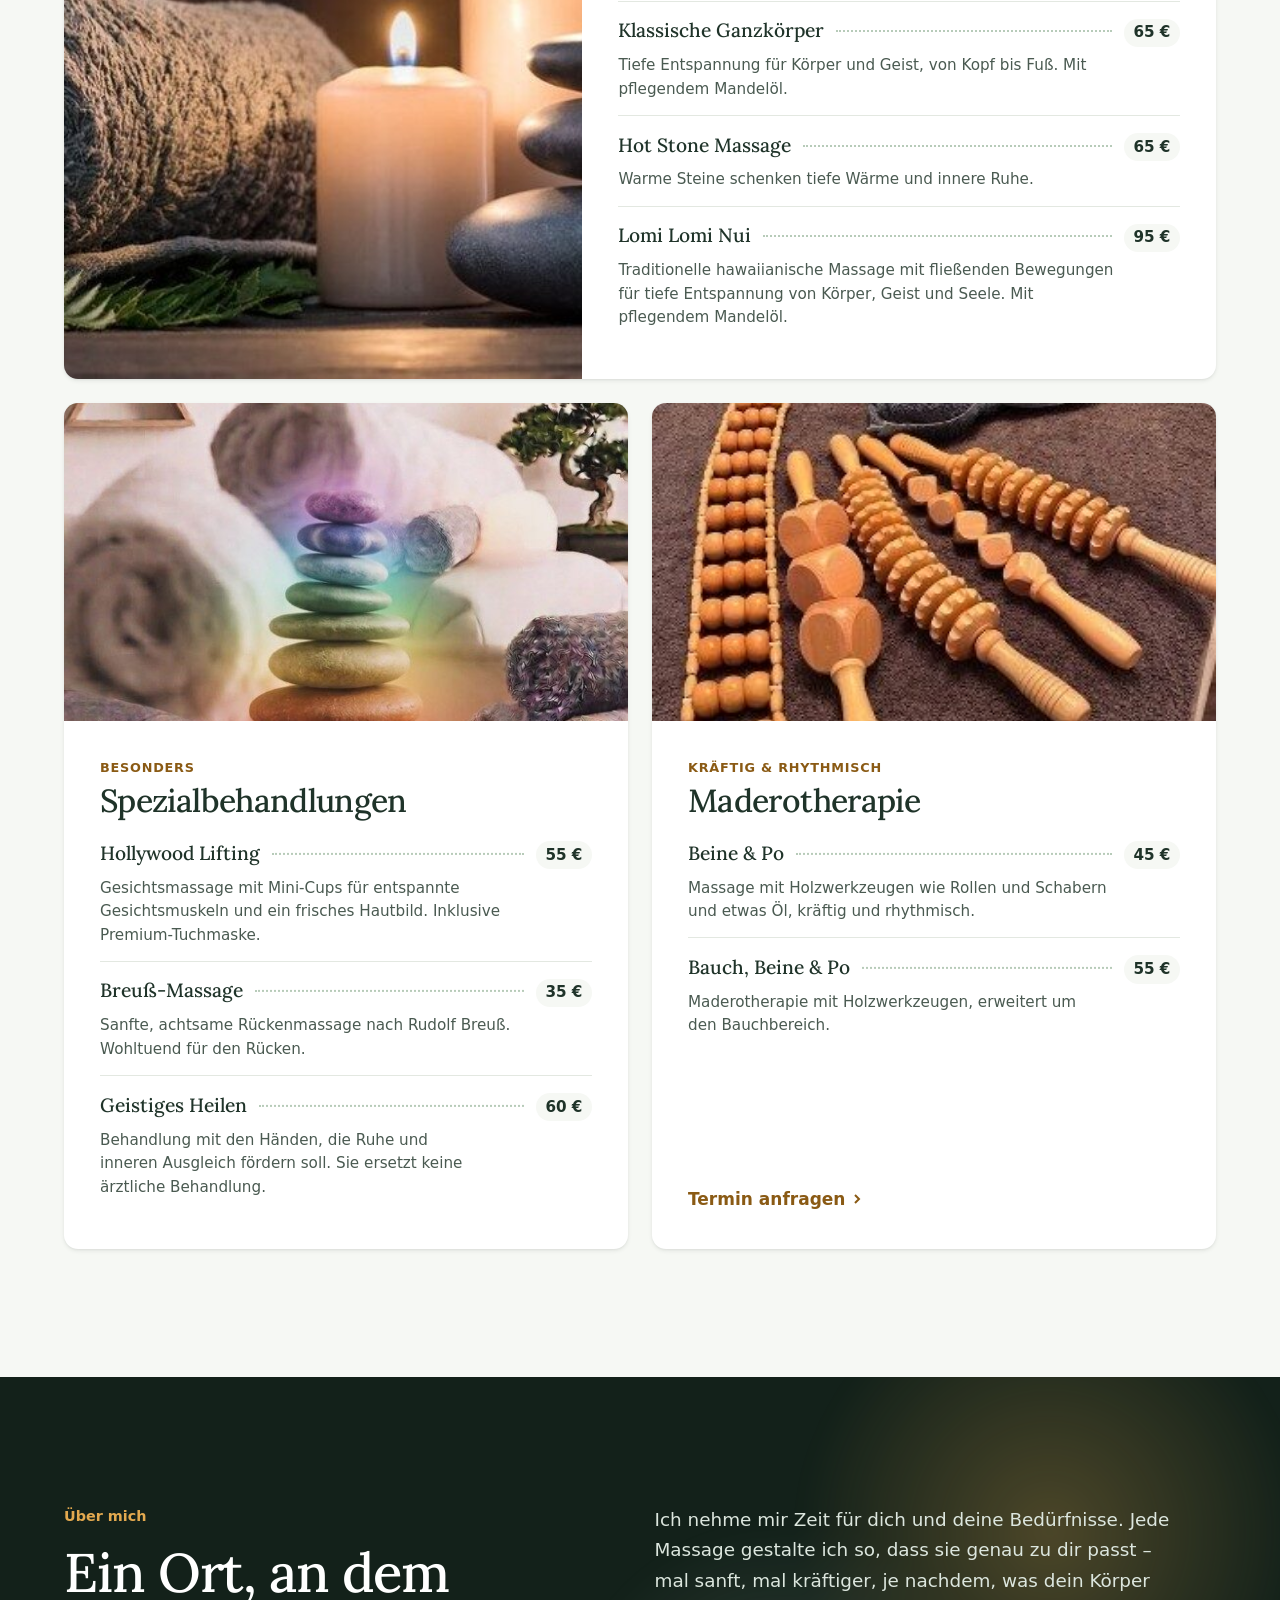
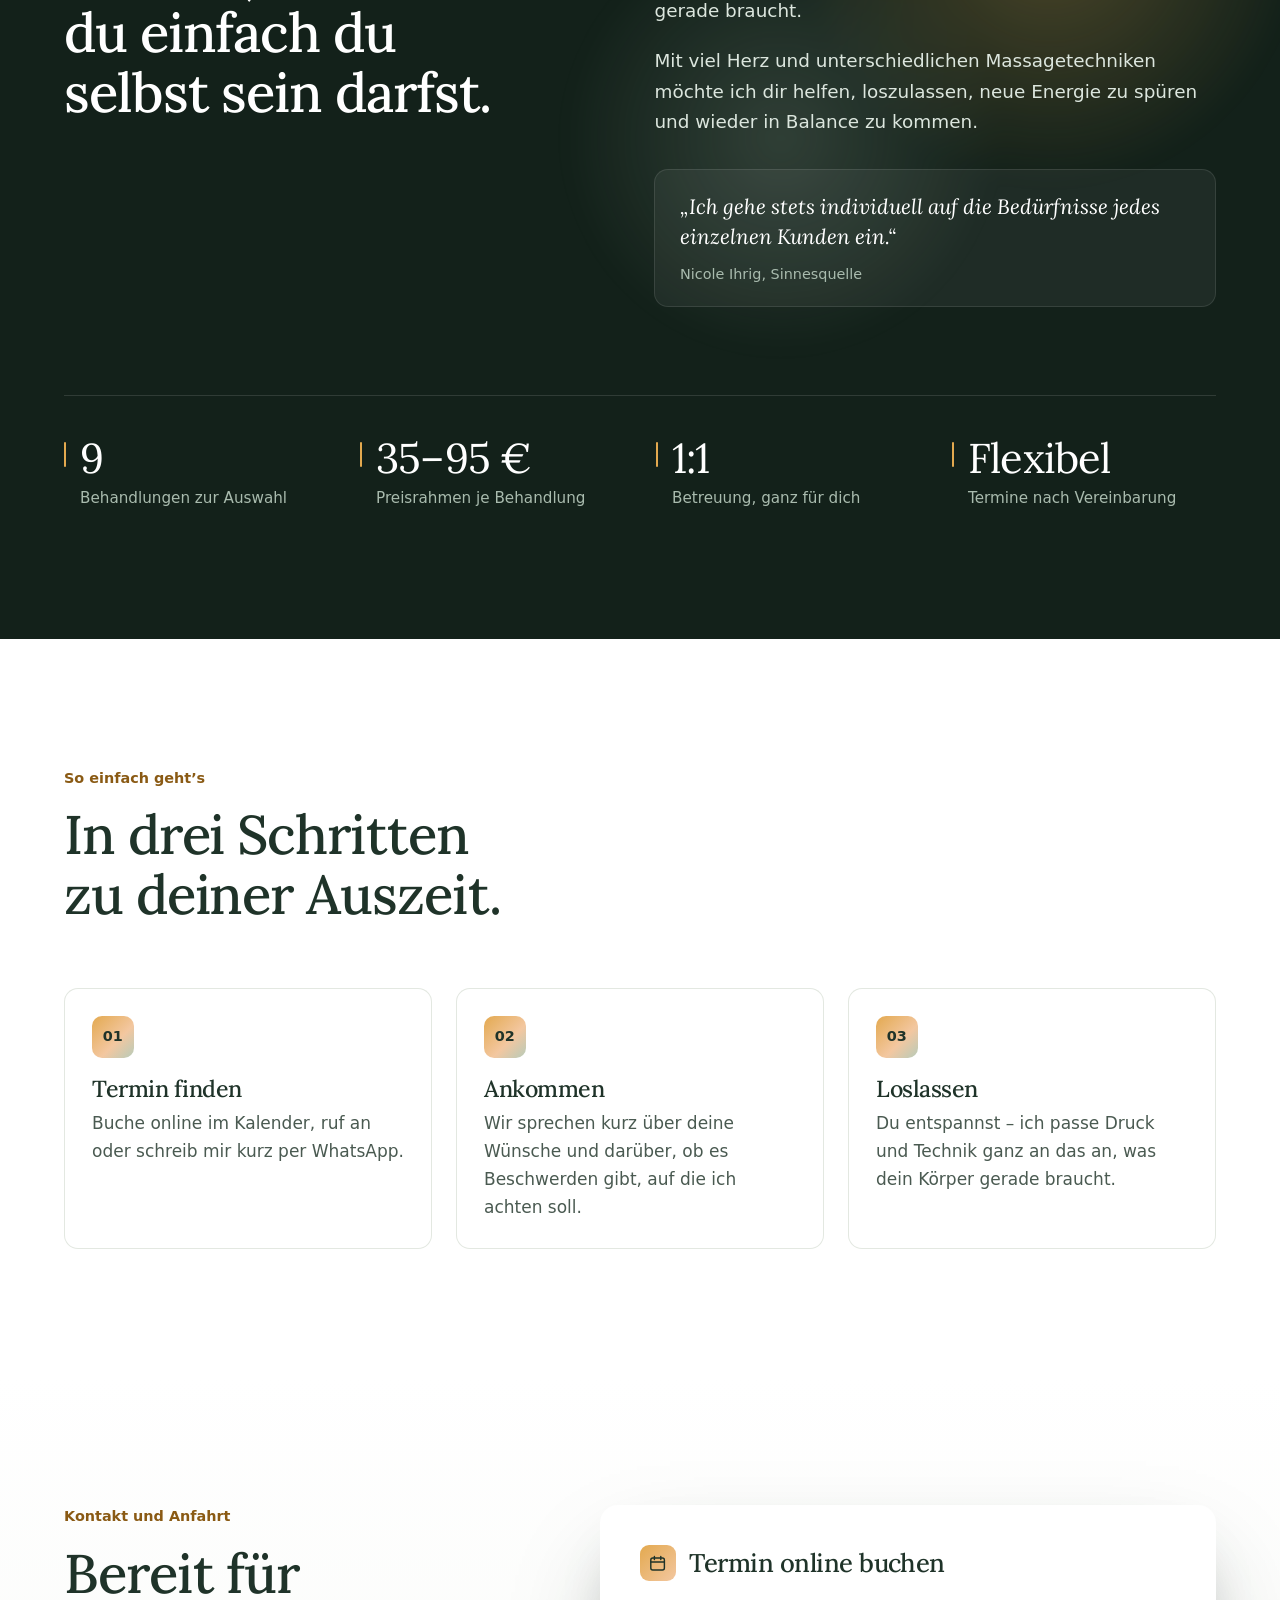
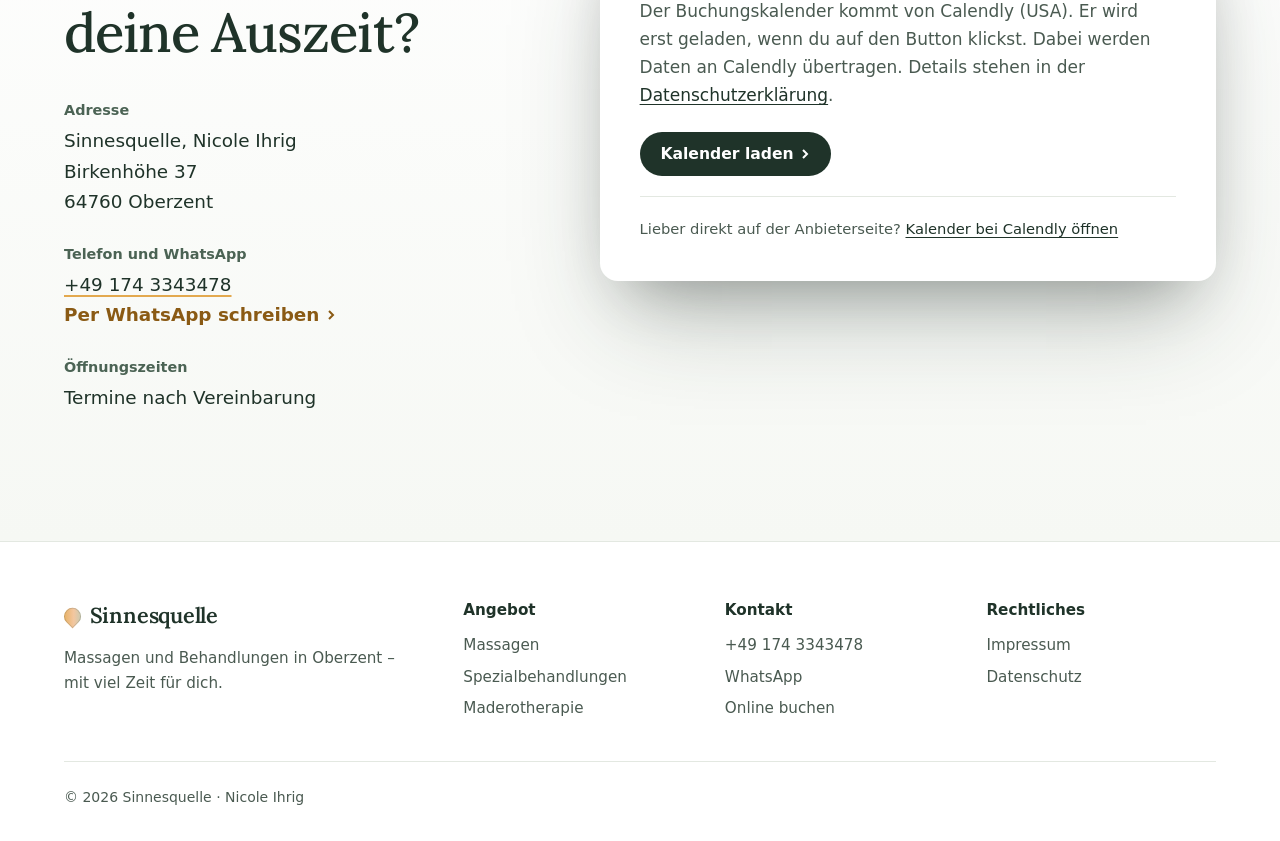
==== commit 02d52e93: "Redesign im Stil moderner Produktseiten (angelehnt an Stripe) - Hero mit schrägem, langsam fließende" ====
--- a/index.html
+++ b/index.html
@@ -43,98 +43,182 @@
 <body>
     <a class="skip" href="#inhalt">Zum Inhalt springen</a>
 
+    <!-- Wiederverwendbarer Pfeil (Linie erscheint beim Hover, Spitze rückt nach rechts) -->
+    <svg width="0" height="0" style="position:absolute" aria-hidden="true">
+        <symbol id="pfeil" viewBox="0 0 10 10"><path class="pfeil-linie" d="M0 5h7"/><path class="pfeil-spitze" d="M1 1l4 4-4 4"/></symbol>
+    </svg>
+
     <header class="kopf">
         <div class="wrap">
-            <a class="marke" href="#top" aria-label="Sinnesquelle, zum Seitenanfang">Sinnesquelle</a>
+            <a class="marke" href="#top" aria-label="Sinnesquelle, zum Seitenanfang">
+                <span class="marke-zeichen" aria-hidden="true"></span>Sinnesquelle
+            </a>
             <nav class="nav" aria-label="Hauptmenü">
                 <a href="#angebot">Angebot</a>
                 <a href="#ueber-mich">Über mich</a>
+                <a href="#ablauf">Ablauf</a>
                 <a href="#kontakt">Kontakt</a>
             </nav>
-            <a class="btn btn-kerze" href="#buchung">Termin buchen</a>
+            <a class="btn btn-dunkel btn-klein" href="#buchung">Termin buchen <svg class="pfeil"><use href="#pfeil"/></svg></a>
         </div>
     </header>
 
     <main id="inhalt">
+        <!-- ============ HERO ============ -->
         <section class="hero" id="top">
-            <div class="wrap">
+            <div class="verlauf" aria-hidden="true"><div class="verlauf-farben"></div></div>
+            <div class="wrap hero-raster">
                 <div class="hero-text">
-                    <h1>Massage in Oberzent</h1>
-                    <p class="hero-lead">Entspannung pur erleben – dein Moment der absoluten Ruhe.</p>
+                    <p class="hero-hinweis"><span class="punkt" aria-hidden="true"></span>Termine nach Vereinbarung · Oberzent im Odenwald</p>
+                    <h1>Massage in Oberzent. <em>Dein Moment der absoluten Ruhe.</em></h1>
+                    <p class="hero-lead">Entspannung pur erleben: klassische Massagen, Hot Stone, Lomi Lomi Nui und Maderotherapie – mit viel Zeit und ganz auf dich abgestimmt.</p>
                     <div class="hero-aktionen">
-                        <a class="btn btn-kerze" href="#buchung">Termin buchen</a>
-                        <a class="btn btn-linie" href="tel:+491743343478">+49 174 3343478</a>
-                    </div>
-                </div>
-                <div class="hero-foto">
-                    <img src="nicole.jpg" width="900" height="1157" alt="Nicole Ihrig lächelt im warm beleuchteten Behandlungsraum der Sinnesquelle.">
-                </div>
-            </div>
-        </section>
-
+                        <a class="btn btn-dunkel" href="#buchung">Termin buchen <svg class="pfeil"><use href="#pfeil"/></svg></a>
+                        <a class="btn btn-hell" href="tel:+491743343478">+49 174 3343478 <svg class="pfeil"><use href="#pfeil"/></svg></a>
+                    </div>
+                </div>
+
+                <div class="hero-buehne">
+                    <figure class="hero-foto">
+                        <img src="nicole.jpg" width="900" height="1157" alt="Nicole Ihrig lächelt im warm beleuchteten Behandlungsraum der Sinnesquelle.">
+                    </figure>
+                    <div class="schwebekarte karte-oben" aria-hidden="true">
+                        <span class="karte-label">Beliebt</span>
+                        <strong>Hot Stone Massage</strong>
+                        <span class="karte-zeile">Warme Steine, tiefe Ruhe <b>65 €</b></span>
+                    </div>
+                    <div class="schwebekarte karte-unten" aria-hidden="true">
+                        <span class="karte-icon"><svg viewBox="0 0 24 24"><rect x="3.5" y="5" width="17" height="15" rx="2.5"/><path d="M3.5 10h17M8 3v4M16 3v4"/></svg></span>
+                        <span><strong>Online buchen</strong><span class="karte-zeile">oder per WhatsApp</span></span>
+                    </div>
+                </div>
+            </div>
+        </section>
+
+        <!-- ============ FAKTEN-LEISTE ============ -->
+        <section class="fakten" aria-label="Auf einen Blick">
+            <ul class="wrap fakten-liste">
+                <li><svg viewBox="0 0 24 24" aria-hidden="true"><circle cx="12" cy="12" r="8.5"/><path d="M12 7.5V12l3 2"/></svg>Viel Zeit, kein Zeitdruck</li>
+                <li><svg viewBox="0 0 24 24" aria-hidden="true"><path d="M12 20s-7-4.4-7-10a4 4 0 0 1 7-2.6A4 4 0 0 1 19 10c0 5.6-7 10-7 10z"/></svg>Persönliche 1:1-Betreuung</li>
+                <li><svg viewBox="0 0 24 24" aria-hidden="true"><path d="M5 19l1.2-3.6A7.5 7.5 0 1 1 9 18.2z"/></svg>Termin per WhatsApp oder online</li>
+                <li><svg viewBox="0 0 24 24" aria-hidden="true"><path d="M12 21s-6.5-6-6.5-11a6.5 6.5 0 0 1 13 0c0 5-6.5 11-6.5 11z"/><circle cx="12" cy="10" r="2.3"/></svg>Birkenhöhe 37, Oberzent</li>
+            </ul>
+        </section>
+
+        <!-- ============ ANGEBOT (BENTO) ============ -->
         <section class="abschnitt" id="angebot" aria-labelledby="angebot-titel">
             <div class="wrap">
-                <div class="abschnitt-kopf">
-                    <h2 id="angebot-titel">Preisliste und Angebot</h2>
+                <div class="abschnitt-kopf zeige">
+                    <p class="eyebrow">Preisliste und Angebot</p>
+                    <h2 id="angebot-titel">Behandlungen, die zu dir passen.</h2>
                     <p>Die Dauer legst du selbst fest. Bei Beschwerden, Schwangerschaft oder Vorerkrankungen sprich mich bitte vor dem Termin an.</p>
                 </div>
 
-                <div class="gruppe">
-                    <div class="gruppe-links">
-                        <h3>Massagen</h3>
-                        <figure><img src="massage.jpg" width="617" height="447" loading="lazy" alt="Gerolltes Handtuch, brennende Kerzen und gestapelte Massagesteine."></figure>
-                    </div>
-                    <ul class="preise">
-                        <li><span class="name">Rücken-Nacken</span><span class="punkte" aria-hidden="true"></span><span class="preis">35&nbsp;€</span><p class="beschreibung">Klassische Massage für Rücken, Schultern und Nacken, mal sanft, mal kräftiger.</p></li>
-                        <li><span class="name">Klassische Ganzkörper</span><span class="punkte" aria-hidden="true"></span><span class="preis">65&nbsp;€</span><p class="beschreibung">Tiefe Entspannung für Körper und Geist, von Kopf bis Fuß. Mit pflegendem Mandelöl.</p></li>
-                        <li><span class="name">Hot Stone Massage</span><span class="punkte" aria-hidden="true"></span><span class="preis">65&nbsp;€</span><p class="beschreibung">Warme Steine schenken tiefe Wärme und innere Ruhe.</p></li>
-                        <li><span class="name">Lomi Lomi Nui</span><span class="punkte" aria-hidden="true"></span><span class="preis">95&nbsp;€</span><p class="beschreibung">Traditionelle hawaiianische Massage mit fließenden Bewegungen für tiefe Entspannung von Körper, Geist und Seele. Mit pflegendem Mandelöl.</p></li>
-                    </ul>
-                </div>
-
-                <div class="gruppe">
-                    <div class="gruppe-links">
-                        <h3>Spezialbehandlungen</h3>
-                        <figure><img src="geistigesheilen.jpg" width="579" height="415" loading="lazy" alt="Gestapelte Steine in Regenbogenfarben vor weichen Handtüchern."></figure>
-                    </div>
-                    <ul class="preise">
-                        <li><span class="name">Hollywood Lifting</span><span class="punkte" aria-hidden="true"></span><span class="preis">55&nbsp;€</span><p class="beschreibung">Gesichtsmassage mit Mini-Cups für entspannte Gesichtsmuskeln und ein frisches Hautbild. Inklusive Premium-Tuchmaske.</p></li>
-                        <li><span class="name">Breuß-Massage</span><span class="punkte" aria-hidden="true"></span><span class="preis">35&nbsp;€</span><p class="beschreibung">Sanfte, achtsame Rückenmassage nach Rudolf Breuß. Wohltuend für den Rücken.</p></li>
-                        <li><span class="name">Geistiges Heilen</span><span class="punkte" aria-hidden="true"></span><span class="preis">60&nbsp;€</span><p class="beschreibung">Behandlung mit den Händen, die Ruhe und inneren Ausgleich fördern soll. Sie ersetzt keine ärztliche Behandlung.</p></li>
-                    </ul>
-                </div>
-
-                <div class="gruppe">
-                    <div class="gruppe-links">
-                        <h3>Maderotherapie</h3>
-                        <figure><img src="madero.jpg" width="313" height="287" loading="lazy" alt="Holzwerkzeuge für die Maderotherapie auf einem Handtuch."></figure>
-                    </div>
-                    <ul class="preise">
-                        <li><span class="name">Beine &amp; Po</span><span class="punkte" aria-hidden="true"></span><span class="preis">45&nbsp;€</span><p class="beschreibung">Massage mit Holzwerkzeugen wie Rollen und Schabern und etwas Öl, kräftig und rhythmisch.</p></li>
-                        <li><span class="name">Bauch, Beine &amp; Po</span><span class="punkte" aria-hidden="true"></span><span class="preis">55&nbsp;€</span><p class="beschreibung">Maderotherapie mit Holzwerkzeugen, erweitert um den Bauchbereich.</p></li>
-                    </ul>
-                </div>
-            </div>
-        </section>
-
-        <section class="abschnitt ueber" id="ueber-mich" aria-labelledby="ueber-titel">
+                <div class="bento">
+                    <article class="karte karte-breit zeige">
+                        <figure class="karte-bild"><img src="massage.jpg" width="617" height="447" loading="lazy" alt="Gerolltes Handtuch, brennende Kerzen und gestapelte Massagesteine."></figure>
+                        <div class="karte-inhalt">
+                            <p class="karte-kategorie">Klassisch &amp; wärmend</p>
+                            <h3>Massagen</h3>
+                            <ul class="preise">
+                                <li><span class="name">Rücken-Nacken</span><span class="punkte" aria-hidden="true"></span><span class="preis">35&nbsp;€</span><p class="beschreibung">Klassische Massage für Rücken, Schultern und Nacken, mal sanft, mal kräftiger.</p></li>
+                                <li><span class="name">Klassische Ganzkörper</span><span class="punkte" aria-hidden="true"></span><span class="preis">65&nbsp;€</span><p class="beschreibung">Tiefe Entspannung für Körper und Geist, von Kopf bis Fuß. Mit pflegendem Mandelöl.</p></li>
+                                <li><span class="name">Hot Stone Massage</span><span class="punkte" aria-hidden="true"></span><span class="preis">65&nbsp;€</span><p class="beschreibung">Warme Steine schenken tiefe Wärme und innere Ruhe.</p></li>
+                                <li><span class="name">Lomi Lomi Nui</span><span class="punkte" aria-hidden="true"></span><span class="preis">95&nbsp;€</span><p class="beschreibung">Traditionelle hawaiianische Massage mit fließenden Bewegungen für tiefe Entspannung von Körper, Geist und Seele. Mit pflegendem Mandelöl.</p></li>
+                            </ul>
+                        </div>
+                    </article>
+
+                    <article class="karte zeige">
+                        <figure class="karte-bild"><img src="geistigesheilen.jpg" width="579" height="415" loading="lazy" alt="Gestapelte Steine in Regenbogenfarben vor weichen Handtüchern."></figure>
+                        <div class="karte-inhalt">
+                            <p class="karte-kategorie">Besonders</p>
+                            <h3>Spezialbehandlungen</h3>
+                            <ul class="preise">
+                                <li><span class="name">Hollywood Lifting</span><span class="punkte" aria-hidden="true"></span><span class="preis">55&nbsp;€</span><p class="beschreibung">Gesichtsmassage mit Mini-Cups für entspannte Gesichtsmuskeln und ein frisches Hautbild. Inklusive Premium-Tuchmaske.</p></li>
+                                <li><span class="name">Breuß-Massage</span><span class="punkte" aria-hidden="true"></span><span class="preis">35&nbsp;€</span><p class="beschreibung">Sanfte, achtsame Rückenmassage nach Rudolf Breuß. Wohltuend für den Rücken.</p></li>
+                                <li><span class="name">Geistiges Heilen</span><span class="punkte" aria-hidden="true"></span><span class="preis">60&nbsp;€</span><p class="beschreibung">Behandlung mit den Händen, die Ruhe und inneren Ausgleich fördern soll. Sie ersetzt keine ärztliche Behandlung.</p></li>
+                            </ul>
+                        </div>
+                    </article>
+
+                    <article class="karte zeige">
+                        <figure class="karte-bild"><img src="madero.jpg" width="313" height="287" loading="lazy" alt="Holzwerkzeuge für die Maderotherapie auf einem Handtuch."></figure>
+                        <div class="karte-inhalt">
+                            <p class="karte-kategorie">Kräftig &amp; rhythmisch</p>
+                            <h3>Maderotherapie</h3>
+                            <ul class="preise">
+                                <li><span class="name">Beine &amp; Po</span><span class="punkte" aria-hidden="true"></span><span class="preis">45&nbsp;€</span><p class="beschreibung">Massage mit Holzwerkzeugen wie Rollen und Schabern und etwas Öl, kräftig und rhythmisch.</p></li>
+                                <li><span class="name">Bauch, Beine &amp; Po</span><span class="punkte" aria-hidden="true"></span><span class="preis">55&nbsp;€</span><p class="beschreibung">Maderotherapie mit Holzwerkzeugen, erweitert um den Bauchbereich.</p></li>
+                            </ul>
+                            <a class="textlink" href="#buchung">Termin anfragen <svg class="pfeil"><use href="#pfeil"/></svg></a>
+                        </div>
+                    </article>
+                </div>
+            </div>
+        </section>
+
+        <!-- ============ ÜBER MICH (DUNKEL) ============ -->
+        <section class="abschnitt dunkel" id="ueber-mich" aria-labelledby="ueber-titel">
+            <div class="dunkel-glanz" aria-hidden="true"></div>
             <div class="wrap">
-                <h2 id="ueber-titel">Dein Moment der Ruhe</h2>
-                <div class="ueber-text">
-                    <p>Ich nehme mir Zeit für dich und deine Bedürfnisse. Jede Massage gestalte ich so, dass sie genau zu dir passt – mal sanft, mal kräftiger, je nachdem, was dein Körper gerade braucht.</p>
-                    <p>Mit viel Herz und unterschiedlichen Massagetechniken möchte ich dir helfen, loszulassen, neue Energie zu spüren und wieder in Balance zu kommen. Bei mir findest du einen Ort der Ruhe, an dem du einfach du selbst sein darfst.</p>
-                    <blockquote>
-                        Individuelle Betreuung: Ich gehe stets individuell auf die Bedürfnisse jedes einzelnen Kunden ein.
-                        <cite>Nicole Ihrig</cite>
-                    </blockquote>
-                </div>
-            </div>
-        </section>
-
-        <section class="abschnitt" id="kontakt" aria-labelledby="kontakt-titel">
+                <div class="ueber-raster">
+                    <div class="zeige">
+                        <p class="eyebrow">Über mich</p>
+                        <h2 id="ueber-titel">Ein Ort, an dem du einfach du selbst sein darfst.</h2>
+                    </div>
+                    <div class="ueber-text zeige">
+                        <p>Ich nehme mir Zeit für dich und deine Bedürfnisse. Jede Massage gestalte ich so, dass sie genau zu dir passt – mal sanft, mal kräftiger, je nachdem, was dein Körper gerade braucht.</p>
+                        <p>Mit viel Herz und unterschiedlichen Massagetechniken möchte ich dir helfen, loszulassen, neue Energie zu spüren und wieder in Balance zu kommen.</p>
+                        <blockquote>
+                            „Ich gehe stets individuell auf die Bedürfnisse jedes einzelnen Kunden ein.“
+                            <cite>Nicole Ihrig, Sinnesquelle</cite>
+                        </blockquote>
+                    </div>
+                </div>
+
+                <dl class="kennzahlen zeige">
+                    <div><dt>Behandlungen zur Auswahl</dt><dd>9</dd></div>
+                    <div><dt>Preisrahmen je Behandlung</dt><dd>35–95&nbsp;€</dd></div>
+                    <div><dt>Betreuung, ganz für dich</dt><dd>1:1</dd></div>
+                    <div><dt>Termine nach Vereinbarung</dt><dd>Flexibel</dd></div>
+                </dl>
+            </div>
+        </section>
+
+        <!-- ============ ABLAUF ============ -->
+        <section class="abschnitt" id="ablauf" aria-labelledby="ablauf-titel">
+            <div class="wrap">
+                <div class="abschnitt-kopf zeige">
+                    <p class="eyebrow">So einfach geht’s</p>
+                    <h2 id="ablauf-titel">In drei Schritten zu deiner Auszeit.</h2>
+                </div>
+                <ol class="schritte">
+                    <li class="zeige">
+                        <span class="schritt-nr">01</span>
+                        <h3>Termin finden</h3>
+                        <p>Buche online im Kalender, ruf an oder schreib mir kurz per WhatsApp.</p>
+                    </li>
+                    <li class="zeige">
+                        <span class="schritt-nr">02</span>
+                        <h3>Ankommen</h3>
+                        <p>Wir sprechen kurz über deine Wünsche und darüber, ob es Beschwerden gibt, auf die ich achten soll.</p>
+                    </li>
+                    <li class="zeige">
+                        <span class="schritt-nr">03</span>
+                        <h3>Loslassen</h3>
+                        <p>Du entspannst – ich passe Druck und Technik ganz an das an, was dein Körper gerade braucht.</p>
+                    </li>
+                </ol>
+            </div>
+        </section>
+
+        <!-- ============ KONTAKT & BUCHUNG ============ -->
+        <section class="abschnitt kontakt" id="kontakt" aria-labelledby="kontakt-titel">
             <div class="wrap kontakt-raster">
-                <div>
-                    <h2 id="kontakt-titel">Kontakt und Anfahrt</h2>
+                <div class="zeige">
+                    <p class="eyebrow">Kontakt und Anfahrt</p>
+                    <h2 id="kontakt-titel">Bereit für deine Auszeit?</h2>
                     <dl class="kontakt-liste">
                         <div>
                             <dt>Adresse</dt>
@@ -142,7 +226,7 @@
                         </div>
                         <div>
                             <dt>Telefon und WhatsApp</dt>
-                            <dd><a href="tel:+491743343478">+49 174 3343478</a><br><a href="https://wa.me/491743343478">Per WhatsApp schreiben</a></dd>
+                            <dd><a href="tel:+491743343478">+49 174 3343478</a><br><a class="textlink" href="https://wa.me/491743343478">Per WhatsApp schreiben <svg class="pfeil"><use href="#pfeil"/></svg></a></dd>
                         </div>
                         <div>
                             <dt>Öffnungszeiten</dt>
@@ -151,11 +235,14 @@
                     </dl>
                 </div>
 
-                <div class="buchung" id="buchung">
-                    <h3>Termin online buchen</h3>
+                <div class="buchung zeige" id="buchung">
+                    <div class="buchung-kopf">
+                        <span class="karte-icon"><svg viewBox="0 0 24 24" aria-hidden="true"><rect x="3.5" y="5" width="17" height="15" rx="2.5"/><path d="M3.5 10h17M8 3v4M16 3v4"/></svg></span>
+                        <h3>Termin online buchen</h3>
+                    </div>
                     <div id="kalender">
                         <p>Der Buchungskalender kommt von Calendly (USA). Er wird erst geladen, wenn du auf den Button klickst. Dabei werden Daten an Calendly übertragen. Details stehen in der <a href="datenschutz.html">Datenschutzerklärung</a>.</p>
-                        <button class="btn btn-tanne" type="button" id="kalender-laden">Kalender laden</button>
+                        <button class="btn btn-dunkel" type="button" id="kalender-laden">Kalender laden <svg class="pfeil"><use href="#pfeil"/></svg></button>
                     </div>
                     <p class="klein">Lieber direkt auf der Anbieterseite? <a href="https://calendly.com/sinnesquelle" rel="noopener">Kalender bei Calendly öffnen</a></p>
                 </div>
@@ -164,12 +251,37 @@
     </main>
 
     <footer class="fuss">
-        <div class="wrap">
-            <p>&copy; 2026 Sinnesquelle</p>
-            <ul>
-                <li><a href="impressum.html">Impressum</a></li>
-                <li><a href="datenschutz.html">Datenschutz</a></li>
-            </ul>
+        <div class="wrap fuss-raster">
+            <div>
+                <a class="marke" href="#top"><span class="marke-zeichen" aria-hidden="true"></span>Sinnesquelle</a>
+                <p class="fuss-text">Massagen und Behandlungen in Oberzent – mit viel Zeit für dich.</p>
+            </div>
+            <div>
+                <p class="fuss-titel">Angebot</p>
+                <ul>
+                    <li><a href="#angebot">Massagen</a></li>
+                    <li><a href="#angebot">Spezialbehandlungen</a></li>
+                    <li><a href="#angebot">Maderotherapie</a></li>
+                </ul>
+            </div>
+            <div>
+                <p class="fuss-titel">Kontakt</p>
+                <ul>
+                    <li><a href="tel:+491743343478">+49 174 3343478</a></li>
+                    <li><a href="https://wa.me/491743343478">WhatsApp</a></li>
+                    <li><a href="#buchung">Online buchen</a></li>
+                </ul>
+            </div>
+            <div>
+                <p class="fuss-titel">Rechtliches</p>
+                <ul>
+                    <li><a href="impressum.html">Impressum</a></li>
+                    <li><a href="datenschutz.html">Datenschutz</a></li>
+                </ul>
+            </div>
+        </div>
+        <div class="wrap fuss-unten">
+            <p>&copy; 2026 Sinnesquelle · Nicole Ihrig</p>
         </div>
     </footer>
 
@@ -178,12 +290,32 @@
         document.getElementById('kalender-laden').addEventListener('click', function () {
             var box = document.getElementById('kalender');
             box.className = 'calendly-box';
-            box.innerHTML = '<div class="calendly-inline-widget" data-url="https://calendly.com/sinnesquelle?background_color=fbfcf9&text_color=22302a"></div>';
+            box.innerHTML = '<div class="calendly-inline-widget" data-url="https://calendly.com/sinnesquelle?background_color=ffffff&text_color=1f3329&primary_color=1f3329"></div>';
             var s = document.createElement('script');
             s.src = 'https://assets.calendly.com/assets/external/widget.js';
             s.async = true;
             document.body.appendChild(s);
         });
+
+        // Sanftes Einblenden beim Scrollen (nur mit JS; ohne JS ist alles sofort sichtbar).
+        (function () {
+            var els = document.querySelectorAll('.zeige');
+            if (!('IntersectionObserver' in window) || window.matchMedia('(prefers-reduced-motion: reduce)').matches) return;
+            document.documentElement.classList.add('js-zeige');
+            var io = new IntersectionObserver(function (eintraege) {
+                eintraege.forEach(function (e) {
+                    if (e.isIntersecting) { e.target.classList.add('sichtbar'); io.unobserve(e.target); }
+                });
+            }, { rootMargin: '0px 0px -8% 0px', threshold: 0.08 });
+            els.forEach(function (el) { io.observe(el); });
+        })();
+
+        // Kopfzeile bekommt beim Scrollen einen Rand.
+        (function () {
+            var kopf = document.querySelector('.kopf');
+            var f = function () { kopf.classList.toggle('gescrollt', window.scrollY > 8); };
+            window.addEventListener('scroll', f, { passive: true }); f();
+        })();
     </script>
 </body>
 </html>
--- a/styles.css
+++ b/styles.css
@@ -1,5 +1,6 @@
-/* Sinnesquelle – gemeinsames Stylesheet
-   Schrift: Lora (SIL Open Font License), lokal eingebunden – keine Verbindung zu Google. */
+/* Sinnesquelle – gemeinsames Stylesheet (Redesign, angelehnt an moderne Produktseiten wie Stripe)
+   Schrift: Lora (SIL Open Font License), lokal eingebunden – keine Verbindung zu Google.
+   Fließtext in der Systemschrift: lädt nichts nach. */
 
 @font-face {
   font-family: "Lora";
@@ -18,162 +19,314 @@
 
 /* ---------- Design-Tokens ---------- */
 :root {
-  --tanne: #1f3329;        /* tiefes Tannengrün: Header, Hero, Footer */
+  --tanne: #1f3329;          /* Primärfarbe: Text, dunkle Flächen */
+  --tanne-tief: #13211a;     /* dunkle Sektion */
   --tanne-hell: #2d4739;
-  --salbei: #4b6354;       /* Salbei, dunkel genug für Text auf Papier (AA) */
-  --salbei-weich: #c9d4cb; /* Linien, Trenner */
-  --papier: #f3f5f0;       /* Seitenhintergrund */
-  --weiss: #fbfcf9;
-  --tinte: #22302a;        /* Fließtext */
-  --kerze: #e3a94f;        /* Kerzenlicht: einziger Akzent */
-  --kerze-dunkel: #8a5a14; /* Akzent als Text auf hellem Grund (AA) */
+  --salbei: #4b6354;         /* Sekundärtext auf Hell (AA) */
+  --salbei-hell: #b7cbb9;
+  --linie: #e3e8e1;          /* feine Trenner */
+  --papier: #f6f8f4;         /* Abschnitt-Hintergrund */
+  --weiss: #ffffff;
+  --tinte: #1f3329;
+  --text-weich: #4a5a51;
+  --kerze: #e3a94f;          /* Akzent */
+  --kerze-dunkel: #8a5a14;   /* Akzent als Text auf Hell (AA) */
+  --apricot: #f3c7a0;
 
   --serif: "Lora", Georgia, "Times New Roman", serif;
+  --sans: system-ui, -apple-system, "Segoe UI", Roboto, "Helvetica Neue", Arial, sans-serif;
   --rand: clamp(1.25rem, 5vw, 3rem);
   --max: 72rem;
+
+  /* mehrlagige, weiche Schatten */
+  --schatten-s: 0 2px 5px -1px rgba(31, 51, 41, .12), 0 1px 3px -1px rgba(0, 0, 0, .08);
+  --schatten-m: 0 13px 27px -5px rgba(31, 51, 41, .18), 0 8px 16px -8px rgba(0, 0, 0, .18);
+  --schatten-l: 0 50px 100px -20px rgba(31, 51, 41, .28), 0 30px 60px -30px rgba(0, 0, 0, .32);
+  --radius: 14px;
 }
 
 *, *::before, *::after { box-sizing: border-box; }
 html { scroll-behavior: smooth; scroll-padding-top: 5rem; -webkit-text-size-adjust: 100%; }
 body {
   margin: 0;
-  background: var(--papier);
+  background: var(--weiss);
   color: var(--tinte);
-  font-family: var(--serif);
+  font-family: var(--sans);
   font-size: 1.0625rem;
-  line-height: 1.7;
-  font-variant-numeric: lining-nums;
+  line-height: 1.65;
+  -webkit-font-smoothing: antialiased;
   text-rendering: optimizeLegibility;
 }
 img { display: block; max-width: 100%; height: auto; }
 a { color: inherit; }
-h1, h2, h3, p, ul, dl, figure, blockquote { margin: 0; }
-ul { padding: 0; list-style: none; }
-h1, h2, h3 { font-weight: 500; line-height: 1.15; letter-spacing: -0.01em; text-wrap: balance; }
+h1, h2, h3, p, ul, ol, dl, figure, blockquote { margin: 0; }
+ul, ol { padding: 0; list-style: none; }
+h1, h2, h3 { font-family: var(--serif); font-weight: 500; line-height: 1.1; letter-spacing: -0.02em; text-wrap: balance; }
 p { text-wrap: pretty; }
 
-:focus-visible { outline: 3px solid var(--kerze); outline-offset: 3px; border-radius: 2px; }
+:focus-visible { outline: 3px solid var(--kerze); outline-offset: 3px; border-radius: 4px; }
 
 .skip {
   position: absolute; left: 1rem; top: -4rem; z-index: 100;
-  background: var(--kerze); color: var(--tanne); padding: .6rem 1rem; font-weight: 600; text-decoration: none;
+  background: var(--kerze); color: var(--tanne); padding: .6rem 1rem; font-weight: 600; text-decoration: none; border-radius: 6px;
 }
 .skip:focus { top: 1rem; }
 
 .wrap { width: min(100% - 2 * var(--rand), var(--max)); margin-inline: auto; }
+
+/* ---------- Pfeil (Hover-Animation) ---------- */
+.pfeil { width: 10px; height: 10px; margin-left: .55rem; fill: none; stroke: currentColor; stroke-width: 2; flex: none; overflow: visible; }
+.pfeil-linie { opacity: 0; transition: opacity .15s; }
+.pfeil-spitze { transition: transform .15s; }
+a:hover > .pfeil .pfeil-linie, button:hover > .pfeil .pfeil-linie,
+a:focus-visible > .pfeil .pfeil-linie, button:focus-visible > .pfeil .pfeil-linie { opacity: 1; }
+a:hover > .pfeil .pfeil-spitze, button:hover > .pfeil .pfeil-spitze,
+a:focus-visible > .pfeil .pfeil-spitze, button:focus-visible > .pfeil .pfeil-spitze { transform: translateX(3px); }
 
 /* ---------- Buttons ---------- */
 .btn {
   display: inline-flex; align-items: center; justify-content: center;
-  min-height: 3rem; padding: .7rem 1.5rem;
-  font: inherit; font-weight: 600; font-size: 1rem; line-height: 1.2; text-decoration: none;
-  border: 2px solid transparent; border-radius: 999px; cursor: pointer;
-  transition: background-color .2s, color .2s, border-color .2s;
-}
+  min-height: 2.75rem; padding: .6rem 1.15rem .6rem 1.3rem;
+  font: inherit; font-weight: 600; font-size: .975rem; line-height: 1.2; text-decoration: none; white-space: nowrap;
+  border: 0; border-radius: 999px; cursor: pointer;
+  transition: background-color .2s, color .2s, box-shadow .2s, transform .2s;
+}
+.btn-dunkel { background: var(--tanne); color: var(--weiss); }
+.btn-dunkel:hover { background: var(--tanne-hell); }
+.btn-hell { background: rgba(255, 255, 255, .72); color: var(--tanne); box-shadow: inset 0 0 0 1px rgba(31, 51, 41, .12); -webkit-backdrop-filter: blur(6px); backdrop-filter: blur(6px); }
+.btn-hell:hover { background: var(--weiss); }
 .btn-kerze { background: var(--kerze); color: var(--tanne); }
 .btn-kerze:hover { background: #efba68; }
-.btn-linie { border-color: rgba(251, 252, 249, .55); color: var(--weiss); }
-.btn-linie:hover { border-color: var(--weiss); background: rgba(251, 252, 249, .08); }
-.btn-tanne { background: var(--tanne); color: var(--weiss); }
-.btn-tanne:hover { background: var(--tanne-hell); }
+.btn-klein { min-height: 2.25rem; padding: .4rem .9rem .4rem 1rem; font-size: .9rem; }
+
+.textlink { display: inline-flex; align-items: center; font-weight: 600; color: var(--kerze-dunkel); text-decoration: none; }
+.textlink:hover { color: var(--tanne); }
 
 /* ---------- Kopfzeile ---------- */
-.kopf { background: var(--tanne); color: var(--weiss); position: sticky; top: 0; z-index: 50; }
+.kopf {
+  position: sticky; top: 0; z-index: 50;
+  background: rgba(255, 255, 255, .7);
+  -webkit-backdrop-filter: saturate(180%) blur(14px); backdrop-filter: saturate(180%) blur(14px);
+  border-bottom: 1px solid transparent; transition: border-color .2s, background-color .2s;
+}
+.kopf.gescrollt { border-bottom-color: var(--linie); background: rgba(255, 255, 255, .86); }
 .kopf .wrap { display: flex; align-items: center; justify-content: space-between; gap: 1rem; min-height: 4rem; }
-.marke { font-size: 1.35rem; font-weight: 500; letter-spacing: .01em; text-decoration: none; }
+.marke { display: inline-flex; align-items: center; gap: .55rem; font-family: var(--serif); font-size: 1.35rem; font-weight: 600; letter-spacing: -.01em; text-decoration: none; color: var(--tanne); }
+.marke-zeichen { /* kleines Tropfen-/Quell-Zeichen */
+  width: 1.05rem; height: 1.05rem; border-radius: 50% 50% 50% 0; transform: rotate(-45deg);
+  background: linear-gradient(135deg, var(--kerze), var(--apricot) 55%, var(--salbei-hell));
+  box-shadow: inset 0 0 0 1px rgba(31, 51, 41, .15);
+}
 .nav { display: none; gap: 2rem; }
-.nav a { text-decoration: none; font-size: .98rem; padding: .4rem 0; border-bottom: 2px solid transparent; }
-.nav a:hover { border-bottom-color: var(--kerze); }
-.kopf .btn { min-height: 2.5rem; padding: .4rem 1.1rem; font-size: .95rem; }
+.nav a { text-decoration: none; font-size: .95rem; font-weight: 500; color: var(--tanne); opacity: .82; transition: opacity .15s; }
+.nav a:hover { opacity: 1; }
 @media (min-width: 52rem) { .nav { display: flex; } }
 
-/* ---------- Hero ---------- */
-.hero { background: var(--tanne); color: var(--weiss); overflow: hidden; }
-.hero .wrap { display: grid; gap: 2.5rem; padding-block: 3rem 0; }
-.hero-text { display: flex; flex-direction: column; align-items: flex-start; gap: 1.5rem; padding-bottom: 1rem; }
-.hero h1 { font-size: clamp(2.6rem, 9vw, 4.75rem); font-weight: 500; }
-.hero-lead { font-size: clamp(1.1rem, 2.4vw, 1.3rem); max-width: 30rem; color: #dbe5dd; }
-.hero-aktionen { display: flex; flex-wrap: wrap; gap: .8rem; }
-.hero-foto { position: relative; align-self: end; justify-self: center; width: min(100%, 26rem); }
-.hero-foto::before { /* Kerzenlicht hinter dem Foto */
-  content: ""; position: absolute; inset: 8% -18% -10% -18%;
-  background: radial-gradient(closest-side, rgba(227, 169, 79, .38), rgba(227, 169, 79, 0));
-}
-.hero-foto img { position: relative; width: 100%; aspect-ratio: 4 / 5; object-fit: cover; object-position: 50% 30%; border-radius: 12rem 12rem 0 0; }
+/* ---------- Hero mit schrägem Farbverlauf ---------- */
+.hero { position: relative; overflow: hidden; padding-block: clamp(3rem, 8vw, 6rem) clamp(4rem, 9vw, 7rem); isolation: isolate; margin-top: -4rem; padding-top: calc(4rem + clamp(3rem, 8vw, 6rem)); }
+.verlauf {
+  position: absolute; inset: 0 0 auto 0; height: 100%; z-index: -1;
+  transform: skewY(-9deg); transform-origin: 0 0; overflow: hidden;
+}
+.verlauf-farben {
+  position: absolute; inset: -40% -20%;
+  background:
+    radial-gradient(38% 50% at 18% 42%, #f6d49b 0%, transparent 70%),
+    radial-gradient(34% 46% at 46% 30%, var(--apricot) 0%, transparent 72%),
+    radial-gradient(40% 55% at 78% 46%, #c6dac4 0%, transparent 70%),
+    radial-gradient(30% 40% at 62% 70%, #efb878 0%, transparent 70%),
+    radial-gradient(36% 50% at 90% 22%, #e6eedf 0%, transparent 70%),
+    linear-gradient(120deg, #f7e2c0, #eef3ea);
+  animation: fliessen 22s ease-in-out infinite alternate;
+}
+@keyframes fliessen {
+  0%   { transform: translate3d(0, 0, 0) rotate(0deg) scale(1); }
+  50%  { transform: translate3d(4%, -3%, 0) rotate(4deg) scale(1.06); }
+  100% { transform: translate3d(-3%, 2%, 0) rotate(-3deg) scale(1.02); }
+}
+
+.hero-raster { display: grid; gap: 3.5rem; align-items: center; }
+.hero-text { display: flex; flex-direction: column; align-items: flex-start; gap: 1.5rem; }
+.hero-hinweis {
+  display: inline-flex; align-items: center; gap: .55rem;
+  padding: .35rem .85rem; border-radius: 999px; font-size: .875rem; font-weight: 500;
+  background: rgba(255, 255, 255, .6); box-shadow: inset 0 0 0 1px rgba(31, 51, 41, .1);
+}
+.punkt { flex: none; width: .5rem; height: .5rem; border-radius: 50%; background: #3f8f5a; box-shadow: 0 0 0 3px rgba(63, 143, 90, .2); }
+.hero h1 { font-size: clamp(2.6rem, 7.2vw, 5rem); line-height: 1.02; letter-spacing: -0.03em; color: var(--tanne); }
+.hero h1 em { display: block; font-style: italic; color: var(--tanne-hell); }
+.hero-lead { font-size: clamp(1.08rem, 2vw, 1.25rem); max-width: 34rem; color: #33463b; }
+.hero-aktionen { display: flex; flex-wrap: wrap; gap: .75rem; margin-top: .25rem; }
+
+.hero-buehne { position: relative; justify-self: center; width: min(100%, 24rem); }
+.hero-foto { border-radius: 20px; overflow: hidden; box-shadow: var(--schatten-l); background: var(--tanne); }
+.hero-foto img { width: 100%; aspect-ratio: 4 / 5; object-fit: cover; object-position: 50% 30%; }
+.schwebekarte {
+  position: absolute; display: flex; gap: .75rem; align-items: center;
+  background: rgba(255, 255, 255, .94); -webkit-backdrop-filter: blur(10px); backdrop-filter: blur(10px);
+  border-radius: 12px; box-shadow: var(--schatten-m); padding: .8rem 1rem; font-size: .875rem; line-height: 1.35;
+  animation: schweben 7s ease-in-out infinite;
+}
+.schwebekarte strong { display: block; font-size: .95rem; }
+.karte-oben { top: 9%; left: -12%; flex-direction: column; align-items: flex-start; gap: .2rem; min-width: 13.5rem; }
+.karte-unten { bottom: 8%; right: -10%; animation-delay: -3.5s; }
+.karte-label { font-size: .72rem; font-weight: 700; letter-spacing: .06em; text-transform: uppercase; color: var(--kerze-dunkel); }
+.karte-zeile { display: flex; justify-content: space-between; gap: 1rem; width: 100%; color: var(--text-weich); }
+.karte-zeile b { color: var(--tanne); }
+.karte-icon {
+  display: grid; place-items: center; width: 2.25rem; height: 2.25rem; border-radius: 9px; flex: none;
+  background: linear-gradient(135deg, var(--kerze), var(--apricot)); color: var(--tanne);
+}
+.karte-icon svg { width: 1.2rem; height: 1.2rem; fill: none; stroke: currentColor; stroke-width: 1.8; stroke-linecap: round; }
+@keyframes schweben { 0%, 100% { transform: translateY(0); } 50% { transform: translateY(-8px); } }
+@media (max-width: 30rem) {
+  .karte-oben { left: -4%; min-width: 0; }
+  .karte-unten { right: -4%; }
+}
+@media (min-width: 56rem) {
+  .hero-raster { grid-template-columns: 1.2fr .8fr; gap: 4rem; }
+  .hero-buehne { width: 100%; max-width: 25rem; justify-self: end; margin-right: 2rem; }
+}
+
+/* ---------- Fakten-Leiste ---------- */
+.fakten { border-block: 1px solid var(--linie); background: var(--weiss); }
+.fakten-liste { display: grid; grid-template-columns: repeat(auto-fit, minmax(13rem, 1fr)); gap: 1rem 2rem; padding-block: 1.6rem; }
+.fakten-liste li { display: flex; align-items: center; gap: .7rem; font-size: .95rem; font-weight: 500; color: var(--text-weich); }
+.fakten-liste svg { width: 1.35rem; height: 1.35rem; flex: none; fill: none; stroke: var(--kerze-dunkel); stroke-width: 1.7; stroke-linecap: round; stroke-linejoin: round; }
+
+/* ---------- Abschnitte ---------- */
+.abschnitt { position: relative; padding-block: clamp(4.5rem, 10vw, 8rem); }
+.abschnitt h2 { font-size: clamp(2.1rem, 5vw, 3.4rem); color: var(--tanne); }
+.abschnitt-kopf { max-width: 42rem; margin-bottom: clamp(2.5rem, 6vw, 4rem); }
+.abschnitt-kopf > p:not(.eyebrow) { margin-top: 1.1rem; color: var(--text-weich); font-size: 1.15rem; }
+.eyebrow { font-family: var(--sans); font-size: .9rem; font-weight: 600; color: var(--kerze-dunkel); margin-bottom: .9rem; }
+
+/* ---------- Bento-Karten (Preisliste) ---------- */
+#angebot { background: var(--papier); }
+.bento { display: grid; gap: 1.25rem; }
+.karte {
+  display: flex; flex-direction: column; background: var(--weiss); border-radius: var(--radius);
+  box-shadow: var(--schatten-s); overflow: hidden; transition: box-shadow .25s, transform .25s;
+}
+.karte:hover { box-shadow: var(--schatten-m); transform: translateY(-2px); }
+.karte-bild img { width: 100%; aspect-ratio: 16 / 9; object-fit: cover; }
+.karte-inhalt { padding: clamp(1.4rem, 3.5vw, 2.25rem); display: flex; flex-direction: column; flex: 1; }
+.karte-kategorie { font-size: .8rem; font-weight: 700; letter-spacing: .06em; text-transform: uppercase; color: var(--kerze-dunkel); }
+.karte h3 { font-size: clamp(1.6rem, 3vw, 2rem); margin: .35rem 0 1rem; }
+.karte .textlink { margin-top: auto; padding-top: 1.25rem; }
 @media (min-width: 52rem) {
-  .hero .wrap { grid-template-columns: 1.15fr .85fr; align-items: center; gap: 3rem; padding-block: 4.5rem 0; }
-  .hero-text { padding-bottom: 4.5rem; }
-}
-
-/* ---------- Abschnitte ---------- */
-.abschnitt { padding-block: clamp(4rem, 9vw, 7rem); }
-.abschnitt h2 { font-size: clamp(2rem, 5vw, 3rem); }
-.abschnitt-kopf { max-width: 40rem; margin-bottom: clamp(2.5rem, 6vw, 4rem); }
-.abschnitt-kopf p { margin-top: 1rem; color: var(--salbei); font-size: 1.1rem; }
-
-/* ---------- Preisliste ---------- */
-.gruppe { display: grid; gap: 1.75rem; padding-block: 2.5rem; border-top: 1px solid var(--salbei-weich); }
-.gruppe:last-child { border-bottom: 1px solid var(--salbei-weich); }
-.gruppe h3 { font-size: clamp(1.5rem, 3.4vw, 2rem); margin-bottom: 1.25rem; }
-.gruppe figure { max-width: 26rem; }
-.gruppe figure img { width: 100%; aspect-ratio: 4 / 3; object-fit: cover; border-radius: 4px; }
-.preise { display: grid; gap: .15rem; align-content: start; }
-.preise li { display: flex; align-items: baseline; gap: .75rem; padding-block: .55rem; font-size: 1.15rem; }
-.preise li { flex-wrap: wrap; }
-.preise .name { flex: 0 1 auto; }
-.preise .beschreibung { flex: 0 0 100%; max-width: none; padding-right: min(10rem, 25%); font-size: 1rem; line-height: 1.55; color: #3b4a42; margin-top: -.15rem; padding-bottom: .5rem; }
-.preise .punkte { flex: 1 1 1rem; min-width: 1rem; border-bottom: 2px dotted var(--salbei-weich); transform: translateY(-.25em); }
-.preise .preis { font-weight: 600; font-variant-numeric: lining-nums tabular-nums; white-space: nowrap; }
-@media (min-width: 52rem) {
-  .gruppe { grid-template-columns: 17rem 1fr; gap: 4rem; align-items: start; }
-  .gruppe-links { position: sticky; top: 6rem; }
-  .preise li { font-size: 1.25rem; padding-block: .7rem; }
-}
-
-/* ---------- Über mich ---------- */
-.ueber { background: var(--tanne); color: var(--weiss); }
-.ueber .wrap { display: grid; gap: 2.5rem; }
-.ueber h2 { max-width: 14ch; }
-.ueber-text { display: grid; gap: 1.25rem; font-size: 1.2rem; color: #dbe5dd; max-width: 38rem; }
-.ueber blockquote { margin-top: .75rem; padding-left: 1.25rem; border-left: 3px solid var(--kerze); font-style: italic; font-size: 1.3rem; color: var(--weiss); }
-.ueber cite { display: block; margin-top: .5rem; font-size: .95rem; font-style: normal; color: #b9c8bd; }
-@media (min-width: 52rem) { .ueber .wrap { grid-template-columns: 1fr 1.2fr; gap: 5rem; align-items: start; } }
+  .bento { grid-template-columns: 1fr 1fr; gap: 1.5rem; }
+  .karte-breit { grid-column: 1 / -1; display: grid; grid-template-columns: .9fr 1.1fr; }
+  .karte-breit .karte-bild img { height: 100%; aspect-ratio: auto; min-height: 100%; }
+}
+
+.preise { display: grid; }
+.preise li { display: flex; flex-wrap: wrap; align-items: baseline; gap: .75rem; padding-block: .85rem; border-top: 1px solid var(--linie); }
+.preise li:first-child { border-top: 0; padding-top: .2rem; }
+.preise .name { font-family: var(--serif); font-size: 1.2rem; font-weight: 500; }
+.preise .punkte { flex: 1 1 1rem; min-width: 1rem; border-bottom: 2px dotted var(--salbei-hell); transform: translateY(-.3em); }
+.preise .preis { font-weight: 650; font-variant-numeric: tabular-nums; white-space: nowrap; background: var(--papier); padding: .1rem .6rem; border-radius: 999px; font-size: .95rem; }
+.preise .beschreibung { flex: 0 0 100%; font-size: .95rem; line-height: 1.55; color: var(--text-weich); margin-top: -.3rem; padding-right: min(4rem, 10%); }
+
+/* ---------- Dunkle Sektion (Über mich + Kennzahlen) ---------- */
+.dunkel { background: var(--tanne-tief); color: #dce6de; overflow: hidden; isolation: isolate; }
+.dunkel-glanz {
+  position: absolute; z-index: -1; inset: -30% -10% auto 40%; height: 120%;
+  background:
+    radial-gradient(40% 35% at 60% 40%, rgba(227, 169, 79, .28), transparent 70%),
+    radial-gradient(35% 30% at 30% 60%, rgba(183, 203, 185, .18), transparent 70%);
+  filter: blur(10px);
+}
+.dunkel h2 { color: var(--weiss); }
+.dunkel .eyebrow { color: var(--kerze); }
+.ueber-raster { display: grid; gap: 2.5rem; }
+.ueber-text { display: grid; gap: 1.25rem; font-size: 1.15rem; max-width: 38rem; }
+.ueber blockquote, .dunkel blockquote {
+  margin-top: .75rem; padding: 1.4rem 1.6rem; border-radius: var(--radius);
+  background: rgba(255, 255, 255, .05); box-shadow: inset 0 0 0 1px rgba(255, 255, 255, .1);
+  font-family: var(--serif); font-style: italic; font-size: 1.3rem; line-height: 1.45; color: var(--weiss);
+}
+.dunkel cite { display: block; margin-top: .75rem; font-family: var(--sans); font-size: .9rem; font-style: normal; color: #a9bbae; }
+@media (min-width: 52rem) { .ueber-raster { grid-template-columns: 1fr 1.1fr; gap: 5rem; align-items: start; } }
+
+.kennzahlen { display: grid; grid-template-columns: repeat(auto-fit, minmax(12rem, 1fr)); gap: 2rem; margin-top: clamp(3.5rem, 8vw, 5.5rem); padding-top: 2.5rem; border-top: 1px solid rgba(255, 255, 255, .12); }
+.kennzahlen div { position: relative; padding-left: 1rem; display: flex; flex-direction: column-reverse; gap: .35rem; }
+.kennzahlen div::before { content: ""; position: absolute; left: 0; top: .35rem; height: 1.6rem; width: 2px; background: var(--kerze); border-radius: 2px; }
+.kennzahlen dd { margin: 0; font-family: var(--serif); font-size: clamp(2rem, 4vw, 2.6rem); line-height: 1.05; color: var(--weiss); letter-spacing: -.02em; }
+.kennzahlen dt { font-size: .95rem; color: #a9bbae; }
+
+/* ---------- Ablauf ---------- */
+.schritte { display: grid; gap: 1.25rem; counter-reset: schritt; }
+.schritte li { padding: 1.75rem; border-radius: var(--radius); background: var(--weiss); box-shadow: inset 0 0 0 1px var(--linie); transition: box-shadow .25s; }
+.schritte li:hover { box-shadow: inset 0 0 0 1px var(--linie), var(--schatten-m); }
+.schritt-nr {
+  display: inline-grid; place-items: center; width: 2.6rem; height: 2.6rem; border-radius: 10px;
+  background: linear-gradient(135deg, var(--kerze), var(--apricot) 60%, var(--salbei-hell));
+  font-weight: 700; font-size: .9rem; color: var(--tanne); font-variant-numeric: tabular-nums;
+}
+.schritte h3 { font-size: 1.45rem; margin: 1.1rem 0 .5rem; }
+.schritte p { color: var(--text-weich); }
+@media (min-width: 52rem) { .schritte { grid-template-columns: repeat(3, 1fr); gap: 1.5rem; } }
 
 /* ---------- Kontakt & Buchung ---------- */
+.kontakt { background: linear-gradient(180deg, var(--weiss), var(--papier)); }
 .kontakt-raster { display: grid; gap: 3rem; }
-.kontakt-liste { display: grid; gap: 1.75rem; margin-top: 2rem; }
-.kontakt-liste dt { font-size: .98rem; color: var(--salbei); }
-.kontakt-liste dd { margin: .1rem 0 0; font-size: 1.25rem; }
-.kontakt-liste a { text-underline-offset: 4px; text-decoration-color: var(--kerze); text-decoration-thickness: 2px; }
-.kontakt-liste a:hover { color: var(--kerze-dunkel); }
-.buchung { background: var(--weiss); border: 1px solid var(--salbei-weich); border-radius: 6px; padding: clamp(1.25rem, 4vw, 2.25rem); }
-.buchung h3 { font-size: 1.6rem; margin-bottom: .75rem; }
-.buchung p { color: #3b4a42; }
-.buchung .btn { margin-top: 1.25rem; }
-.buchung .klein { margin-top: 1rem; font-size: .95rem; }
-.buchung .klein a { text-underline-offset: 3px; }
+.kontakt-liste { display: grid; gap: 1.6rem; margin-top: 2.25rem; }
+.kontakt-liste dt { font-size: .9rem; font-weight: 600; color: var(--salbei); }
+.kontakt-liste dd { margin: .2rem 0 0; font-size: 1.15rem; }
+.kontakt-liste a:not(.textlink) { text-underline-offset: 4px; text-decoration-color: var(--kerze); text-decoration-thickness: 2px; }
+.kontakt-liste a:not(.textlink):hover { color: var(--kerze-dunkel); }
+.buchung { background: var(--weiss); border-radius: 18px; box-shadow: var(--schatten-l); padding: clamp(1.5rem, 4vw, 2.5rem); }
+.buchung-kopf { display: flex; align-items: center; gap: .85rem; margin-bottom: 1rem; }
+.buchung h3 { font-size: 1.6rem; }
+.buchung p { color: var(--text-weich); }
+.buchung p a { color: var(--tanne); text-underline-offset: 3px; }
+.buchung .btn { margin-top: 1.4rem; }
+.buchung .klein { margin-top: 1.25rem; padding-top: 1.25rem; border-top: 1px solid var(--linie); font-size: .92rem; }
 .calendly-box { margin-top: 1rem; min-height: 40rem; }
 .calendly-box .calendly-inline-widget { width: 100%; min-width: 20rem; height: 52rem; }
-@media (min-width: 60rem) { .kontakt-raster { grid-template-columns: .8fr 1.2fr; gap: 5rem; align-items: start; } }
+@media (min-width: 60rem) { .kontakt-raster { grid-template-columns: .85fr 1.15fr; gap: 5rem; align-items: start; } }
 
 /* ---------- Fußzeile ---------- */
-.fuss { background: var(--tanne); color: #c3d0c6; font-size: .95rem; padding-block: 2rem; }
-.fuss .wrap { display: flex; flex-wrap: wrap; justify-content: space-between; gap: .75rem 2rem; }
-.fuss ul { display: flex; gap: 1.5rem; }
-.fuss a { text-underline-offset: 4px; }
-.fuss a:hover { color: var(--weiss); }
+.fuss { background: var(--weiss); color: var(--text-weich); font-size: .95rem; padding-block: 3.5rem 2rem; border-top: 1px solid var(--linie); }
+.fuss-raster { display: grid; gap: 2rem; grid-template-columns: repeat(auto-fit, minmax(10rem, 1fr)); }
+.fuss-raster > div:first-child { grid-column: 1 / -1; }
+.fuss-text { margin-top: .75rem; max-width: 22rem; }
+.fuss-titel { font-weight: 600; color: var(--tanne); margin-bottom: .6rem; }
+.fuss ul { display: grid; gap: .4rem; }
+.fuss a { text-decoration: none; }
+.fuss ul a:hover { color: var(--tanne); text-decoration: underline; text-underline-offset: 4px; }
+.fuss-unten { margin-top: 2.5rem; padding-top: 1.5rem; border-top: 1px solid var(--linie); font-size: .875rem; }
+@media (min-width: 52rem) {
+  .fuss-raster { grid-template-columns: 1.6fr 1fr 1fr 1fr; }
+  .fuss-raster > div:first-child { grid-column: auto; }
+}
+
+/* ---------- Einblenden beim Scrollen ---------- */
+.js-zeige .zeige { opacity: 0; transform: translateY(18px); transition: opacity .7s ease, transform .7s cubic-bezier(.2, .7, .2, 1); }
+.js-zeige .zeige.sichtbar { opacity: 1; transform: none; }
+.js-zeige .bento .zeige:nth-child(2), .js-zeige .schritte .zeige:nth-child(2) { transition-delay: .08s; }
+.js-zeige .bento .zeige:nth-child(3), .js-zeige .schritte .zeige:nth-child(3) { transition-delay: .16s; }
 
 /* ---------- Unterseiten (Impressum, Datenschutz) ---------- */
-.seitenkopf { background: var(--tanne); color: var(--weiss); padding-block: 3rem; }
-.seitenkopf h1 { font-size: clamp(2rem, 6vw, 3.25rem); }
-.seitenkopf a { display: inline-block; margin-top: .75rem; color: #c3d0c6; text-underline-offset: 4px; }
-.seitenkopf a:hover { color: var(--weiss); }
+.seitenkopf { position: relative; overflow: hidden; isolation: isolate; color: var(--tanne); padding-block: 4rem 3.5rem; }
+.seitenkopf::before {
+  content: ""; position: absolute; inset: 0; z-index: -1;
+  background:
+    radial-gradient(40% 80% at 15% 40%, #f6d49b, transparent 70%),
+    radial-gradient(40% 80% at 55% 20%, var(--apricot), transparent 72%),
+    radial-gradient(45% 90% at 90% 50%, #c6dac4, transparent 70%),
+    linear-gradient(120deg, #f7e2c0, #eef3ea);
+}
+.seitenkopf h1 { font-size: clamp(2.2rem, 6vw, 3.5rem); }
+.seitenkopf a { display: inline-block; margin-top: .9rem; font-weight: 600; color: var(--tanne); text-underline-offset: 4px; }
+.seitenkopf a:hover { color: var(--kerze-dunkel); }
 .text-seite { padding-block: clamp(3rem, 7vw, 5rem); }
 .text-seite .wrap { max-width: 46rem; }
-.text-seite h2 { font-size: 1.5rem; margin: 2.5rem 0 .75rem; }
+.text-seite h2 { font-size: 1.6rem; margin: 2.5rem 0 .75rem; }
 .text-seite h2:first-child { margin-top: 0; }
 .text-seite h3 { font-size: 1.15rem; font-weight: 600; margin: 1.5rem 0 .4rem; }
-.text-seite p { margin-bottom: 1rem; }
+.text-seite p { margin-bottom: 1rem; color: #33463b; }
 .text-seite a { text-underline-offset: 3px; }
 
 @media (prefers-reduced-motion: reduce) {
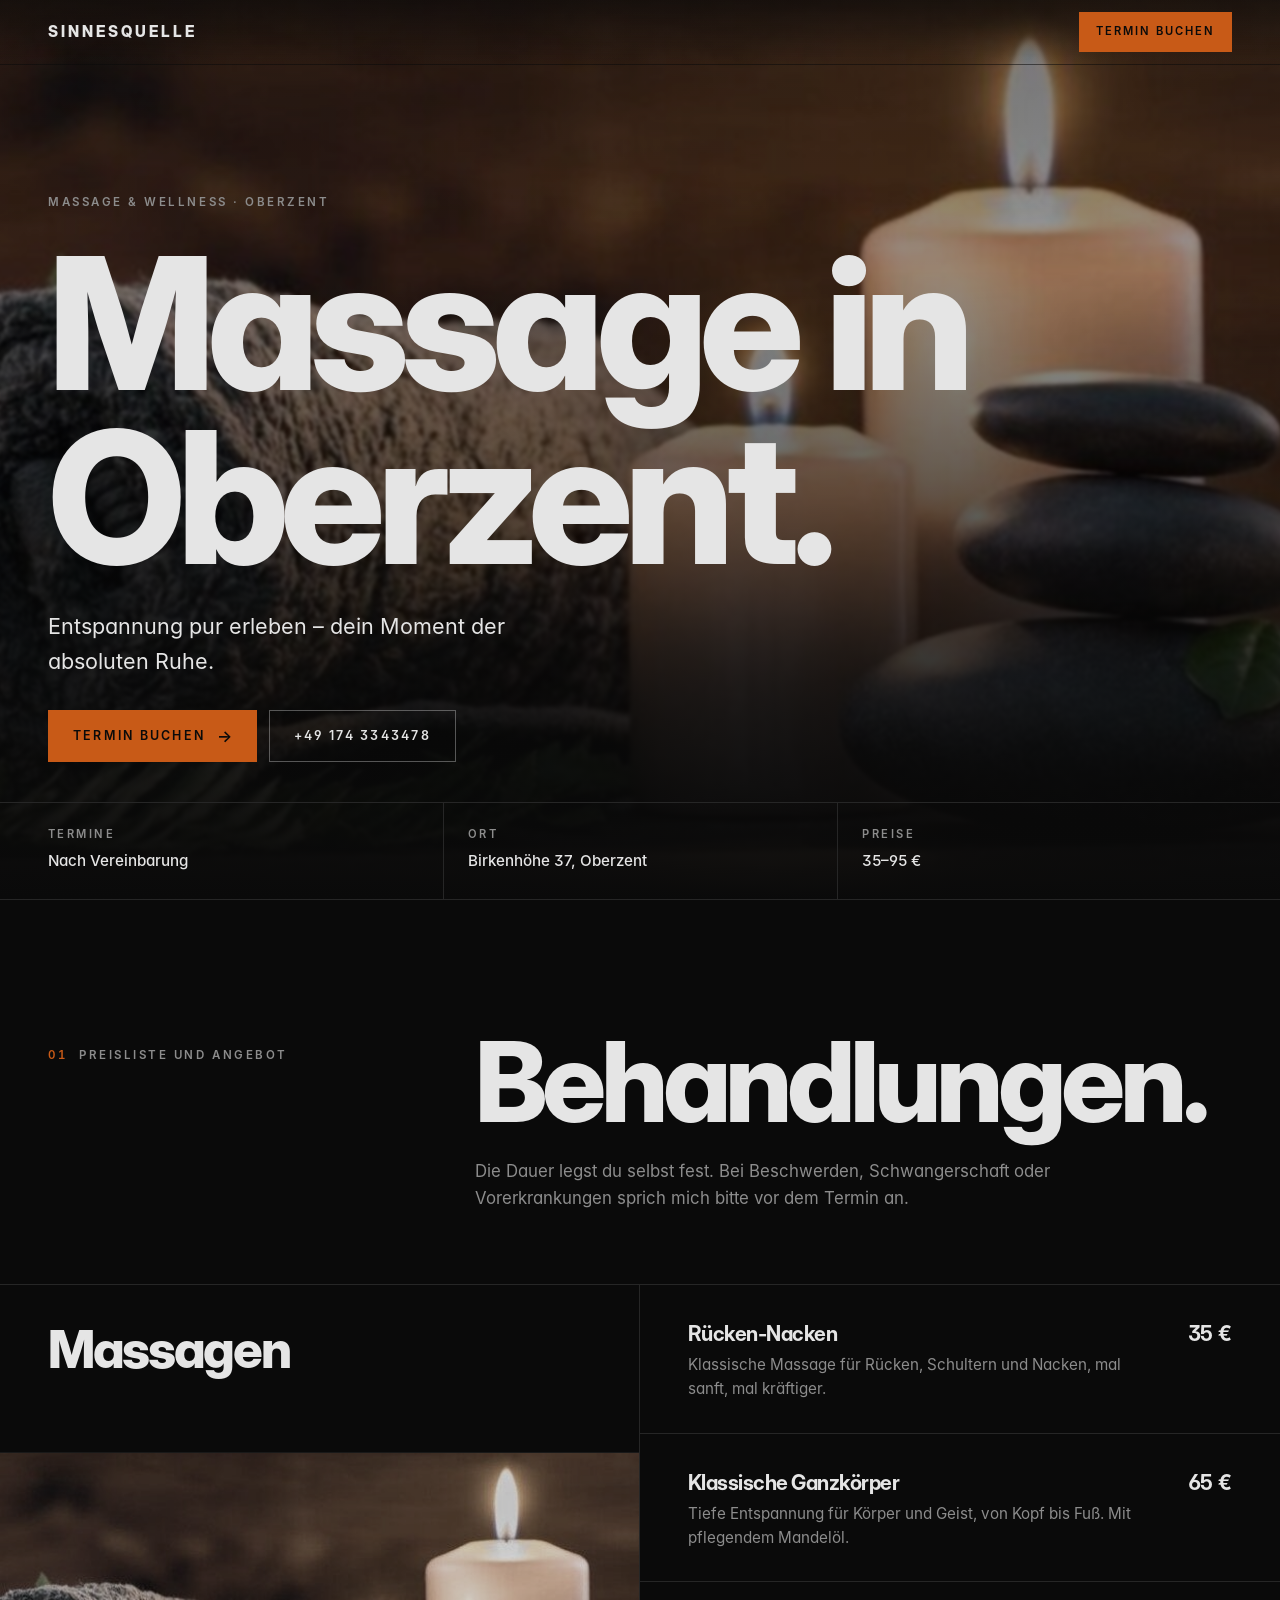
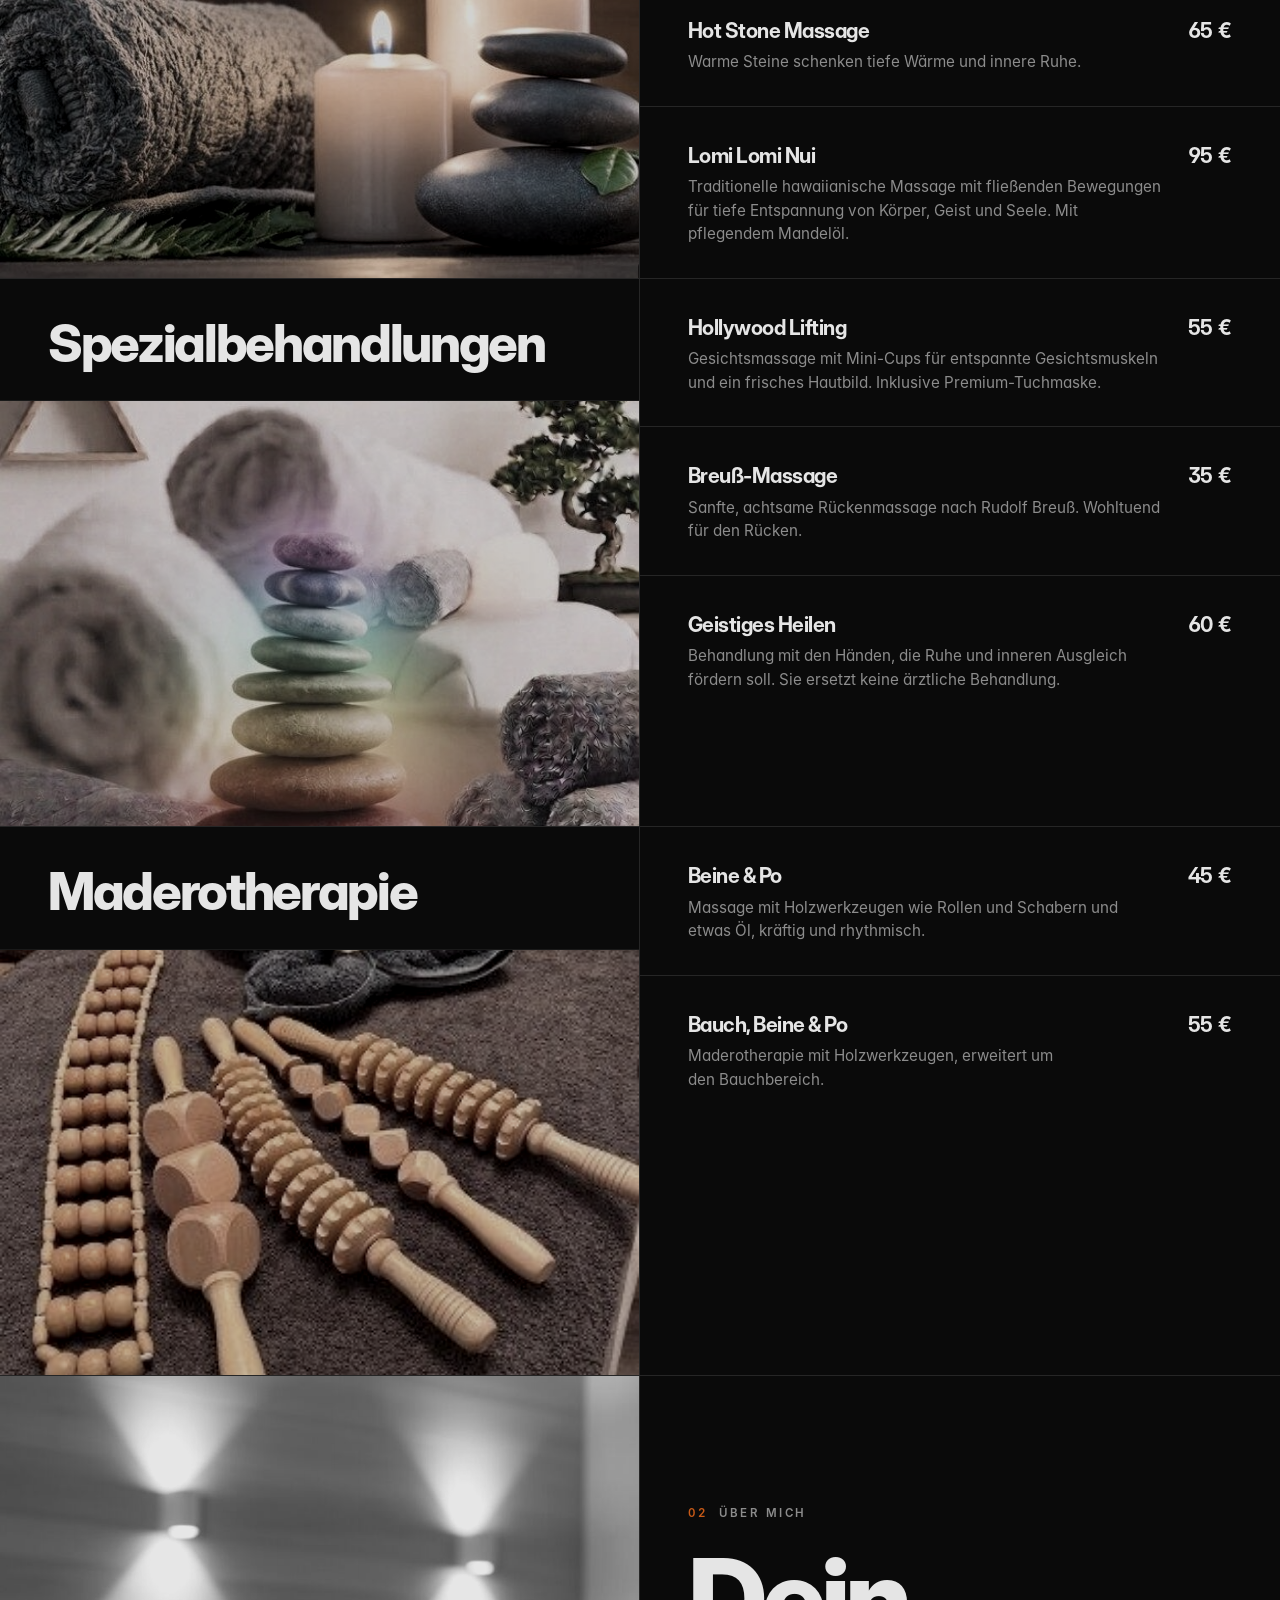
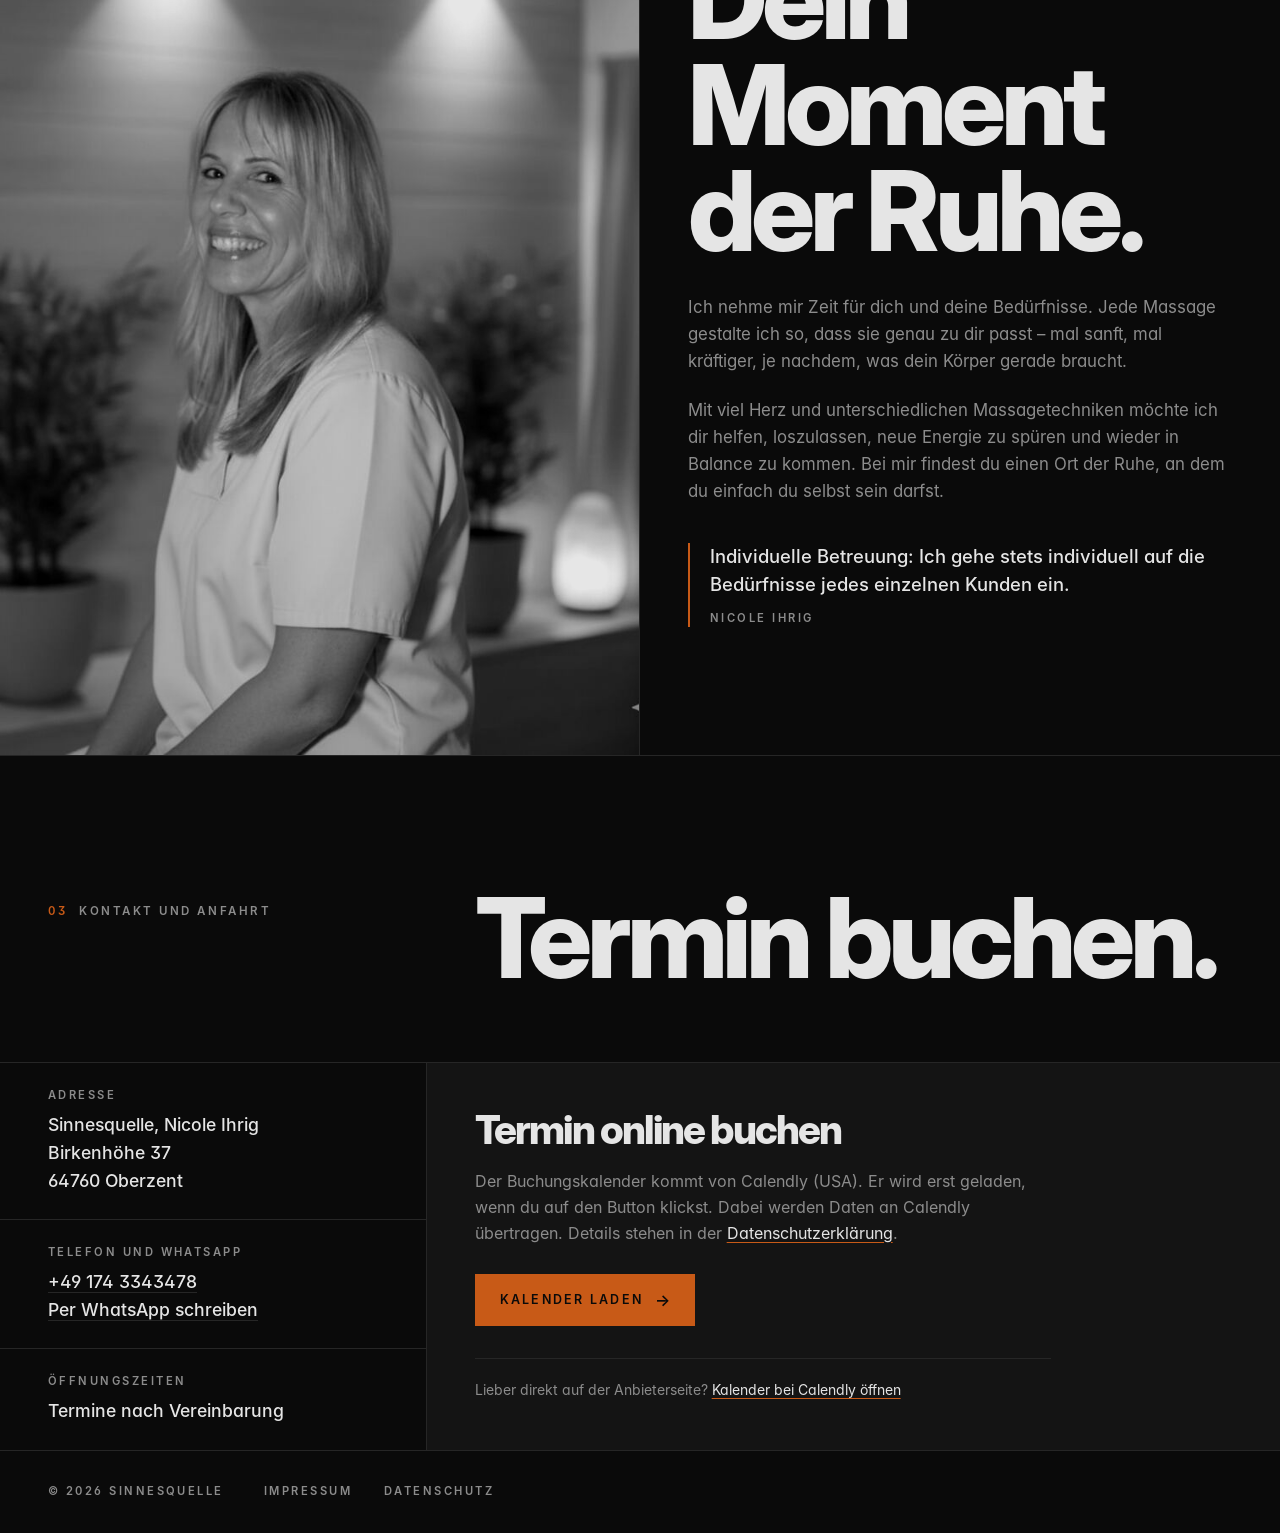
==== commit 49e7d0c1: "Neuausrichtung: Dark Brutalism im Urban-Bathhouse-Stil - Dark Mode: Onyx #0a0a0a, Betongrau #141414," ====
--- a/index.html
+++ b/index.html
@@ -6,7 +6,8 @@
     <title>Massage in Oberzent – Sinnesquelle | Nicole Ihrig</title>
     <meta name="description" content="Sinnesquelle von Nicole Ihrig in Oberzent: Massagen, Hot Stone, Lomi Lomi Nui, Maderotherapie und mehr. Termin online buchen oder telefonisch vereinbaren.">
     <link rel="canonical" href="https://sinnesquelle.de/">
-    <meta name="theme-color" content="#1f3329">
+    <meta name="theme-color" content="#0a0a0a">
+    <meta name="color-scheme" content="dark">
     <link rel="icon" href="favicon.svg" type="image/svg+xml">
 
     <meta property="og:type" content="website">
@@ -17,7 +18,8 @@
     <meta property="og:url" content="https://sinnesquelle.de/">
     <meta property="og:image" content="https://sinnesquelle.de/massage.jpg">
 
-    <link rel="preload" href="fonts/lora-var.woff" as="font" type="font/woff" crossorigin>
+    <link rel="preload" href="fonts/interdisplay-800.woff" as="font" type="font/woff" crossorigin>
+    <link rel="preload" href="fonts/inter-400.woff" as="font" type="font/woff" crossorigin>
     <link rel="stylesheet" href="styles.css">
 
     <script type="application/ld+json">
@@ -43,206 +45,126 @@
 <body>
     <a class="skip" href="#inhalt">Zum Inhalt springen</a>
 
-    <!-- Wiederverwendbarer Pfeil (Linie erscheint beim Hover, Spitze rückt nach rechts) -->
-    <svg width="0" height="0" style="position:absolute" aria-hidden="true">
-        <symbol id="pfeil" viewBox="0 0 10 10"><path class="pfeil-linie" d="M0 5h7"/><path class="pfeil-spitze" d="M1 1l4 4-4 4"/></symbol>
-    </svg>
-
     <header class="kopf">
-        <div class="wrap">
-            <a class="marke" href="#top" aria-label="Sinnesquelle, zum Seitenanfang">
-                <span class="marke-zeichen" aria-hidden="true"></span>Sinnesquelle
-            </a>
-            <nav class="nav" aria-label="Hauptmenü">
-                <a href="#angebot">Angebot</a>
-                <a href="#ueber-mich">Über mich</a>
-                <a href="#ablauf">Ablauf</a>
-                <a href="#kontakt">Kontakt</a>
-            </nav>
-            <a class="btn btn-dunkel btn-klein" href="#buchung">Termin buchen <svg class="pfeil"><use href="#pfeil"/></svg></a>
+        <div class="kopf-innen">
+            <a class="marke" href="#top" aria-label="Sinnesquelle, zum Seitenanfang">Sinnesquelle</a>
+            <a class="btn btn-amber btn-klein" href="#buchung">Termin buchen</a>
         </div>
     </header>
 
     <main id="inhalt">
-        <!-- ============ HERO ============ -->
+        <!-- ===== HERO ===== -->
         <section class="hero" id="top">
-            <div class="verlauf" aria-hidden="true"><div class="verlauf-farben"></div></div>
-            <div class="wrap hero-raster">
-                <div class="hero-text">
-                    <p class="hero-hinweis"><span class="punkt" aria-hidden="true"></span>Termine nach Vereinbarung · Oberzent im Odenwald</p>
-                    <h1>Massage in Oberzent. <em>Dein Moment der absoluten Ruhe.</em></h1>
-                    <p class="hero-lead">Entspannung pur erleben: klassische Massagen, Hot Stone, Lomi Lomi Nui und Maderotherapie – mit viel Zeit und ganz auf dich abgestimmt.</p>
-                    <div class="hero-aktionen">
-                        <a class="btn btn-dunkel" href="#buchung">Termin buchen <svg class="pfeil"><use href="#pfeil"/></svg></a>
-                        <a class="btn btn-hell" href="tel:+491743343478">+49 174 3343478 <svg class="pfeil"><use href="#pfeil"/></svg></a>
-                    </div>
-                </div>
-
-                <div class="hero-buehne">
-                    <figure class="hero-foto">
-                        <img src="nicole.jpg" width="900" height="1157" alt="Nicole Ihrig lächelt im warm beleuchteten Behandlungsraum der Sinnesquelle.">
-                    </figure>
-                    <div class="schwebekarte karte-oben" aria-hidden="true">
-                        <span class="karte-label">Beliebt</span>
-                        <strong>Hot Stone Massage</strong>
-                        <span class="karte-zeile">Warme Steine, tiefe Ruhe <b>65 €</b></span>
-                    </div>
-                    <div class="schwebekarte karte-unten" aria-hidden="true">
-                        <span class="karte-icon"><svg viewBox="0 0 24 24"><rect x="3.5" y="5" width="17" height="15" rx="2.5"/><path d="M3.5 10h17M8 3v4M16 3v4"/></svg></span>
-                        <span><strong>Online buchen</strong><span class="karte-zeile">oder per WhatsApp</span></span>
-                    </div>
-                </div>
-            </div>
-        </section>
-
-        <!-- ============ FAKTEN-LEISTE ============ -->
-        <section class="fakten" aria-label="Auf einen Blick">
-            <ul class="wrap fakten-liste">
-                <li><svg viewBox="0 0 24 24" aria-hidden="true"><circle cx="12" cy="12" r="8.5"/><path d="M12 7.5V12l3 2"/></svg>Viel Zeit, kein Zeitdruck</li>
-                <li><svg viewBox="0 0 24 24" aria-hidden="true"><path d="M12 20s-7-4.4-7-10a4 4 0 0 1 7-2.6A4 4 0 0 1 19 10c0 5.6-7 10-7 10z"/></svg>Persönliche 1:1-Betreuung</li>
-                <li><svg viewBox="0 0 24 24" aria-hidden="true"><path d="M5 19l1.2-3.6A7.5 7.5 0 1 1 9 18.2z"/></svg>Termin per WhatsApp oder online</li>
-                <li><svg viewBox="0 0 24 24" aria-hidden="true"><path d="M12 21s-6.5-6-6.5-11a6.5 6.5 0 0 1 13 0c0 5-6.5 11-6.5 11z"/><circle cx="12" cy="10" r="2.3"/></svg>Birkenhöhe 37, Oberzent</li>
-            </ul>
-        </section>
-
-        <!-- ============ ANGEBOT (BENTO) ============ -->
-        <section class="abschnitt" id="angebot" aria-labelledby="angebot-titel">
-            <div class="wrap">
-                <div class="abschnitt-kopf zeige">
-                    <p class="eyebrow">Preisliste und Angebot</p>
-                    <h2 id="angebot-titel">Behandlungen, die zu dir passen.</h2>
-                    <p>Die Dauer legst du selbst fest. Bei Beschwerden, Schwangerschaft oder Vorerkrankungen sprich mich bitte vor dem Termin an.</p>
-                </div>
-
-                <div class="bento">
-                    <article class="karte karte-breit zeige">
-                        <figure class="karte-bild"><img src="massage.jpg" width="617" height="447" loading="lazy" alt="Gerolltes Handtuch, brennende Kerzen und gestapelte Massagesteine."></figure>
-                        <div class="karte-inhalt">
-                            <p class="karte-kategorie">Klassisch &amp; wärmend</p>
-                            <h3>Massagen</h3>
-                            <ul class="preise">
-                                <li><span class="name">Rücken-Nacken</span><span class="punkte" aria-hidden="true"></span><span class="preis">35&nbsp;€</span><p class="beschreibung">Klassische Massage für Rücken, Schultern und Nacken, mal sanft, mal kräftiger.</p></li>
-                                <li><span class="name">Klassische Ganzkörper</span><span class="punkte" aria-hidden="true"></span><span class="preis">65&nbsp;€</span><p class="beschreibung">Tiefe Entspannung für Körper und Geist, von Kopf bis Fuß. Mit pflegendem Mandelöl.</p></li>
-                                <li><span class="name">Hot Stone Massage</span><span class="punkte" aria-hidden="true"></span><span class="preis">65&nbsp;€</span><p class="beschreibung">Warme Steine schenken tiefe Wärme und innere Ruhe.</p></li>
-                                <li><span class="name">Lomi Lomi Nui</span><span class="punkte" aria-hidden="true"></span><span class="preis">95&nbsp;€</span><p class="beschreibung">Traditionelle hawaiianische Massage mit fließenden Bewegungen für tiefe Entspannung von Körper, Geist und Seele. Mit pflegendem Mandelöl.</p></li>
-                            </ul>
-                        </div>
-                    </article>
-
-                    <article class="karte zeige">
-                        <figure class="karte-bild"><img src="geistigesheilen.jpg" width="579" height="415" loading="lazy" alt="Gestapelte Steine in Regenbogenfarben vor weichen Handtüchern."></figure>
-                        <div class="karte-inhalt">
-                            <p class="karte-kategorie">Besonders</p>
-                            <h3>Spezialbehandlungen</h3>
-                            <ul class="preise">
-                                <li><span class="name">Hollywood Lifting</span><span class="punkte" aria-hidden="true"></span><span class="preis">55&nbsp;€</span><p class="beschreibung">Gesichtsmassage mit Mini-Cups für entspannte Gesichtsmuskeln und ein frisches Hautbild. Inklusive Premium-Tuchmaske.</p></li>
-                                <li><span class="name">Breuß-Massage</span><span class="punkte" aria-hidden="true"></span><span class="preis">35&nbsp;€</span><p class="beschreibung">Sanfte, achtsame Rückenmassage nach Rudolf Breuß. Wohltuend für den Rücken.</p></li>
-                                <li><span class="name">Geistiges Heilen</span><span class="punkte" aria-hidden="true"></span><span class="preis">60&nbsp;€</span><p class="beschreibung">Behandlung mit den Händen, die Ruhe und inneren Ausgleich fördern soll. Sie ersetzt keine ärztliche Behandlung.</p></li>
-                            </ul>
-                        </div>
-                    </article>
-
-                    <article class="karte zeige">
-                        <figure class="karte-bild"><img src="madero.jpg" width="313" height="287" loading="lazy" alt="Holzwerkzeuge für die Maderotherapie auf einem Handtuch."></figure>
-                        <div class="karte-inhalt">
-                            <p class="karte-kategorie">Kräftig &amp; rhythmisch</p>
-                            <h3>Maderotherapie</h3>
-                            <ul class="preise">
-                                <li><span class="name">Beine &amp; Po</span><span class="punkte" aria-hidden="true"></span><span class="preis">45&nbsp;€</span><p class="beschreibung">Massage mit Holzwerkzeugen wie Rollen und Schabern und etwas Öl, kräftig und rhythmisch.</p></li>
-                                <li><span class="name">Bauch, Beine &amp; Po</span><span class="punkte" aria-hidden="true"></span><span class="preis">55&nbsp;€</span><p class="beschreibung">Maderotherapie mit Holzwerkzeugen, erweitert um den Bauchbereich.</p></li>
-                            </ul>
-                            <a class="textlink" href="#buchung">Termin anfragen <svg class="pfeil"><use href="#pfeil"/></svg></a>
-                        </div>
-                    </article>
-                </div>
-            </div>
-        </section>
-
-        <!-- ============ ÜBER MICH (DUNKEL) ============ -->
-        <section class="abschnitt dunkel" id="ueber-mich" aria-labelledby="ueber-titel">
-            <div class="dunkel-glanz" aria-hidden="true"></div>
-            <div class="wrap">
-                <div class="ueber-raster">
-                    <div class="zeige">
-                        <p class="eyebrow">Über mich</p>
-                        <h2 id="ueber-titel">Ein Ort, an dem du einfach du selbst sein darfst.</h2>
-                    </div>
-                    <div class="ueber-text zeige">
-                        <p>Ich nehme mir Zeit für dich und deine Bedürfnisse. Jede Massage gestalte ich so, dass sie genau zu dir passt – mal sanft, mal kräftiger, je nachdem, was dein Körper gerade braucht.</p>
-                        <p>Mit viel Herz und unterschiedlichen Massagetechniken möchte ich dir helfen, loszulassen, neue Energie zu spüren und wieder in Balance zu kommen.</p>
-                        <blockquote>
-                            „Ich gehe stets individuell auf die Bedürfnisse jedes einzelnen Kunden ein.“
-                            <cite>Nicole Ihrig, Sinnesquelle</cite>
-                        </blockquote>
-                    </div>
-                </div>
-
-                <dl class="kennzahlen zeige">
-                    <div><dt>Behandlungen zur Auswahl</dt><dd>9</dd></div>
-                    <div><dt>Preisrahmen je Behandlung</dt><dd>35–95&nbsp;€</dd></div>
-                    <div><dt>Betreuung, ganz für dich</dt><dd>1:1</dd></div>
-                    <div><dt>Termine nach Vereinbarung</dt><dd>Flexibel</dd></div>
+            <img class="hero-bild" src="massage.jpg" width="617" height="447" alt="" fetchpriority="high">
+            <div class="hero-overlay" aria-hidden="true"></div>
+            <div class="hero-inhalt rahmen">
+                <p class="label">Massage &amp; Wellness · Oberzent</p>
+                <h1>Massage in Oberzent.</h1>
+                <p class="hero-lead">Entspannung pur erleben – dein Moment der absoluten Ruhe.</p>
+                <div class="hero-aktionen">
+                    <a class="btn btn-amber" href="#buchung">Termin buchen <span class="btn-pfeil" aria-hidden="true">→</span></a>
+                    <a class="btn btn-linie" href="tel:+491743343478">+49 174 3343478</a>
+                </div>
+            </div>
+            <dl class="hero-meta rahmen">
+                <div><dt>Termine</dt><dd>Nach Vereinbarung</dd></div>
+                <div><dt>Ort</dt><dd>Birkenhöhe 37, Oberzent</dd></div>
+                <div><dt>Preise</dt><dd>35–95&nbsp;€</dd></div>
+            </dl>
+        </section>
+
+        <!-- ===== BEHANDLUNGEN & PREISE ===== -->
+        <section class="sektion" id="angebot" aria-labelledby="angebot-titel">
+            <div class="sektion-kopf rahmen">
+                <p class="label"><span class="nr">01</span> Preisliste und Angebot</p>
+                <div>
+                    <h2 id="angebot-titel">Behandlungen.</h2>
+                    <p class="sektion-intro">Die Dauer legst du selbst fest. Bei Beschwerden, Schwangerschaft oder Vorerkrankungen sprich mich bitte vor dem Termin an.</p>
+                </div>
+            </div>
+
+            <div class="kategorie">
+                <div class="kategorie-kopf">
+                    <h3>Massagen</h3>
+                    <img src="massage.jpg" width="617" height="447" loading="lazy" alt="Gerolltes Handtuch, brennende Kerzen und gestapelte Massagesteine.">
+                </div>
+                <ul class="preise">
+                    <li><div><p class="name">Rücken-Nacken</p><p class="beschreibung">Klassische Massage für Rücken, Schultern und Nacken, mal sanft, mal kräftiger.</p></div><p class="preis">35&nbsp;€</p></li>
+                    <li><div><p class="name">Klassische Ganzkörper</p><p class="beschreibung">Tiefe Entspannung für Körper und Geist, von Kopf bis Fuß. Mit pflegendem Mandelöl.</p></div><p class="preis">65&nbsp;€</p></li>
+                    <li><div><p class="name">Hot Stone Massage</p><p class="beschreibung">Warme Steine schenken tiefe Wärme und innere Ruhe.</p></div><p class="preis">65&nbsp;€</p></li>
+                    <li><div><p class="name">Lomi Lomi Nui</p><p class="beschreibung">Traditionelle hawaiianische Massage mit fließenden Bewegungen für tiefe Entspannung von Körper, Geist und Seele. Mit pflegendem Mandelöl.</p></div><p class="preis">95&nbsp;€</p></li>
+                </ul>
+            </div>
+
+            <div class="kategorie">
+                <div class="kategorie-kopf">
+                    <h3>Spezial&shy;behandlungen</h3>
+                    <img src="geistigesheilen.jpg" width="579" height="415" loading="lazy" alt="Gestapelte Steine in Regenbogenfarben vor weichen Handtüchern.">
+                </div>
+                <ul class="preise">
+                    <li><div><p class="name">Hollywood Lifting</p><p class="beschreibung">Gesichtsmassage mit Mini-Cups für entspannte Gesichtsmuskeln und ein frisches Hautbild. Inklusive Premium-Tuchmaske.</p></div><p class="preis">55&nbsp;€</p></li>
+                    <li><div><p class="name">Breuß-Massage</p><p class="beschreibung">Sanfte, achtsame Rückenmassage nach Rudolf Breuß. Wohltuend für den Rücken.</p></div><p class="preis">35&nbsp;€</p></li>
+                    <li><div><p class="name">Geistiges Heilen</p><p class="beschreibung">Behandlung mit den Händen, die Ruhe und inneren Ausgleich fördern soll. Sie ersetzt keine ärztliche Behandlung.</p></div><p class="preis">60&nbsp;€</p></li>
+                </ul>
+            </div>
+
+            <div class="kategorie">
+                <div class="kategorie-kopf">
+                    <h3>Madero&shy;therapie</h3>
+                    <img src="madero.jpg" width="313" height="287" loading="lazy" alt="Holzwerkzeuge für die Maderotherapie auf einem Handtuch.">
+                </div>
+                <ul class="preise">
+                    <li><div><p class="name">Beine &amp; Po</p><p class="beschreibung">Massage mit Holzwerkzeugen wie Rollen und Schabern und etwas Öl, kräftig und rhythmisch.</p></div><p class="preis">45&nbsp;€</p></li>
+                    <li><div><p class="name">Bauch, Beine &amp; Po</p><p class="beschreibung">Maderotherapie mit Holzwerkzeugen, erweitert um den Bauchbereich.</p></div><p class="preis">55&nbsp;€</p></li>
+                </ul>
+            </div>
+        </section>
+
+        <!-- ===== ÜBER MICH ===== -->
+        <section class="ueber" id="ueber-mich" aria-labelledby="ueber-titel">
+            <figure class="ueber-bild">
+                <img src="nicole.jpg" width="900" height="1157" loading="lazy" alt="Nicole Ihrig lächelt im Behandlungsraum der Sinnesquelle.">
+            </figure>
+            <div class="ueber-text">
+                <p class="label"><span class="nr">02</span> Über mich</p>
+                <h2 id="ueber-titel">Dein Moment der Ruhe.</h2>
+                <p>Ich nehme mir Zeit für dich und deine Bedürfnisse. Jede Massage gestalte ich so, dass sie genau zu dir passt – mal sanft, mal kräftiger, je nachdem, was dein Körper gerade braucht.</p>
+                <p>Mit viel Herz und unterschiedlichen Massagetechniken möchte ich dir helfen, loszulassen, neue Energie zu spüren und wieder in Balance zu kommen. Bei mir findest du einen Ort der Ruhe, an dem du einfach du selbst sein darfst.</p>
+                <blockquote>
+                    Individuelle Betreuung: Ich gehe stets individuell auf die Bedürfnisse jedes einzelnen Kunden ein.
+                    <cite>Nicole Ihrig</cite>
+                </blockquote>
+            </div>
+        </section>
+
+        <!-- ===== KONTAKT & BUCHUNG ===== -->
+        <section class="sektion" id="kontakt" aria-labelledby="kontakt-titel">
+            <div class="sektion-kopf rahmen">
+                <p class="label"><span class="nr">03</span> Kontakt und Anfahrt</p>
+                <h2 id="kontakt-titel">Termin buchen.</h2>
+            </div>
+
+            <div class="kontakt-raster">
+                <dl class="kontakt-liste">
+                    <div>
+                        <dt>Adresse</dt>
+                        <dd>Sinnesquelle, Nicole Ihrig<br>Birkenhöhe 37<br>64760 Oberzent</dd>
+                    </div>
+                    <div>
+                        <dt>Telefon und WhatsApp</dt>
+                        <dd><a href="tel:+491743343478">+49 174 3343478</a><br><a href="https://wa.me/491743343478">Per WhatsApp schreiben</a></dd>
+                    </div>
+                    <div>
+                        <dt>Öffnungszeiten</dt>
+                        <dd>Termine nach Vereinbarung</dd>
+                    </div>
                 </dl>
-            </div>
-        </section>
-
-        <!-- ============ ABLAUF ============ -->
-        <section class="abschnitt" id="ablauf" aria-labelledby="ablauf-titel">
-            <div class="wrap">
-                <div class="abschnitt-kopf zeige">
-                    <p class="eyebrow">So einfach geht’s</p>
-                    <h2 id="ablauf-titel">In drei Schritten zu deiner Auszeit.</h2>
-                </div>
-                <ol class="schritte">
-                    <li class="zeige">
-                        <span class="schritt-nr">01</span>
-                        <h3>Termin finden</h3>
-                        <p>Buche online im Kalender, ruf an oder schreib mir kurz per WhatsApp.</p>
-                    </li>
-                    <li class="zeige">
-                        <span class="schritt-nr">02</span>
-                        <h3>Ankommen</h3>
-                        <p>Wir sprechen kurz über deine Wünsche und darüber, ob es Beschwerden gibt, auf die ich achten soll.</p>
-                    </li>
-                    <li class="zeige">
-                        <span class="schritt-nr">03</span>
-                        <h3>Loslassen</h3>
-                        <p>Du entspannst – ich passe Druck und Technik ganz an das an, was dein Körper gerade braucht.</p>
-                    </li>
-                </ol>
-            </div>
-        </section>
-
-        <!-- ============ KONTAKT & BUCHUNG ============ -->
-        <section class="abschnitt kontakt" id="kontakt" aria-labelledby="kontakt-titel">
-            <div class="wrap kontakt-raster">
-                <div class="zeige">
-                    <p class="eyebrow">Kontakt und Anfahrt</p>
-                    <h2 id="kontakt-titel">Bereit für deine Auszeit?</h2>
-                    <dl class="kontakt-liste">
-                        <div>
-                            <dt>Adresse</dt>
-                            <dd>Sinnesquelle, Nicole Ihrig<br>Birkenhöhe 37<br>64760 Oberzent</dd>
-                        </div>
-                        <div>
-                            <dt>Telefon und WhatsApp</dt>
-                            <dd><a href="tel:+491743343478">+49 174 3343478</a><br><a class="textlink" href="https://wa.me/491743343478">Per WhatsApp schreiben <svg class="pfeil"><use href="#pfeil"/></svg></a></dd>
-                        </div>
-                        <div>
-                            <dt>Öffnungszeiten</dt>
-                            <dd>Termine nach Vereinbarung</dd>
-                        </div>
-                    </dl>
-                </div>
-
-                <div class="buchung zeige" id="buchung">
-                    <div class="buchung-kopf">
-                        <span class="karte-icon"><svg viewBox="0 0 24 24" aria-hidden="true"><rect x="3.5" y="5" width="17" height="15" rx="2.5"/><path d="M3.5 10h17M8 3v4M16 3v4"/></svg></span>
-                        <h3>Termin online buchen</h3>
-                    </div>
+
+                <div class="buchung" id="buchung">
+                    <h3>Termin online buchen</h3>
                     <div id="kalender">
                         <p>Der Buchungskalender kommt von Calendly (USA). Er wird erst geladen, wenn du auf den Button klickst. Dabei werden Daten an Calendly übertragen. Details stehen in der <a href="datenschutz.html">Datenschutzerklärung</a>.</p>
-                        <button class="btn btn-dunkel" type="button" id="kalender-laden">Kalender laden <svg class="pfeil"><use href="#pfeil"/></svg></button>
+                        <button class="btn btn-amber" type="button" id="kalender-laden">Kalender laden <span class="btn-pfeil" aria-hidden="true">→</span></button>
                     </div>
                     <p class="klein">Lieber direkt auf der Anbieterseite? <a href="https://calendly.com/sinnesquelle" rel="noopener">Kalender bei Calendly öffnen</a></p>
                 </div>
@@ -251,37 +173,12 @@
     </main>
 
     <footer class="fuss">
-        <div class="wrap fuss-raster">
-            <div>
-                <a class="marke" href="#top"><span class="marke-zeichen" aria-hidden="true"></span>Sinnesquelle</a>
-                <p class="fuss-text">Massagen und Behandlungen in Oberzent – mit viel Zeit für dich.</p>
-            </div>
-            <div>
-                <p class="fuss-titel">Angebot</p>
-                <ul>
-                    <li><a href="#angebot">Massagen</a></li>
-                    <li><a href="#angebot">Spezialbehandlungen</a></li>
-                    <li><a href="#angebot">Maderotherapie</a></li>
-                </ul>
-            </div>
-            <div>
-                <p class="fuss-titel">Kontakt</p>
-                <ul>
-                    <li><a href="tel:+491743343478">+49 174 3343478</a></li>
-                    <li><a href="https://wa.me/491743343478">WhatsApp</a></li>
-                    <li><a href="#buchung">Online buchen</a></li>
-                </ul>
-            </div>
-            <div>
-                <p class="fuss-titel">Rechtliches</p>
-                <ul>
-                    <li><a href="impressum.html">Impressum</a></li>
-                    <li><a href="datenschutz.html">Datenschutz</a></li>
-                </ul>
-            </div>
-        </div>
-        <div class="wrap fuss-unten">
-            <p>&copy; 2026 Sinnesquelle · Nicole Ihrig</p>
+        <div class="rahmen fuss-innen">
+            <p>&copy; 2026 Sinnesquelle</p>
+            <ul>
+                <li><a href="impressum.html">Impressum</a></li>
+                <li><a href="datenschutz.html">Datenschutz</a></li>
+            </ul>
         </div>
     </footer>
 
@@ -290,30 +187,17 @@
         document.getElementById('kalender-laden').addEventListener('click', function () {
             var box = document.getElementById('kalender');
             box.className = 'calendly-box';
-            box.innerHTML = '<div class="calendly-inline-widget" data-url="https://calendly.com/sinnesquelle?background_color=ffffff&text_color=1f3329&primary_color=1f3329"></div>';
+            box.innerHTML = '<div class="calendly-inline-widget" data-url="https://calendly.com/sinnesquelle?background_color=141414&text_color=e5e5e5&primary_color=c85a17"></div>';
             var s = document.createElement('script');
             s.src = 'https://assets.calendly.com/assets/external/widget.js';
             s.async = true;
             document.body.appendChild(s);
         });
 
-        // Sanftes Einblenden beim Scrollen (nur mit JS; ohne JS ist alles sofort sichtbar).
-        (function () {
-            var els = document.querySelectorAll('.zeige');
-            if (!('IntersectionObserver' in window) || window.matchMedia('(prefers-reduced-motion: reduce)').matches) return;
-            document.documentElement.classList.add('js-zeige');
-            var io = new IntersectionObserver(function (eintraege) {
-                eintraege.forEach(function (e) {
-                    if (e.isIntersecting) { e.target.classList.add('sichtbar'); io.unobserve(e.target); }
-                });
-            }, { rootMargin: '0px 0px -8% 0px', threshold: 0.08 });
-            els.forEach(function (el) { io.observe(el); });
-        })();
-
-        // Kopfzeile bekommt beim Scrollen einen Rand.
+        // Kopfzeile wird beim Scrollen dunkler.
         (function () {
             var kopf = document.querySelector('.kopf');
-            var f = function () { kopf.classList.toggle('gescrollt', window.scrollY > 8); };
+            var f = function () { kopf.classList.toggle('gescrollt', window.scrollY > 40); };
             window.addEventListener('scroll', f, { passive: true }); f();
         })();
     </script>
--- a/styles.css
+++ b/styles.css
@@ -1,333 +1,228 @@
-/* Sinnesquelle – gemeinsames Stylesheet (Redesign, angelehnt an moderne Produktseiten wie Stripe)
-   Schrift: Lora (SIL Open Font License), lokal eingebunden – keine Verbindung zu Google.
-   Fließtext in der Systemschrift: lädt nichts nach. */
-
-@font-face {
-  font-family: "Lora";
-  src: url("fonts/lora-var.woff") format("woff");
-  font-weight: 400 700;
-  font-style: normal;
-  font-display: swap;
-}
-@font-face {
-  font-family: "Lora";
-  src: url("fonts/lora-italic-var.woff") format("woff");
-  font-weight: 400 700;
-  font-style: italic;
-  font-display: swap;
-}
-
-/* ---------- Design-Tokens ---------- */
+/* Sinnesquelle – Dark Brutalism
+   Schrift: Inter / Inter Display (SIL Open Font License), lokal eingebunden – keine Verbindung zu Google.
+   Mobile First. Keine Schatten, keine großen Radien, feine Linien als Struktur. */
+
+@font-face { font-family: "Inter"; src: url("fonts/inter-400.woff") format("woff"); font-weight: 400; font-style: normal; font-display: swap; }
+@font-face { font-family: "Inter"; src: url("fonts/inter-500.woff") format("woff"); font-weight: 500; font-style: normal; font-display: swap; }
+@font-face { font-family: "Inter"; src: url("fonts/inter-600.woff") format("woff"); font-weight: 600; font-style: normal; font-display: swap; }
+@font-face { font-family: "Inter Display"; src: url("fonts/interdisplay-700.woff") format("woff"); font-weight: 700; font-style: normal; font-display: swap; }
+@font-face { font-family: "Inter Display"; src: url("fonts/interdisplay-800.woff") format("woff"); font-weight: 800; font-style: normal; font-display: swap; }
+
+/* ---------- Tokens ---------- */
 :root {
-  --tanne: #1f3329;          /* Primärfarbe: Text, dunkle Flächen */
-  --tanne-tief: #13211a;     /* dunkle Sektion */
-  --tanne-hell: #2d4739;
-  --salbei: #4b6354;         /* Sekundärtext auf Hell (AA) */
-  --salbei-hell: #b7cbb9;
-  --linie: #e3e8e1;          /* feine Trenner */
-  --papier: #f6f8f4;         /* Abschnitt-Hintergrund */
-  --weiss: #ffffff;
-  --tinte: #1f3329;
-  --text-weich: #4a5a51;
-  --kerze: #e3a94f;          /* Akzent */
-  --kerze-dunkel: #8a5a14;   /* Akzent als Text auf Hell (AA) */
-  --apricot: #f3c7a0;
-
-  --serif: "Lora", Georgia, "Times New Roman", serif;
-  --sans: system-ui, -apple-system, "Segoe UI", Roboto, "Helvetica Neue", Arial, sans-serif;
-  --rand: clamp(1.25rem, 5vw, 3rem);
-  --max: 72rem;
-
-  /* mehrlagige, weiche Schatten */
-  --schatten-s: 0 2px 5px -1px rgba(31, 51, 41, .12), 0 1px 3px -1px rgba(0, 0, 0, .08);
-  --schatten-m: 0 13px 27px -5px rgba(31, 51, 41, .18), 0 8px 16px -8px rgba(0, 0, 0, .18);
-  --schatten-l: 0 50px 100px -20px rgba(31, 51, 41, .28), 0 30px 60px -30px rgba(0, 0, 0, .32);
-  --radius: 14px;
+  --onyx: #0a0a0a;         /* Primärer Hintergrund */
+  --beton: #141414;        /* Karten, Container */
+  --beton-2: #1a1a1a;
+  --linie: #262626;        /* neutral-800 */
+  --text: #e5e5e5;         /* Primärtext */
+  --text-2: #8c8c8c;       /* Sekundärtext (etwas heller als #737373 für ausreichenden Kontrast) */
+  --text-3: #737373;       /* Meta, nur für große/dekorative Elemente */
+  --amber: #c85a17;        /* Sauna-Amber */
+  --amber-hell: #e06a22;
+
+  --sans: "Inter", system-ui, -apple-system, "Segoe UI", Roboto, Arial, sans-serif;
+  --display: "Inter Display", "Inter", system-ui, -apple-system, "Segoe UI", Roboto, Arial, sans-serif;
+  --rand: clamp(1.25rem, 4vw, 3rem);
+  --kopf-h: 4rem;
 }
 
 *, *::before, *::after { box-sizing: border-box; }
-html { scroll-behavior: smooth; scroll-padding-top: 5rem; -webkit-text-size-adjust: 100%; }
+html { scroll-behavior: smooth; scroll-padding-top: var(--kopf-h); -webkit-text-size-adjust: 100%; background: var(--onyx); }
 body {
-  margin: 0;
-  background: var(--weiss);
-  color: var(--tinte);
-  font-family: var(--sans);
-  font-size: 1.0625rem;
-  line-height: 1.65;
-  -webkit-font-smoothing: antialiased;
-  text-rendering: optimizeLegibility;
+  margin: 0; background: var(--onyx); color: var(--text);
+  font-family: var(--sans); font-size: 1rem; line-height: 1.6;
+  font-feature-settings: "ss01", "cv11";
+  -webkit-font-smoothing: antialiased; -moz-osx-font-smoothing: grayscale;
 }
 img { display: block; max-width: 100%; height: auto; }
 a { color: inherit; }
-h1, h2, h3, p, ul, ol, dl, figure, blockquote { margin: 0; }
-ul, ol { padding: 0; list-style: none; }
-h1, h2, h3 { font-family: var(--serif); font-weight: 500; line-height: 1.1; letter-spacing: -0.02em; text-wrap: balance; }
+h1, h2, h3, p, ul, dl, dd, figure, blockquote { margin: 0; }
+ul { padding: 0; list-style: none; }
+h1, h2, h3 { font-family: var(--display); font-weight: 800; letter-spacing: -0.045em; line-height: .95; text-wrap: balance; }
 p { text-wrap: pretty; }
-
-:focus-visible { outline: 3px solid var(--kerze); outline-offset: 3px; border-radius: 4px; }
-
-.skip {
-  position: absolute; left: 1rem; top: -4rem; z-index: 100;
-  background: var(--kerze); color: var(--tanne); padding: .6rem 1rem; font-weight: 600; text-decoration: none; border-radius: 6px;
-}
+::selection { background: var(--amber); color: var(--onyx); }
+:focus-visible { outline: 2px solid var(--amber); outline-offset: 3px; }
+
+.skip { position: absolute; left: 1rem; top: -4rem; z-index: 100; background: var(--amber); color: var(--onyx); padding: .6rem 1rem; font-weight: 600; text-decoration: none; }
 .skip:focus { top: 1rem; }
 
-.wrap { width: min(100% - 2 * var(--rand), var(--max)); margin-inline: auto; }
-
-/* ---------- Pfeil (Hover-Animation) ---------- */
-.pfeil { width: 10px; height: 10px; margin-left: .55rem; fill: none; stroke: currentColor; stroke-width: 2; flex: none; overflow: visible; }
-.pfeil-linie { opacity: 0; transition: opacity .15s; }
-.pfeil-spitze { transition: transform .15s; }
-a:hover > .pfeil .pfeil-linie, button:hover > .pfeil .pfeil-linie,
-a:focus-visible > .pfeil .pfeil-linie, button:focus-visible > .pfeil .pfeil-linie { opacity: 1; }
-a:hover > .pfeil .pfeil-spitze, button:hover > .pfeil .pfeil-spitze,
-a:focus-visible > .pfeil .pfeil-spitze, button:focus-visible > .pfeil .pfeil-spitze { transform: translateX(3px); }
+.rahmen, .wrap { padding-inline: var(--rand); }
+
+/* ---------- Label (Uppercase, weite Laufweite) ---------- */
+.label {
+  display: flex; align-items: center; gap: .75rem;
+  font-size: .72rem; font-weight: 600; letter-spacing: .22em; text-transform: uppercase; color: var(--text-2);
+}
+.label .nr { color: var(--amber); font-variant-numeric: tabular-nums; }
 
 /* ---------- Buttons ---------- */
 .btn {
-  display: inline-flex; align-items: center; justify-content: center;
-  min-height: 2.75rem; padding: .6rem 1.15rem .6rem 1.3rem;
-  font: inherit; font-weight: 600; font-size: .975rem; line-height: 1.2; text-decoration: none; white-space: nowrap;
-  border: 0; border-radius: 999px; cursor: pointer;
-  transition: background-color .2s, color .2s, box-shadow .2s, transform .2s;
-}
-.btn-dunkel { background: var(--tanne); color: var(--weiss); }
-.btn-dunkel:hover { background: var(--tanne-hell); }
-.btn-hell { background: rgba(255, 255, 255, .72); color: var(--tanne); box-shadow: inset 0 0 0 1px rgba(31, 51, 41, .12); -webkit-backdrop-filter: blur(6px); backdrop-filter: blur(6px); }
-.btn-hell:hover { background: var(--weiss); }
-.btn-kerze { background: var(--kerze); color: var(--tanne); }
-.btn-kerze:hover { background: #efba68; }
-.btn-klein { min-height: 2.25rem; padding: .4rem .9rem .4rem 1rem; font-size: .9rem; }
-
-.textlink { display: inline-flex; align-items: center; font-weight: 600; color: var(--kerze-dunkel); text-decoration: none; }
-.textlink:hover { color: var(--tanne); }
+  display: inline-flex; align-items: center; justify-content: center; gap: .75rem;
+  min-height: 3.25rem; padding: .9rem 1.5rem;
+  font: inherit; font-size: .78rem; font-weight: 600; letter-spacing: .18em; text-transform: uppercase; line-height: 1; text-decoration: none; white-space: nowrap;
+  border: 1px solid transparent; border-radius: 0; cursor: pointer;
+  transition: background-color .2s, color .2s, border-color .2s;
+}
+.btn-amber { background: var(--amber); color: var(--onyx); }
+.btn-amber:hover { background: var(--amber-hell); }
+.btn-linie { border-color: rgba(229, 229, 229, .35); color: var(--text); }
+.btn-linie:hover { border-color: var(--text); }
+.btn-klein { min-height: 2.5rem; padding: .6rem 1rem; font-size: .7rem; }
+.btn-pfeil { font-size: 1rem; letter-spacing: 0; transition: transform .2s; }
+.btn:hover .btn-pfeil { transform: translateX(4px); }
 
 /* ---------- Kopfzeile ---------- */
 .kopf {
-  position: sticky; top: 0; z-index: 50;
-  background: rgba(255, 255, 255, .7);
-  -webkit-backdrop-filter: saturate(180%) blur(14px); backdrop-filter: saturate(180%) blur(14px);
-  border-bottom: 1px solid transparent; transition: border-color .2s, background-color .2s;
-}
-.kopf.gescrollt { border-bottom-color: var(--linie); background: rgba(255, 255, 255, .86); }
-.kopf .wrap { display: flex; align-items: center; justify-content: space-between; gap: 1rem; min-height: 4rem; }
-.marke { display: inline-flex; align-items: center; gap: .55rem; font-family: var(--serif); font-size: 1.35rem; font-weight: 600; letter-spacing: -.01em; text-decoration: none; color: var(--tanne); }
-.marke-zeichen { /* kleines Tropfen-/Quell-Zeichen */
-  width: 1.05rem; height: 1.05rem; border-radius: 50% 50% 50% 0; transform: rotate(-45deg);
-  background: linear-gradient(135deg, var(--kerze), var(--apricot) 55%, var(--salbei-hell));
-  box-shadow: inset 0 0 0 1px rgba(31, 51, 41, .15);
-}
-.nav { display: none; gap: 2rem; }
-.nav a { text-decoration: none; font-size: .95rem; font-weight: 500; color: var(--tanne); opacity: .82; transition: opacity .15s; }
-.nav a:hover { opacity: 1; }
-@media (min-width: 52rem) { .nav { display: flex; } }
-
-/* ---------- Hero mit schrägem Farbverlauf ---------- */
-.hero { position: relative; overflow: hidden; padding-block: clamp(3rem, 8vw, 6rem) clamp(4rem, 9vw, 7rem); isolation: isolate; margin-top: -4rem; padding-top: calc(4rem + clamp(3rem, 8vw, 6rem)); }
-.verlauf {
-  position: absolute; inset: 0 0 auto 0; height: 100%; z-index: -1;
-  transform: skewY(-9deg); transform-origin: 0 0; overflow: hidden;
-}
-.verlauf-farben {
-  position: absolute; inset: -40% -20%;
+  position: fixed; inset: 0 0 auto; z-index: 50;
+  background: linear-gradient(rgba(10, 10, 10, .55), rgba(10, 10, 10, 0));
+  transition: background-color .3s, border-color .3s;
+  border-bottom: 1px solid transparent;
+}
+.kopf.gescrollt {
+  background: rgba(10, 10, 10, .78);
+  -webkit-backdrop-filter: blur(14px); backdrop-filter: blur(14px);
+  border-bottom-color: var(--linie);
+}
+.kopf-innen { display: flex; align-items: center; justify-content: space-between; gap: 1rem; min-height: var(--kopf-h); padding-inline: var(--rand); }
+.marke { font-family: var(--display); font-size: .95rem; font-weight: 800; letter-spacing: .2em; text-transform: uppercase; text-decoration: none; }
+
+/* ---------- Hero ---------- */
+.hero {
+  position: relative; isolation: isolate; overflow: hidden;
+  min-height: 100vh; min-height: 100svh;
+  display: flex; flex-direction: column; justify-content: flex-end;
+  border-bottom: 1px solid var(--linie);
+}
+.hero-bild {
+  position: absolute; inset: 0; z-index: -2; width: 100%; height: 100%;
+  object-fit: cover; object-position: 60% 50%;
+  filter: saturate(.85) contrast(1.05) blur(1.5px); transform: scale(1.04);
+}
+.hero-overlay {
+  position: absolute; inset: 0; z-index: -1;
   background:
-    radial-gradient(38% 50% at 18% 42%, #f6d49b 0%, transparent 70%),
-    radial-gradient(34% 46% at 46% 30%, var(--apricot) 0%, transparent 72%),
-    radial-gradient(40% 55% at 78% 46%, #c6dac4 0%, transparent 70%),
-    radial-gradient(30% 40% at 62% 70%, #efb878 0%, transparent 70%),
-    radial-gradient(36% 50% at 90% 22%, #e6eedf 0%, transparent 70%),
-    linear-gradient(120deg, #f7e2c0, #eef3ea);
-  animation: fliessen 22s ease-in-out infinite alternate;
-}
-@keyframes fliessen {
-  0%   { transform: translate3d(0, 0, 0) rotate(0deg) scale(1); }
-  50%  { transform: translate3d(4%, -3%, 0) rotate(4deg) scale(1.06); }
-  100% { transform: translate3d(-3%, 2%, 0) rotate(-3deg) scale(1.02); }
-}
-
-.hero-raster { display: grid; gap: 3.5rem; align-items: center; }
-.hero-text { display: flex; flex-direction: column; align-items: flex-start; gap: 1.5rem; }
-.hero-hinweis {
-  display: inline-flex; align-items: center; gap: .55rem;
-  padding: .35rem .85rem; border-radius: 999px; font-size: .875rem; font-weight: 500;
-  background: rgba(255, 255, 255, .6); box-shadow: inset 0 0 0 1px rgba(31, 51, 41, .1);
-}
-.punkt { flex: none; width: .5rem; height: .5rem; border-radius: 50%; background: #3f8f5a; box-shadow: 0 0 0 3px rgba(63, 143, 90, .2); }
-.hero h1 { font-size: clamp(2.6rem, 7.2vw, 5rem); line-height: 1.02; letter-spacing: -0.03em; color: var(--tanne); }
-.hero h1 em { display: block; font-style: italic; color: var(--tanne-hell); }
-.hero-lead { font-size: clamp(1.08rem, 2vw, 1.25rem); max-width: 34rem; color: #33463b; }
-.hero-aktionen { display: flex; flex-wrap: wrap; gap: .75rem; margin-top: .25rem; }
-
-.hero-buehne { position: relative; justify-self: center; width: min(100%, 24rem); }
-.hero-foto { border-radius: 20px; overflow: hidden; box-shadow: var(--schatten-l); background: var(--tanne); }
-.hero-foto img { width: 100%; aspect-ratio: 4 / 5; object-fit: cover; object-position: 50% 30%; }
-.schwebekarte {
-  position: absolute; display: flex; gap: .75rem; align-items: center;
-  background: rgba(255, 255, 255, .94); -webkit-backdrop-filter: blur(10px); backdrop-filter: blur(10px);
-  border-radius: 12px; box-shadow: var(--schatten-m); padding: .8rem 1rem; font-size: .875rem; line-height: 1.35;
-  animation: schweben 7s ease-in-out infinite;
-}
-.schwebekarte strong { display: block; font-size: .95rem; }
-.karte-oben { top: 9%; left: -12%; flex-direction: column; align-items: flex-start; gap: .2rem; min-width: 13.5rem; }
-.karte-unten { bottom: 8%; right: -10%; animation-delay: -3.5s; }
-.karte-label { font-size: .72rem; font-weight: 700; letter-spacing: .06em; text-transform: uppercase; color: var(--kerze-dunkel); }
-.karte-zeile { display: flex; justify-content: space-between; gap: 1rem; width: 100%; color: var(--text-weich); }
-.karte-zeile b { color: var(--tanne); }
-.karte-icon {
-  display: grid; place-items: center; width: 2.25rem; height: 2.25rem; border-radius: 9px; flex: none;
-  background: linear-gradient(135deg, var(--kerze), var(--apricot)); color: var(--tanne);
-}
-.karte-icon svg { width: 1.2rem; height: 1.2rem; fill: none; stroke: currentColor; stroke-width: 1.8; stroke-linecap: round; }
-@keyframes schweben { 0%, 100% { transform: translateY(0); } 50% { transform: translateY(-8px); } }
-@media (max-width: 30rem) {
-  .karte-oben { left: -4%; min-width: 0; }
-  .karte-unten { right: -4%; }
-}
+    linear-gradient(180deg, rgba(10, 10, 10, .2) 0%, rgba(10, 10, 10, 0) 30%, rgba(10, 10, 10, .75) 78%, var(--onyx) 100%),
+    rgba(0, 0, 0, .4);
+}
+.hero-inhalt { display: flex; flex-direction: column; align-items: flex-start; gap: 1.5rem; padding-top: calc(var(--kopf-h) + 4rem); padding-bottom: 2.5rem; }
+.hero h1 { font-size: clamp(3.4rem, 15vw, 11.5rem); max-width: 11ch; }
+.hero-lead { font-size: clamp(1.05rem, 2.2vw, 1.35rem); max-width: 32rem; color: var(--text); }
+.hero-aktionen { display: flex; flex-wrap: wrap; gap: .75rem; margin-top: .5rem; }
+
+.hero-meta { display: grid; border-top: 1px solid var(--linie); }
+.hero-meta > div { display: flex; justify-content: space-between; gap: 1rem; padding-block: .9rem; border-bottom: 1px solid var(--linie); }
+.hero-meta > div:last-child { border-bottom: 0; }
+.hero-meta dt { font-size: .7rem; font-weight: 600; letter-spacing: .22em; text-transform: uppercase; color: var(--text-2); align-self: center; }
+.hero-meta dd { font-size: .95rem; font-weight: 500; }
+@media (min-width: 48rem) {
+  .hero-meta { grid-template-columns: repeat(3, 1fr); }
+  .hero-meta > div { flex-direction: column; justify-content: flex-start; gap: .35rem; padding: 1.4rem 1.5rem 1.6rem; border-bottom: 0; border-left: 1px solid var(--linie); }
+  .hero-meta > div:first-child { border-left: 0; padding-left: 0; }
+  .hero-meta dt { align-self: auto; }
+}
+
+/* ---------- Sektionen ---------- */
+.sektion { border-bottom: 1px solid var(--linie); }
+.sektion-kopf { display: grid; gap: 1.5rem; padding-block: clamp(4rem, 10vw, 8rem) clamp(2.5rem, 6vw, 4.5rem); }
+.sektion h2, .ueber h2 { font-size: clamp(2.8rem, 9vw, 7rem); }
+.sektion-intro { margin-top: 1.5rem; max-width: 36rem; color: var(--text-2); font-size: 1.05rem; }
+@media (min-width: 64rem) {
+  .sektion-kopf { grid-template-columns: 1fr 2fr; gap: 3rem; align-items: start; }
+  .sektion-kopf .label { padding-top: 1.1rem; }
+}
+
+/* ---------- Behandlungen ---------- */
+.kategorie { display: grid; border-top: 1px solid var(--linie); }
+.kategorie-kopf { display: flex; flex-direction: column; }
+.kategorie h3 { font-size: clamp(2rem, 6vw, 3.25rem); padding: 2rem var(--rand) 1.5rem; }
+.kategorie-kopf img {
+  width: 100%; aspect-ratio: 16 / 9; object-fit: cover;
+  filter: grayscale(.55) contrast(1.08) brightness(.82);
+  border-block: 1px solid var(--linie);
+}
+.preise { border-top: 0; }
+.preise li {
+  display: grid; grid-template-columns: 1fr auto; gap: .35rem 1.5rem; align-items: baseline;
+  padding: 1.5rem var(--rand); border-bottom: 1px solid var(--linie);
+  transition: background-color .2s;
+}
+.preise li:last-child { border-bottom: 0; }
+.preise li:hover { background: var(--beton); }
+.preise .name { font-family: var(--display); font-size: 1.3rem; font-weight: 700; letter-spacing: -.025em; line-height: 1.2; }
+.preise .beschreibung { margin-top: .4rem; color: var(--text-2); font-size: .95rem; line-height: 1.55; max-width: 34rem; }
+.preise .preis { font-family: var(--display); font-size: 1.3rem; font-weight: 700; letter-spacing: -.02em; font-variant-numeric: tabular-nums; white-space: nowrap; }
+.preise li:hover .preis { color: var(--amber-hell); }
 @media (min-width: 56rem) {
-  .hero-raster { grid-template-columns: 1.2fr .8fr; gap: 4rem; }
-  .hero-buehne { width: 100%; max-width: 25rem; justify-self: end; margin-right: 2rem; }
-}
-
-/* ---------- Fakten-Leiste ---------- */
-.fakten { border-block: 1px solid var(--linie); background: var(--weiss); }
-.fakten-liste { display: grid; grid-template-columns: repeat(auto-fit, minmax(13rem, 1fr)); gap: 1rem 2rem; padding-block: 1.6rem; }
-.fakten-liste li { display: flex; align-items: center; gap: .7rem; font-size: .95rem; font-weight: 500; color: var(--text-weich); }
-.fakten-liste svg { width: 1.35rem; height: 1.35rem; flex: none; fill: none; stroke: var(--kerze-dunkel); stroke-width: 1.7; stroke-linecap: round; stroke-linejoin: round; }
-
-/* ---------- Abschnitte ---------- */
-.abschnitt { position: relative; padding-block: clamp(4.5rem, 10vw, 8rem); }
-.abschnitt h2 { font-size: clamp(2.1rem, 5vw, 3.4rem); color: var(--tanne); }
-.abschnitt-kopf { max-width: 42rem; margin-bottom: clamp(2.5rem, 6vw, 4rem); }
-.abschnitt-kopf > p:not(.eyebrow) { margin-top: 1.1rem; color: var(--text-weich); font-size: 1.15rem; }
-.eyebrow { font-family: var(--sans); font-size: .9rem; font-weight: 600; color: var(--kerze-dunkel); margin-bottom: .9rem; }
-
-/* ---------- Bento-Karten (Preisliste) ---------- */
-#angebot { background: var(--papier); }
-.bento { display: grid; gap: 1.25rem; }
-.karte {
-  display: flex; flex-direction: column; background: var(--weiss); border-radius: var(--radius);
-  box-shadow: var(--schatten-s); overflow: hidden; transition: box-shadow .25s, transform .25s;
-}
-.karte:hover { box-shadow: var(--schatten-m); transform: translateY(-2px); }
-.karte-bild img { width: 100%; aspect-ratio: 16 / 9; object-fit: cover; }
-.karte-inhalt { padding: clamp(1.4rem, 3.5vw, 2.25rem); display: flex; flex-direction: column; flex: 1; }
-.karte-kategorie { font-size: .8rem; font-weight: 700; letter-spacing: .06em; text-transform: uppercase; color: var(--kerze-dunkel); }
-.karte h3 { font-size: clamp(1.6rem, 3vw, 2rem); margin: .35rem 0 1rem; }
-.karte .textlink { margin-top: auto; padding-top: 1.25rem; }
-@media (min-width: 52rem) {
-  .bento { grid-template-columns: 1fr 1fr; gap: 1.5rem; }
-  .karte-breit { grid-column: 1 / -1; display: grid; grid-template-columns: .9fr 1.1fr; }
-  .karte-breit .karte-bild img { height: 100%; aspect-ratio: auto; min-height: 100%; }
-}
-
-.preise { display: grid; }
-.preise li { display: flex; flex-wrap: wrap; align-items: baseline; gap: .75rem; padding-block: .85rem; border-top: 1px solid var(--linie); }
-.preise li:first-child { border-top: 0; padding-top: .2rem; }
-.preise .name { font-family: var(--serif); font-size: 1.2rem; font-weight: 500; }
-.preise .punkte { flex: 1 1 1rem; min-width: 1rem; border-bottom: 2px dotted var(--salbei-hell); transform: translateY(-.3em); }
-.preise .preis { font-weight: 650; font-variant-numeric: tabular-nums; white-space: nowrap; background: var(--papier); padding: .1rem .6rem; border-radius: 999px; font-size: .95rem; }
-.preise .beschreibung { flex: 0 0 100%; font-size: .95rem; line-height: 1.55; color: var(--text-weich); margin-top: -.3rem; padding-right: min(4rem, 10%); }
-
-/* ---------- Dunkle Sektion (Über mich + Kennzahlen) ---------- */
-.dunkel { background: var(--tanne-tief); color: #dce6de; overflow: hidden; isolation: isolate; }
-.dunkel-glanz {
-  position: absolute; z-index: -1; inset: -30% -10% auto 40%; height: 120%;
-  background:
-    radial-gradient(40% 35% at 60% 40%, rgba(227, 169, 79, .28), transparent 70%),
-    radial-gradient(35% 30% at 30% 60%, rgba(183, 203, 185, .18), transparent 70%);
-  filter: blur(10px);
-}
-.dunkel h2 { color: var(--weiss); }
-.dunkel .eyebrow { color: var(--kerze); }
-.ueber-raster { display: grid; gap: 2.5rem; }
-.ueber-text { display: grid; gap: 1.25rem; font-size: 1.15rem; max-width: 38rem; }
-.ueber blockquote, .dunkel blockquote {
-  margin-top: .75rem; padding: 1.4rem 1.6rem; border-radius: var(--radius);
-  background: rgba(255, 255, 255, .05); box-shadow: inset 0 0 0 1px rgba(255, 255, 255, .1);
-  font-family: var(--serif); font-style: italic; font-size: 1.3rem; line-height: 1.45; color: var(--weiss);
-}
-.dunkel cite { display: block; margin-top: .75rem; font-family: var(--sans); font-size: .9rem; font-style: normal; color: #a9bbae; }
-@media (min-width: 52rem) { .ueber-raster { grid-template-columns: 1fr 1.1fr; gap: 5rem; align-items: start; } }
-
-.kennzahlen { display: grid; grid-template-columns: repeat(auto-fit, minmax(12rem, 1fr)); gap: 2rem; margin-top: clamp(3.5rem, 8vw, 5.5rem); padding-top: 2.5rem; border-top: 1px solid rgba(255, 255, 255, .12); }
-.kennzahlen div { position: relative; padding-left: 1rem; display: flex; flex-direction: column-reverse; gap: .35rem; }
-.kennzahlen div::before { content: ""; position: absolute; left: 0; top: .35rem; height: 1.6rem; width: 2px; background: var(--kerze); border-radius: 2px; }
-.kennzahlen dd { margin: 0; font-family: var(--serif); font-size: clamp(2rem, 4vw, 2.6rem); line-height: 1.05; color: var(--weiss); letter-spacing: -.02em; }
-.kennzahlen dt { font-size: .95rem; color: #a9bbae; }
-
-/* ---------- Ablauf ---------- */
-.schritte { display: grid; gap: 1.25rem; counter-reset: schritt; }
-.schritte li { padding: 1.75rem; border-radius: var(--radius); background: var(--weiss); box-shadow: inset 0 0 0 1px var(--linie); transition: box-shadow .25s; }
-.schritte li:hover { box-shadow: inset 0 0 0 1px var(--linie), var(--schatten-m); }
-.schritt-nr {
-  display: inline-grid; place-items: center; width: 2.6rem; height: 2.6rem; border-radius: 10px;
-  background: linear-gradient(135deg, var(--kerze), var(--apricot) 60%, var(--salbei-hell));
-  font-weight: 700; font-size: .9rem; color: var(--tanne); font-variant-numeric: tabular-nums;
-}
-.schritte h3 { font-size: 1.45rem; margin: 1.1rem 0 .5rem; }
-.schritte p { color: var(--text-weich); }
-@media (min-width: 52rem) { .schritte { grid-template-columns: repeat(3, 1fr); gap: 1.5rem; } }
+  .kategorie { grid-template-columns: 1fr 1fr; }
+  .kategorie-kopf { border-right: 1px solid var(--linie); }
+  .kategorie h3 { padding-block: 2.5rem 2rem; }
+  .kategorie-kopf img { margin-top: auto; aspect-ratio: 3 / 2; border-bottom: 0; }
+  .preise li { padding-block: 2rem; }
+}
+
+/* ---------- Über mich ---------- */
+.ueber { display: grid; border-bottom: 1px solid var(--linie); }
+.ueber-bild img {
+  width: 100%; height: 100%; aspect-ratio: 4 / 5; object-fit: cover; object-position: 50% 30%;
+  filter: grayscale(1) contrast(1.1) brightness(.9);
+}
+.ueber-text { display: flex; flex-direction: column; gap: 1.4rem; padding: clamp(3rem, 8vw, 6rem) var(--rand); }
+.ueber-text h2 { margin-bottom: .5rem; }
+.ueber-text > p:not(.label) { color: var(--text-2); font-size: 1.05rem; max-width: 34rem; }
+.ueber blockquote {
+  margin-top: 1rem; padding-left: 1.25rem; border-left: 2px solid var(--amber);
+  font-size: 1.15rem; font-weight: 500; line-height: 1.5; color: var(--text); max-width: 34rem;
+}
+.ueber cite { display: block; margin-top: .75rem; font-size: .7rem; font-style: normal; font-weight: 600; letter-spacing: .22em; text-transform: uppercase; color: var(--text-2); }
+@media (min-width: 56rem) {
+  .ueber { grid-template-columns: 1fr 1fr; }
+  .ueber-bild { border-right: 1px solid var(--linie); }
+  .ueber-bild img { aspect-ratio: auto; min-height: 100%; }
+  .ueber-text { justify-content: center; padding-block: 8rem; }
+}
 
 /* ---------- Kontakt & Buchung ---------- */
-.kontakt { background: linear-gradient(180deg, var(--weiss), var(--papier)); }
-.kontakt-raster { display: grid; gap: 3rem; }
-.kontakt-liste { display: grid; gap: 1.6rem; margin-top: 2.25rem; }
-.kontakt-liste dt { font-size: .9rem; font-weight: 600; color: var(--salbei); }
-.kontakt-liste dd { margin: .2rem 0 0; font-size: 1.15rem; }
-.kontakt-liste a:not(.textlink) { text-underline-offset: 4px; text-decoration-color: var(--kerze); text-decoration-thickness: 2px; }
-.kontakt-liste a:not(.textlink):hover { color: var(--kerze-dunkel); }
-.buchung { background: var(--weiss); border-radius: 18px; box-shadow: var(--schatten-l); padding: clamp(1.5rem, 4vw, 2.5rem); }
-.buchung-kopf { display: flex; align-items: center; gap: .85rem; margin-bottom: 1rem; }
-.buchung h3 { font-size: 1.6rem; }
-.buchung p { color: var(--text-weich); }
-.buchung p a { color: var(--tanne); text-underline-offset: 3px; }
-.buchung .btn { margin-top: 1.4rem; }
-.buchung .klein { margin-top: 1.25rem; padding-top: 1.25rem; border-top: 1px solid var(--linie); font-size: .92rem; }
-.calendly-box { margin-top: 1rem; min-height: 40rem; }
-.calendly-box .calendly-inline-widget { width: 100%; min-width: 20rem; height: 52rem; }
-@media (min-width: 60rem) { .kontakt-raster { grid-template-columns: .85fr 1.15fr; gap: 5rem; align-items: start; } }
+.kontakt-raster { display: grid; border-top: 1px solid var(--linie); }
+.kontakt-liste > div { display: grid; gap: .35rem; padding: 1.5rem var(--rand); border-bottom: 1px solid var(--linie); }
+.kontakt-liste dt { font-size: .7rem; font-weight: 600; letter-spacing: .22em; text-transform: uppercase; color: var(--text-2); }
+.kontakt-liste dd { font-size: 1.1rem; font-weight: 500; }
+.kontakt-liste a { text-decoration: none; border-bottom: 1px solid var(--linie); transition: border-color .2s, color .2s; }
+.kontakt-liste a:hover { color: var(--amber-hell); border-bottom-color: var(--amber); }
+.buchung { background: var(--beton); padding: clamp(1.75rem, 5vw, 3rem) var(--rand); }
+.buchung h3 { font-size: clamp(1.75rem, 4vw, 2.5rem); margin-bottom: 1.25rem; }
+.buchung p { color: var(--text-2); max-width: 36rem; }
+.buchung p a { color: var(--text); text-underline-offset: 3px; text-decoration-color: var(--amber); }
+.buchung .btn { margin-top: 1.75rem; }
+.buchung .klein { margin-top: 2rem; padding-top: 1.25rem; border-top: 1px solid var(--linie); font-size: .875rem; }
+.calendly-box { margin-top: .5rem; min-height: 40rem; }
+.calendly-box .calendly-inline-widget { width: 100%; min-width: 18rem; height: 52rem; }
+@media (min-width: 64rem) {
+  .kontakt-raster { grid-template-columns: 1fr 2fr; }
+  .kontakt-liste { border-right: 1px solid var(--linie); }
+  .kontakt-liste > div:last-child { border-bottom: 0; }
+  .buchung { padding-inline: 3rem var(--rand); }
+}
 
 /* ---------- Fußzeile ---------- */
-.fuss { background: var(--weiss); color: var(--text-weich); font-size: .95rem; padding-block: 3.5rem 2rem; border-top: 1px solid var(--linie); }
-.fuss-raster { display: grid; gap: 2rem; grid-template-columns: repeat(auto-fit, minmax(10rem, 1fr)); }
-.fuss-raster > div:first-child { grid-column: 1 / -1; }
-.fuss-text { margin-top: .75rem; max-width: 22rem; }
-.fuss-titel { font-weight: 600; color: var(--tanne); margin-bottom: .6rem; }
-.fuss ul { display: grid; gap: .4rem; }
-.fuss a { text-decoration: none; }
-.fuss ul a:hover { color: var(--tanne); text-decoration: underline; text-underline-offset: 4px; }
-.fuss-unten { margin-top: 2.5rem; padding-top: 1.5rem; border-top: 1px solid var(--linie); font-size: .875rem; }
-@media (min-width: 52rem) {
-  .fuss-raster { grid-template-columns: 1.6fr 1fr 1fr 1fr; }
-  .fuss-raster > div:first-child { grid-column: auto; }
-}
-
-/* ---------- Einblenden beim Scrollen ---------- */
-.js-zeige .zeige { opacity: 0; transform: translateY(18px); transition: opacity .7s ease, transform .7s cubic-bezier(.2, .7, .2, 1); }
-.js-zeige .zeige.sichtbar { opacity: 1; transform: none; }
-.js-zeige .bento .zeige:nth-child(2), .js-zeige .schritte .zeige:nth-child(2) { transition-delay: .08s; }
-.js-zeige .bento .zeige:nth-child(3), .js-zeige .schritte .zeige:nth-child(3) { transition-delay: .16s; }
+.fuss { font-size: .7rem; font-weight: 600; letter-spacing: .22em; text-transform: uppercase; color: var(--text-2); }
+.fuss-innen, .fuss .wrap { display: flex; flex-wrap: wrap; gap: 1rem 2.5rem; padding-block: 2rem; }
+.fuss ul { display: flex; gap: 2rem; }
+.fuss a { text-decoration: none; transition: color .2s; }
+.fuss a:hover { color: var(--amber-hell); }
 
 /* ---------- Unterseiten (Impressum, Datenschutz) ---------- */
-.seitenkopf { position: relative; overflow: hidden; isolation: isolate; color: var(--tanne); padding-block: 4rem 3.5rem; }
-.seitenkopf::before {
-  content: ""; position: absolute; inset: 0; z-index: -1;
-  background:
-    radial-gradient(40% 80% at 15% 40%, #f6d49b, transparent 70%),
-    radial-gradient(40% 80% at 55% 20%, var(--apricot), transparent 72%),
-    radial-gradient(45% 90% at 90% 50%, #c6dac4, transparent 70%),
-    linear-gradient(120deg, #f7e2c0, #eef3ea);
-}
-.seitenkopf h1 { font-size: clamp(2.2rem, 6vw, 3.5rem); }
-.seitenkopf a { display: inline-block; margin-top: .9rem; font-weight: 600; color: var(--tanne); text-underline-offset: 4px; }
-.seitenkopf a:hover { color: var(--kerze-dunkel); }
-.text-seite { padding-block: clamp(3rem, 7vw, 5rem); }
-.text-seite .wrap { max-width: 46rem; }
-.text-seite h2 { font-size: 1.6rem; margin: 2.5rem 0 .75rem; }
+.seitenkopf { padding-block: calc(var(--kopf-h) + 2rem) 3rem; border-bottom: 1px solid var(--linie); }
+.seitenkopf h1 { font-size: clamp(2.2rem, 9vw, 6rem); hyphens: auto; overflow-wrap: break-word; }
+.seitenkopf a { display: inline-block; margin-top: 1.5rem; font-size: .72rem; font-weight: 600; letter-spacing: .22em; text-transform: uppercase; text-decoration: none; color: var(--text-2); }
+.seitenkopf a::before { content: "← "; }
+.seitenkopf a:hover { color: var(--amber-hell); }
+.text-seite { padding-block: clamp(3rem, 7vw, 5rem); border-bottom: 1px solid var(--linie); }
+.text-seite .wrap { max-width: 48rem; }
+.text-seite h2 { font-size: 1.6rem; letter-spacing: -.03em; line-height: 1.15; margin: 3rem 0 .9rem; padding-top: 1.5rem; border-top: 1px solid var(--linie); }
 .text-seite h2:first-child { margin-top: 0; }
-.text-seite h3 { font-size: 1.15rem; font-weight: 600; margin: 1.5rem 0 .4rem; }
-.text-seite p { margin-bottom: 1rem; color: #33463b; }
-.text-seite a { text-underline-offset: 3px; }
+.text-seite h3 { font-family: var(--sans); font-size: .75rem; font-weight: 600; letter-spacing: .2em; text-transform: uppercase; color: var(--text-2); margin: 1.75rem 0 .5rem; }
+.text-seite p { margin-bottom: 1rem; color: #bdbdbd; }
+.text-seite a { text-underline-offset: 3px; text-decoration-color: var(--amber); }
 
 @media (prefers-reduced-motion: reduce) {
   html { scroll-behavior: auto; }
